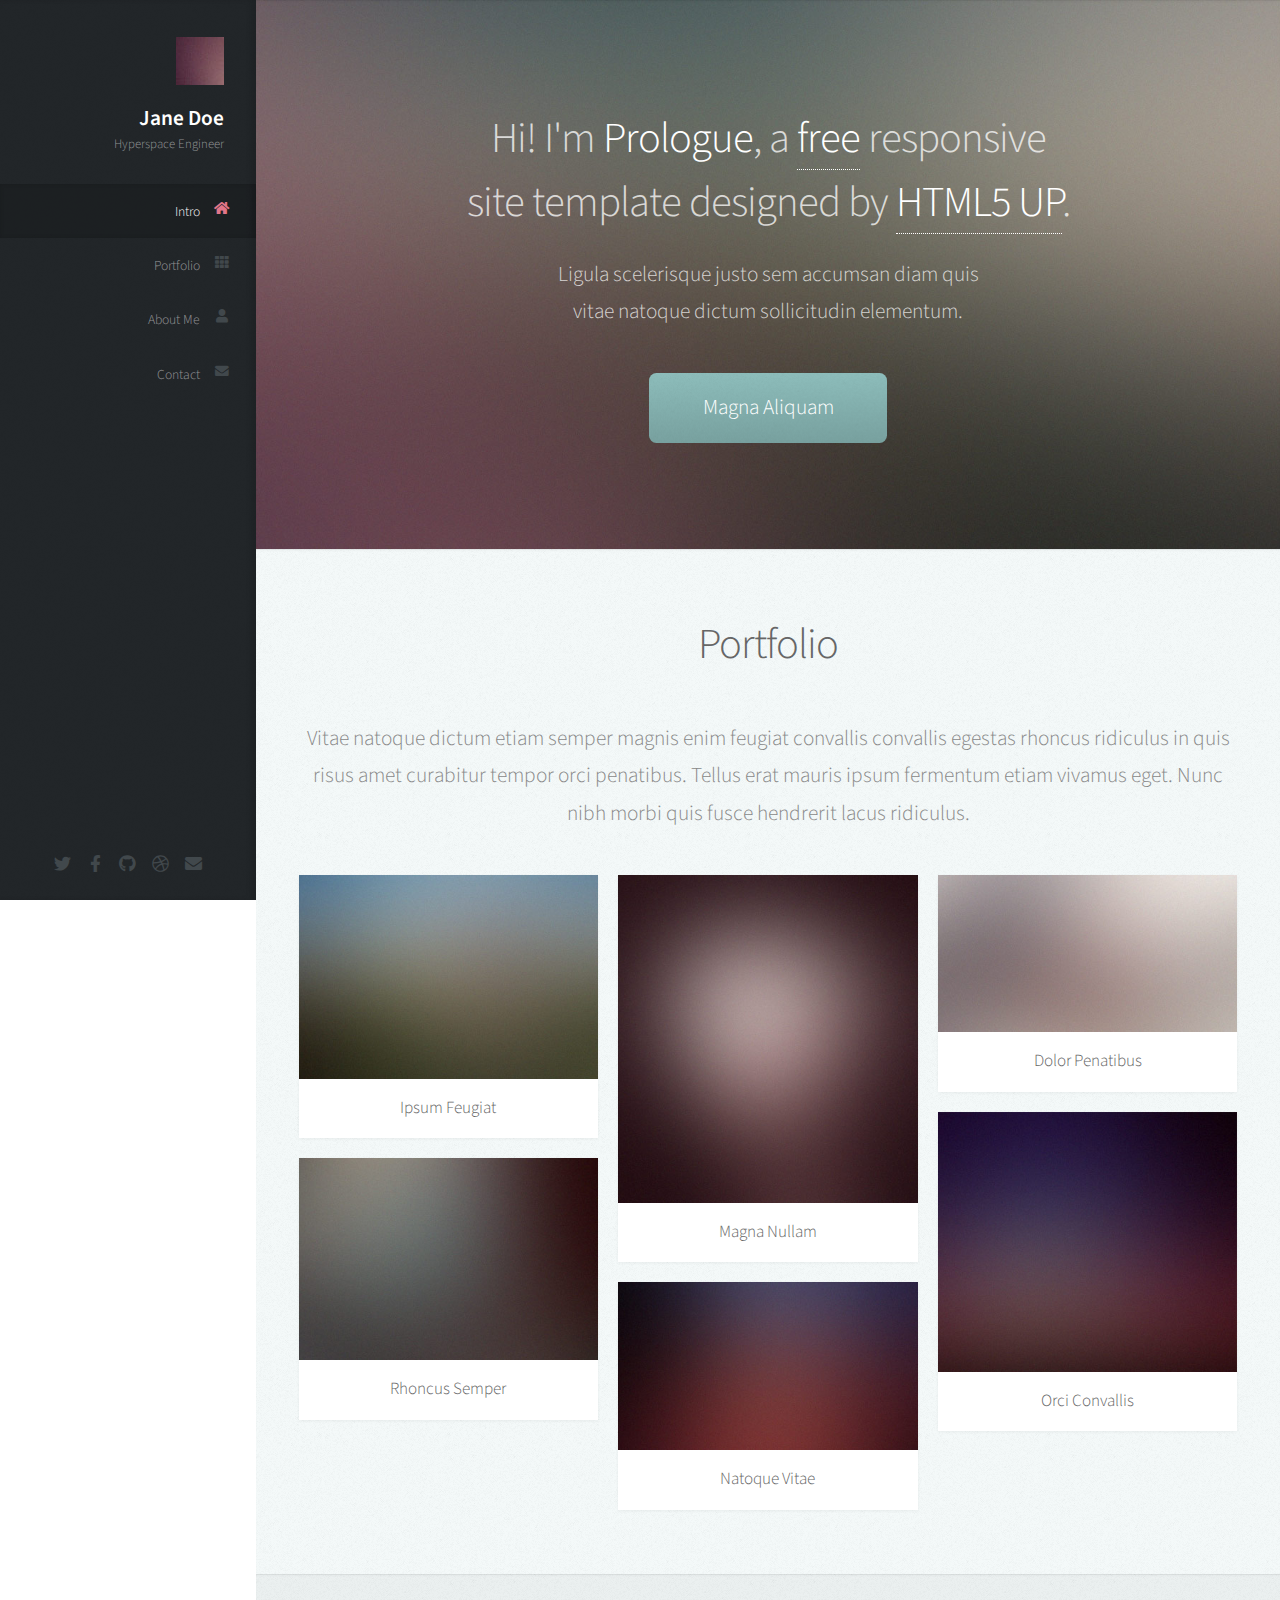
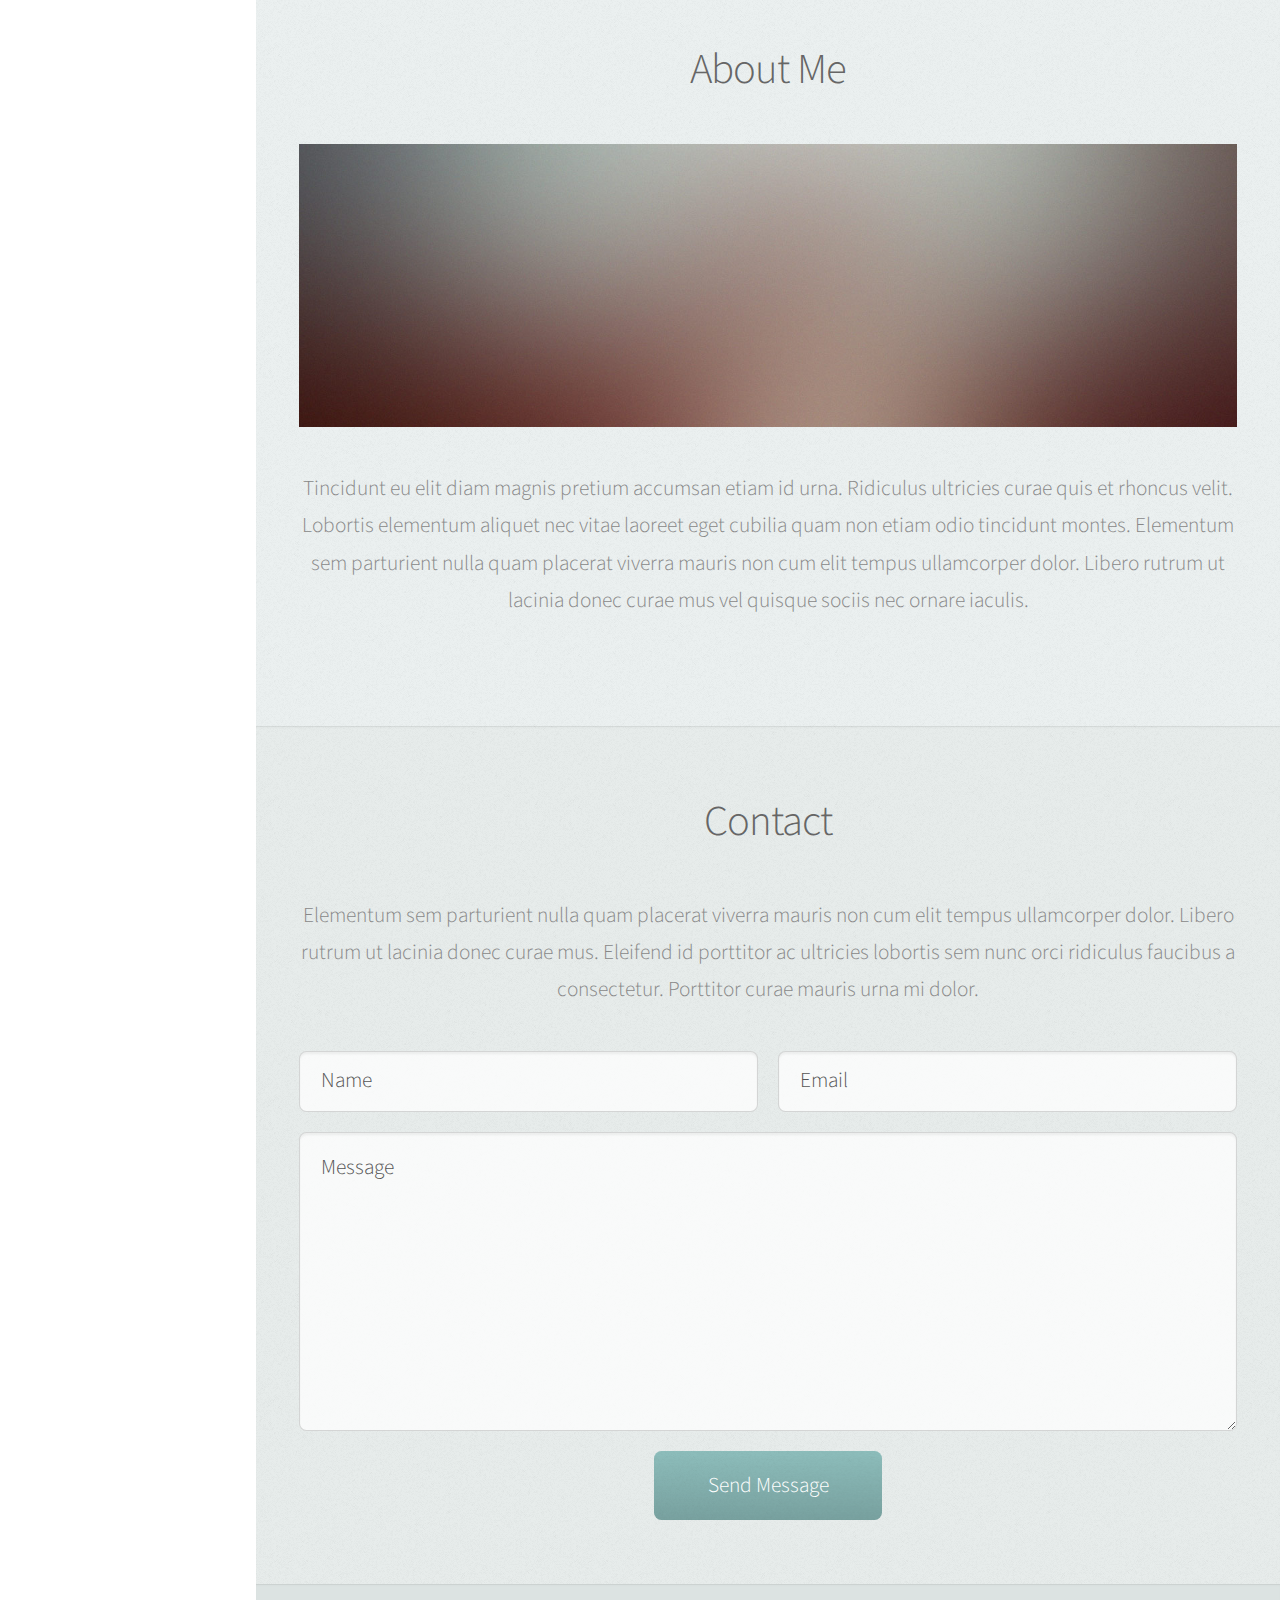
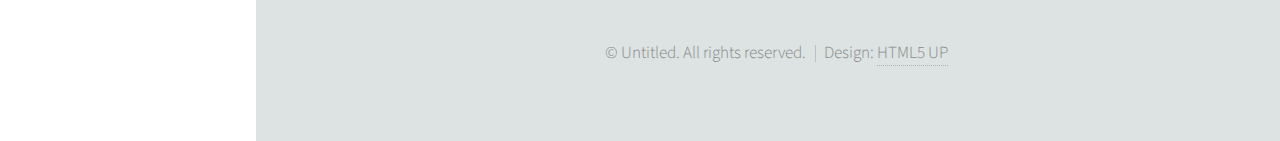
==== index.html @ 05e9c3bb "Add files via upload" ====
<!DOCTYPE HTML>
<!--
	Prologue by HTML5 UP
	html5up.net | @ajlkn
	Free for personal and commercial use under the CCA 3.0 license (html5up.net/license)
-->
<html>
	<head>
		<title>Prologue by HTML5 UP</title>
		<meta charset="utf-8" />
		<meta name="viewport" content="width=device-width, initial-scale=1, user-scalable=no" />
		<link rel="stylesheet" href="assets/css/main.css" />
	</head>
	<body class="is-preload">

		<!-- Header -->
			<div id="header">

				<div class="top">

					<!-- Logo -->
						<div id="logo">
							<span class="image avatar48"><img src="images/avatar.jpg" alt="" /></span>
							<h1 id="title">Jane Doe</h1>
							<p>Hyperspace Engineer</p>
						</div>

					<!-- Nav -->
						<nav id="nav">
							<ul>
								<li><a href="#top" id="top-link"><span class="icon solid fa-home">Intro</span></a></li>
								<li><a href="#portfolio" id="portfolio-link"><span class="icon solid fa-th">Portfolio</span></a></li>
								<li><a href="#about" id="about-link"><span class="icon solid fa-user">About Me</span></a></li>
								<li><a href="#contact" id="contact-link"><span class="icon solid fa-envelope">Contact</span></a></li>
							</ul>
						</nav>

				</div>

				<div class="bottom">

					<!-- Social Icons -->
						<ul class="icons">
							<li><a href="#" class="icon brands fa-twitter"><span class="label">Twitter</span></a></li>
							<li><a href="#" class="icon brands fa-facebook-f"><span class="label">Facebook</span></a></li>
							<li><a href="#" class="icon brands fa-github"><span class="label">Github</span></a></li>
							<li><a href="#" class="icon brands fa-dribbble"><span class="label">Dribbble</span></a></li>
							<li><a href="#" class="icon solid fa-envelope"><span class="label">Email</span></a></li>
						</ul>

				</div>

			</div>

		<!-- Main -->
			<div id="main">

				<!-- Intro -->
					<section id="top" class="one dark cover">
						<div class="container">

							<header>
								<h2 class="alt">Hi! I'm <strong>Prologue</strong>, a <a href="http://html5up.net/license">free</a> responsive<br />
								site template designed by <a href="http://html5up.net">HTML5 UP</a>.</h2>
								<p>Ligula scelerisque justo sem accumsan diam quis<br />
								vitae natoque dictum sollicitudin elementum.</p>
							</header>

							<footer>
								<a href="#portfolio" class="button scrolly">Magna Aliquam</a>
							</footer>

						</div>
					</section>

				<!-- Portfolio -->
					<section id="portfolio" class="two">
						<div class="container">

							<header>
								<h2>Portfolio</h2>
							</header>

							<p>Vitae natoque dictum etiam semper magnis enim feugiat convallis convallis
							egestas rhoncus ridiculus in quis risus amet curabitur tempor orci penatibus.
							Tellus erat mauris ipsum fermentum etiam vivamus eget. Nunc nibh morbi quis
							fusce hendrerit lacus ridiculus.</p>

							<div class="row">
								<div class="col-4 col-12-mobile">
									<article class="item">
										<a href="#" class="image fit"><img src="images/pic02.jpg" alt="" /></a>
										<header>
											<h3>Ipsum Feugiat</h3>
										</header>
									</article>
									<article class="item">
										<a href="#" class="image fit"><img src="images/pic03.jpg" alt="" /></a>
										<header>
											<h3>Rhoncus Semper</h3>
										</header>
									</article>
								</div>
								<div class="col-4 col-12-mobile">
									<article class="item">
										<a href="#" class="image fit"><img src="images/pic04.jpg" alt="" /></a>
										<header>
											<h3>Magna Nullam</h3>
										</header>
									</article>
									<article class="item">
										<a href="#" class="image fit"><img src="images/pic05.jpg" alt="" /></a>
										<header>
											<h3>Natoque Vitae</h3>
										</header>
									</article>
								</div>
								<div class="col-4 col-12-mobile">
									<article class="item">
										<a href="#" class="image fit"><img src="images/pic06.jpg" alt="" /></a>
										<header>
											<h3>Dolor Penatibus</h3>
										</header>
									</article>
									<article class="item">
										<a href="#" class="image fit"><img src="images/pic07.jpg" alt="" /></a>
										<header>
											<h3>Orci Convallis</h3>
										</header>
									</article>
								</div>
							</div>

						</div>
					</section>

				<!-- About Me -->
					<section id="about" class="three">
						<div class="container">

							<header>
								<h2>About Me</h2>
							</header>

							<a href="#" class="image featured"><img src="images/pic08.jpg" alt="" /></a>

							<p>Tincidunt eu elit diam magnis pretium accumsan etiam id urna. Ridiculus
							ultricies curae quis et rhoncus velit. Lobortis elementum aliquet nec vitae
							laoreet eget cubilia quam non etiam odio tincidunt montes. Elementum sem
							parturient nulla quam placerat viverra mauris non cum elit tempus ullamcorper
							dolor. Libero rutrum ut lacinia donec curae mus vel quisque sociis nec
							ornare iaculis.</p>

						</div>
					</section>

				<!-- Contact -->
					<section id="contact" class="four">
						<div class="container">

							<header>
								<h2>Contact</h2>
							</header>

							<p>Elementum sem parturient nulla quam placerat viverra
							mauris non cum elit tempus ullamcorper dolor. Libero rutrum ut lacinia
							donec curae mus. Eleifend id porttitor ac ultricies lobortis sem nunc
							orci ridiculus faucibus a consectetur. Porttitor curae mauris urna mi dolor.</p>

							<form method="post" action="#">
								<div class="row">
									<div class="col-6 col-12-mobile"><input type="text" name="name" placeholder="Name" /></div>
									<div class="col-6 col-12-mobile"><input type="text" name="email" placeholder="Email" /></div>
									<div class="col-12">
										<textarea name="message" placeholder="Message"></textarea>
									</div>
									<div class="col-12">
										<input type="submit" value="Send Message" />
									</div>
								</div>
							</form>

						</div>
					</section>

			</div>

		<!-- Footer -->
			<div id="footer">

				<!-- Copyright -->
					<ul class="copyright">
						<li>&copy; Untitled. All rights reserved.</li><li>Design: <a href="http://html5up.net">HTML5 UP</a></li>
					</ul>

			</div>

		<!-- Scripts -->
			<script src="assets/js/jquery.min.js"></script>
			<script src="assets/js/jquery.scrolly.min.js"></script>
			<script src="assets/js/jquery.scrollex.min.js"></script>
			<script src="assets/js/browser.min.js"></script>
			<script src="assets/js/breakpoints.min.js"></script>
			<script src="assets/js/util.js"></script>
			<script src="assets/js/main.js"></script>

	</body>
</html>
---- assets/css/main.css ----
@import url("fontawesome-all.min.css");
@import url("https://fonts.googleapis.com/css?family=Source+Sans+Pro:300,300italic,400,600");

/*
	Prologue by HTML5 UP
	html5up.net | @ajlkn
	Free for personal and commercial use under the CCA 3.0 license (html5up.net/license)
*/

html, body, div, span, applet, object,
iframe, h1, h2, h3, h4, h5, h6, p, blockquote,
pre, a, abbr, acronym, address, big, cite,
code, del, dfn, em, img, ins, kbd, q, s, samp,
small, strike, strong, sub, sup, tt, var, b,
u, i, center, dl, dt, dd, ol, ul, li, fieldset,
form, label, legend, table, caption, tbody,
tfoot, thead, tr, th, td, article, aside,
canvas, details, embed, figure, figcaption,
footer, header, hgroup, menu, nav, output, ruby,
section, summary, time, mark, audio, video {
	margin: 0;
	padding: 0;
	border: 0;
	font-size: 100%;
	font: inherit;
	vertical-align: baseline;}

article, aside, details, figcaption, figure,
footer, header, hgroup, menu, nav, section {
	display: block;}

body {
	line-height: 1;
}

ol, ul {
	list-style: none;
}

blockquote, q {
	quotes: none;
}

	blockquote:before, blockquote:after, q:before, q:after {
		content: '';
		content: none;
	}

table {
	border-collapse: collapse;
	border-spacing: 0;
}

body {
	-webkit-text-size-adjust: none;
}

mark {
	background-color: transparent;
	color: inherit;
}

input::-moz-focus-inner {
	border: 0;
	padding: 0;
}

input, select, textarea {
	-moz-appearance: none;
	-webkit-appearance: none;
	-ms-appearance: none;
	appearance: none;
}

/* Basic */

	html {
		box-sizing: border-box;
	}

	*, *:before, *:after {
		box-sizing: inherit;
	}

	body {
		background: #fff;
		font-family: 'Source Sans Pro', sans-serif;
		font-size: 19pt;
		font-weight: 300;
		line-height: 1.75em;
		color: #888;
	}

		body.is-preload *, body.is-preload *:before, body.is-preload *:after {
			-moz-animation: none !important;
			-webkit-animation: none !important;
			-ms-animation: none !important;
			animation: none !important;
			-moz-transition: none !important;
			-webkit-transition: none !important;
			-ms-transition: none !important;
			transition: none !important;
		}

	input, textarea, select {
		font-family: 'Source Sans Pro', sans-serif;
		font-size: 19pt;
		font-weight: 300;
		line-height: 1.75em;
		color: #888;
	}

	h1, h2, h3, h4, h5, h6 {
		font-weight: 300;
		color: #666;
		line-height: 1.5em;
	}

	h1 a, h2 a, h3 a, h4 a, h5 a, h6 a {
		color: inherit;
		text-decoration: none;
	}

		h1 a strong, h2 a strong, h3 a strong, h4 a strong, h5 a strong, h6 a strong {
			color: #333;
		}

	h2 {
		font-size: 2em;
		letter-spacing: -1px;
	}

		h2.alt {
			color: #888;
		}

			h2.alt strong {
				color: #666;
			}

	h3 {
		font-size: 1.5em;
	}

	header {
		margin: 0 0 2em 0;
	}

		header > p {
			margin: 1em 0 0 0;
		}

	footer {
		margin: 2em 0 0 0;
	}

	strong, b {
		font-weight: 300;
		color: #666;
	}

	em, i {
		font-style: italic;
	}

	a {
		text-decoration: none;
		color: inherit;
		border-bottom: dotted 1px rgba(128, 128, 128, 0.5);
		-moz-transition: color 0.35s ease-in-out, border-bottom-color 0.35s ease-in-out;
		-webkit-transition: color 0.35s ease-in-out, border-bottom-color 0.35s ease-in-out;
		-ms-transition: color 0.35s ease-in-out, border-bottom-color 0.35s ease-in-out;
		transition: color 0.35s ease-in-out, border-bottom-color 0.35s ease-in-out;
		outline: 0;
	}

		a:hover {
			color: #E27689;
			border-bottom-color: rgba(255, 255, 255, 0);
		}

	sub {
		position: relative;
		top: 0.5em;
		font-size: 0.8em;
	}

	sup {
		position: relative;
		top: -0.5em;
		font-size: 0.8em;
	}

	hr {
		border: 0;
		border-top: solid 1px #ddd;
	}

	blockquote {
		border-left: solid 0.5em #ddd;
		padding: 1em 0 1em 2em;
		font-style: italic;
	}

	p, ul, ol, dl, table {
		margin-bottom: 2em;
	}

	br.clear {
		clear: both;
	}

/* Container */

	.container {
		margin: 0 auto;
		max-width: 100%;
		width: 1400px;
	}

		@media screen and (min-width: 961px) and (max-width: 1880px) {

			.container {
				width: 1200px;
			}

		}

		@media screen and (min-width: 961px) and (max-width: 1620px) {

			.container {
				width: 960px;
			}

		}

		@media screen and (min-width: 961px) and (max-width: 1320px) {

			.container {
				width: 100%;
			}

		}

		@media screen and (max-width: 960px) {

			.container {
				width: 100%;
			}

		}

		@media screen and (max-width: 736px) {

			.container {
				width: 100%;
			}

		}

/* Row */

	.row {
		display: flex;
		flex-wrap: wrap;
		box-sizing: border-box;
		align-items: stretch;
	}

		.row > * {
			box-sizing: border-box;
		}

		.row.gtr-uniform > * > :last-child {
			margin-bottom: 0;
		}

		.row.aln-left {
			justify-content: flex-start;
		}

		.row.aln-center {
			justify-content: center;
		}

		.row.aln-right {
			justify-content: flex-end;
		}

		.row.aln-top {
			align-items: flex-start;
		}

		.row.aln-middle {
			align-items: center;
		}

		.row.aln-bottom {
			align-items: flex-end;
		}

		.row > .imp {
			order: -1;
		}

		.row > .col-1 {
			width: 8.33333%;
		}

		.row > .off-1 {
			margin-left: 8.33333%;
		}

		.row > .col-2 {
			width: 16.66667%;
		}

		.row > .off-2 {
			margin-left: 16.66667%;
		}

		.row > .col-3 {
			width: 25%;
		}

		.row > .off-3 {
			margin-left: 25%;
		}

		.row > .col-4 {
			width: 33.33333%;
		}

		.row > .off-4 {
			margin-left: 33.33333%;
		}

		.row > .col-5 {
			width: 41.66667%;
		}

		.row > .off-5 {
			margin-left: 41.66667%;
		}

		.row > .col-6 {
			width: 50%;
		}

		.row > .off-6 {
			margin-left: 50%;
		}

		.row > .col-7 {
			width: 58.33333%;
		}

		.row > .off-7 {
			margin-left: 58.33333%;
		}

		.row > .col-8 {
			width: 66.66667%;
		}

		.row > .off-8 {
			margin-left: 66.66667%;
		}

		.row > .col-9 {
			width: 75%;
		}

		.row > .off-9 {
			margin-left: 75%;
		}

		.row > .col-10 {
			width: 83.33333%;
		}

		.row > .off-10 {
			margin-left: 83.33333%;
		}

		.row > .col-11 {
			width: 91.66667%;
		}

		.row > .off-11 {
			margin-left: 91.66667%;
		}

		.row > .col-12 {
			width: 100%;
		}

		.row > .off-12 {
			margin-left: 100%;
		}

		.row.gtr-0 {
			margin-top: 0px;
			margin-left: 0px;
		}

			.row.gtr-0 > * {
				padding: 0px 0 0 0px;
			}

			.row.gtr-0.gtr-uniform {
				margin-top: 0px;
			}

				.row.gtr-0.gtr-uniform > * {
					padding-top: 0px;
				}

		.row.gtr-25 {
			margin-top: -10px;
			margin-left: -10px;
		}

			.row.gtr-25 > * {
				padding: 10px 0 0 10px;
			}

			.row.gtr-25.gtr-uniform {
				margin-top: -10px;
			}

				.row.gtr-25.gtr-uniform > * {
					padding-top: 10px;
				}

		.row.gtr-50 {
			margin-top: -20px;
			margin-left: -20px;
		}

			.row.gtr-50 > * {
				padding: 20px 0 0 20px;
			}

			.row.gtr-50.gtr-uniform {
				margin-top: -20px;
			}

				.row.gtr-50.gtr-uniform > * {
					padding-top: 20px;
				}

		.row {
			margin-top: -40px;
			margin-left: -40px;
		}

			.row > * {
				padding: 40px 0 0 40px;
			}

			.row.gtr-uniform {
				margin-top: -40px;
			}

				.row.gtr-uniform > * {
					padding-top: 40px;
				}

		.row.gtr-150 {
			margin-top: -60px;
			margin-left: -60px;
		}

			.row.gtr-150 > * {
				padding: 60px 0 0 60px;
			}

			.row.gtr-150.gtr-uniform {
				margin-top: -60px;
			}

				.row.gtr-150.gtr-uniform > * {
					padding-top: 60px;
				}

		.row.gtr-200 {
			margin-top: -80px;
			margin-left: -80px;
		}

			.row.gtr-200 > * {
				padding: 80px 0 0 80px;
			}

			.row.gtr-200.gtr-uniform {
				margin-top: -80px;
			}

				.row.gtr-200.gtr-uniform > * {
					padding-top: 80px;
				}

		@media screen and (min-width: 961px) and (max-width: 1880px) {

			.row {
				display: flex;
				flex-wrap: wrap;
				box-sizing: border-box;
				align-items: stretch;
			}

				.row > * {
					box-sizing: border-box;
				}

				.row.gtr-uniform > * > :last-child {
					margin-bottom: 0;
				}

				.row.aln-left {
					justify-content: flex-start;
				}

				.row.aln-center {
					justify-content: center;
				}

				.row.aln-right {
					justify-content: flex-end;
				}

				.row.aln-top {
					align-items: flex-start;
				}

				.row.aln-middle {
					align-items: center;
				}

				.row.aln-bottom {
					align-items: flex-end;
				}

				.row > .imp-wide {
					order: -1;
				}

				.row > .col-1-wide {
					width: 8.33333%;
				}

				.row > .off-1-wide {
					margin-left: 8.33333%;
				}

				.row > .col-2-wide {
					width: 16.66667%;
				}

				.row > .off-2-wide {
					margin-left: 16.66667%;
				}

				.row > .col-3-wide {
					width: 25%;
				}

				.row > .off-3-wide {
					margin-left: 25%;
				}

				.row > .col-4-wide {
					width: 33.33333%;
				}

				.row > .off-4-wide {
					margin-left: 33.33333%;
				}

				.row > .col-5-wide {
					width: 41.66667%;
				}

				.row > .off-5-wide {
					margin-left: 41.66667%;
				}

				.row > .col-6-wide {
					width: 50%;
				}

				.row > .off-6-wide {
					margin-left: 50%;
				}

				.row > .col-7-wide {
					width: 58.33333%;
				}

				.row > .off-7-wide {
					margin-left: 58.33333%;
				}

				.row > .col-8-wide {
					width: 66.66667%;
				}

				.row > .off-8-wide {
					margin-left: 66.66667%;
				}

				.row > .col-9-wide {
					width: 75%;
				}

				.row > .off-9-wide {
					margin-left: 75%;
				}

				.row > .col-10-wide {
					width: 83.33333%;
				}

				.row > .off-10-wide {
					margin-left: 83.33333%;
				}

				.row > .col-11-wide {
					width: 91.66667%;
				}

				.row > .off-11-wide {
					margin-left: 91.66667%;
				}

				.row > .col-12-wide {
					width: 100%;
				}

				.row > .off-12-wide {
					margin-left: 100%;
				}

				.row.gtr-0 {
					margin-top: 0px;
					margin-left: 0px;
				}

					.row.gtr-0 > * {
						padding: 0px 0 0 0px;
					}

					.row.gtr-0.gtr-uniform {
						margin-top: 0px;
					}

						.row.gtr-0.gtr-uniform > * {
							padding-top: 0px;
						}

				.row.gtr-25 {
					margin-top: -10px;
					margin-left: -10px;
				}

					.row.gtr-25 > * {
						padding: 10px 0 0 10px;
					}

					.row.gtr-25.gtr-uniform {
						margin-top: -10px;
					}

						.row.gtr-25.gtr-uniform > * {
							padding-top: 10px;
						}

				.row.gtr-50 {
					margin-top: -20px;
					margin-left: -20px;
				}

					.row.gtr-50 > * {
						padding: 20px 0 0 20px;
					}

					.row.gtr-50.gtr-uniform {
						margin-top: -20px;
					}

						.row.gtr-50.gtr-uniform > * {
							padding-top: 20px;
						}

				.row {
					margin-top: -40px;
					margin-left: -40px;
				}

					.row > * {
						padding: 40px 0 0 40px;
					}

					.row.gtr-uniform {
						margin-top: -40px;
					}

						.row.gtr-uniform > * {
							padding-top: 40px;
						}

				.row.gtr-150 {
					margin-top: -60px;
					margin-left: -60px;
				}

					.row.gtr-150 > * {
						padding: 60px 0 0 60px;
					}

					.row.gtr-150.gtr-uniform {
						margin-top: -60px;
					}

						.row.gtr-150.gtr-uniform > * {
							padding-top: 60px;
						}

				.row.gtr-200 {
					margin-top: -80px;
					margin-left: -80px;
				}

					.row.gtr-200 > * {
						padding: 80px 0 0 80px;
					}

					.row.gtr-200.gtr-uniform {
						margin-top: -80px;
					}

						.row.gtr-200.gtr-uniform > * {
							padding-top: 80px;
						}

		}

		@media screen and (min-width: 961px) and (max-width: 1620px) {

			.row {
				display: flex;
				flex-wrap: wrap;
				box-sizing: border-box;
				align-items: stretch;
			}

				.row > * {
					box-sizing: border-box;
				}

				.row.gtr-uniform > * > :last-child {
					margin-bottom: 0;
				}

				.row.aln-left {
					justify-content: flex-start;
				}

				.row.aln-center {
					justify-content: center;
				}

				.row.aln-right {
					justify-content: flex-end;
				}

				.row.aln-top {
					align-items: flex-start;
				}

				.row.aln-middle {
					align-items: center;
				}

				.row.aln-bottom {
					align-items: flex-end;
				}

				.row > .imp-normal {
					order: -1;
				}

				.row > .col-1-normal {
					width: 8.33333%;
				}

				.row > .off-1-normal {
					margin-left: 8.33333%;
				}

				.row > .col-2-normal {
					width: 16.66667%;
				}

				.row > .off-2-normal {
					margin-left: 16.66667%;
				}

				.row > .col-3-normal {
					width: 25%;
				}

				.row > .off-3-normal {
					margin-left: 25%;
				}

				.row > .col-4-normal {
					width: 33.33333%;
				}

				.row > .off-4-normal {
					margin-left: 33.33333%;
				}

				.row > .col-5-normal {
					width: 41.66667%;
				}

				.row > .off-5-normal {
					margin-left: 41.66667%;
				}

				.row > .col-6-normal {
					width: 50%;
				}

				.row > .off-6-normal {
					margin-left: 50%;
				}

				.row > .col-7-normal {
					width: 58.33333%;
				}

				.row > .off-7-normal {
					margin-left: 58.33333%;
				}

				.row > .col-8-normal {
					width: 66.66667%;
				}

				.row > .off-8-normal {
					margin-left: 66.66667%;
				}

				.row > .col-9-normal {
					width: 75%;
				}

				.row > .off-9-normal {
					margin-left: 75%;
				}

				.row > .col-10-normal {
					width: 83.33333%;
				}

				.row > .off-10-normal {
					margin-left: 83.33333%;
				}

				.row > .col-11-normal {
					width: 91.66667%;
				}

				.row > .off-11-normal {
					margin-left: 91.66667%;
				}

				.row > .col-12-normal {
					width: 100%;
				}

				.row > .off-12-normal {
					margin-left: 100%;
				}

				.row.gtr-0 {
					margin-top: 0px;
					margin-left: 0px;
				}

					.row.gtr-0 > * {
						padding: 0px 0 0 0px;
					}

					.row.gtr-0.gtr-uniform {
						margin-top: 0px;
					}

						.row.gtr-0.gtr-uniform > * {
							padding-top: 0px;
						}

				.row.gtr-25 {
					margin-top: -10px;
					margin-left: -10px;
				}

					.row.gtr-25 > * {
						padding: 10px 0 0 10px;
					}

					.row.gtr-25.gtr-uniform {
						margin-top: -10px;
					}

						.row.gtr-25.gtr-uniform > * {
							padding-top: 10px;
						}

				.row.gtr-50 {
					margin-top: -20px;
					margin-left: -20px;
				}

					.row.gtr-50 > * {
						padding: 20px 0 0 20px;
					}

					.row.gtr-50.gtr-uniform {
						margin-top: -20px;
					}

						.row.gtr-50.gtr-uniform > * {
							padding-top: 20px;
						}

				.row {
					margin-top: -40px;
					margin-left: -40px;
				}

					.row > * {
						padding: 40px 0 0 40px;
					}

					.row.gtr-uniform {
						margin-top: -40px;
					}

						.row.gtr-uniform > * {
							padding-top: 40px;
						}

				.row.gtr-150 {
					margin-top: -60px;
					margin-left: -60px;
				}

					.row.gtr-150 > * {
						padding: 60px 0 0 60px;
					}

					.row.gtr-150.gtr-uniform {
						margin-top: -60px;
					}

						.row.gtr-150.gtr-uniform > * {
							padding-top: 60px;
						}

				.row.gtr-200 {
					margin-top: -80px;
					margin-left: -80px;
				}

					.row.gtr-200 > * {
						padding: 80px 0 0 80px;
					}

					.row.gtr-200.gtr-uniform {
						margin-top: -80px;
					}

						.row.gtr-200.gtr-uniform > * {
							padding-top: 80px;
						}

		}

		@media screen and (min-width: 961px) and (max-width: 1320px) {

			.row {
				display: flex;
				flex-wrap: wrap;
				box-sizing: border-box;
				align-items: stretch;
			}

				.row > * {
					box-sizing: border-box;
				}

				.row.gtr-uniform > * > :last-child {
					margin-bottom: 0;
				}

				.row.aln-left {
					justify-content: flex-start;
				}

				.row.aln-center {
					justify-content: center;
				}

				.row.aln-right {
					justify-content: flex-end;
				}

				.row.aln-top {
					align-items: flex-start;
				}

				.row.aln-middle {
					align-items: center;
				}

				.row.aln-bottom {
					align-items: flex-end;
				}

				.row > .imp-narrow {
					order: -1;
				}

				.row > .col-1-narrow {
					width: 8.33333%;
				}

				.row > .off-1-narrow {
					margin-left: 8.33333%;
				}

				.row > .col-2-narrow {
					width: 16.66667%;
				}

				.row > .off-2-narrow {
					margin-left: 16.66667%;
				}

				.row > .col-3-narrow {
					width: 25%;
				}

				.row > .off-3-narrow {
					margin-left: 25%;
				}

				.row > .col-4-narrow {
					width: 33.33333%;
				}

				.row > .off-4-narrow {
					margin-left: 33.33333%;
				}

				.row > .col-5-narrow {
					width: 41.66667%;
				}

				.row > .off-5-narrow {
					margin-left: 41.66667%;
				}

				.row > .col-6-narrow {
					width: 50%;
				}

				.row > .off-6-narrow {
					margin-left: 50%;
				}

				.row > .col-7-narrow {
					width: 58.33333%;
				}

				.row > .off-7-narrow {
					margin-left: 58.33333%;
				}

				.row > .col-8-narrow {
					width: 66.66667%;
				}

				.row > .off-8-narrow {
					margin-left: 66.66667%;
				}

				.row > .col-9-narrow {
					width: 75%;
				}

				.row > .off-9-narrow {
					margin-left: 75%;
				}

				.row > .col-10-narrow {
					width: 83.33333%;
				}

				.row > .off-10-narrow {
					margin-left: 83.33333%;
				}

				.row > .col-11-narrow {
					width: 91.66667%;
				}

				.row > .off-11-narrow {
					margin-left: 91.66667%;
				}

				.row > .col-12-narrow {
					width: 100%;
				}

				.row > .off-12-narrow {
					margin-left: 100%;
				}

				.row.gtr-0 {
					margin-top: 0px;
					margin-left: 0px;
				}

					.row.gtr-0 > * {
						padding: 0px 0 0 0px;
					}

					.row.gtr-0.gtr-uniform {
						margin-top: 0px;
					}

						.row.gtr-0.gtr-uniform > * {
							padding-top: 0px;
						}

				.row.gtr-25 {
					margin-top: -5px;
					margin-left: -5px;
				}

					.row.gtr-25 > * {
						padding: 5px 0 0 5px;
					}

					.row.gtr-25.gtr-uniform {
						margin-top: -5px;
					}

						.row.gtr-25.gtr-uniform > * {
							padding-top: 5px;
						}

				.row.gtr-50 {
					margin-top: -10px;
					margin-left: -10px;
				}

					.row.gtr-50 > * {
						padding: 10px 0 0 10px;
					}

					.row.gtr-50.gtr-uniform {
						margin-top: -10px;
					}

						.row.gtr-50.gtr-uniform > * {
							padding-top: 10px;
						}

				.row {
					margin-top: -20px;
					margin-left: -20px;
				}

					.row > * {
						padding: 20px 0 0 20px;
					}

					.row.gtr-uniform {
						margin-top: -20px;
					}

						.row.gtr-uniform > * {
							padding-top: 20px;
						}

				.row.gtr-150 {
					margin-top: -30px;
					margin-left: -30px;
				}

					.row.gtr-150 > * {
						padding: 30px 0 0 30px;
					}

					.row.gtr-150.gtr-uniform {
						margin-top: -30px;
					}

						.row.gtr-150.gtr-uniform > * {
							padding-top: 30px;
						}

				.row.gtr-200 {
					margin-top: -40px;
					margin-left: -40px;
				}

					.row.gtr-200 > * {
						padding: 40px 0 0 40px;
					}

					.row.gtr-200.gtr-uniform {
						margin-top: -40px;
					}

						.row.gtr-200.gtr-uniform > * {
							padding-top: 40px;
						}

		}

		@media screen and (max-width: 960px) {

			.row {
				display: flex;
				flex-wrap: wrap;
				box-sizing: border-box;
				align-items: stretch;
			}

				.row > * {
					box-sizing: border-box;
				}

				.row.gtr-uniform > * > :last-child {
					margin-bottom: 0;
				}

				.row.aln-left {
					justify-content: flex-start;
				}

				.row.aln-center {
					justify-content: center;
				}

				.row.aln-right {
					justify-content: flex-end;
				}

				.row.aln-top {
					align-items: flex-start;
				}

				.row.aln-middle {
					align-items: center;
				}

				.row.aln-bottom {
					align-items: flex-end;
				}

				.row > .imp-narrower {
					order: -1;
				}

				.row > .col-1-narrower {
					width: 8.33333%;
				}

				.row > .off-1-narrower {
					margin-left: 8.33333%;
				}

				.row > .col-2-narrower {
					width: 16.66667%;
				}

				.row > .off-2-narrower {
					margin-left: 16.66667%;
				}

				.row > .col-3-narrower {
					width: 25%;
				}

				.row > .off-3-narrower {
					margin-left: 25%;
				}

				.row > .col-4-narrower {
					width: 33.33333%;
				}

				.row > .off-4-narrower {
					margin-left: 33.33333%;
				}

				.row > .col-5-narrower {
					width: 41.66667%;
				}

				.row > .off-5-narrower {
					margin-left: 41.66667%;
				}

				.row > .col-6-narrower {
					width: 50%;
				}

				.row > .off-6-narrower {
					margin-left: 50%;
				}

				.row > .col-7-narrower {
					width: 58.33333%;
				}

				.row > .off-7-narrower {
					margin-left: 58.33333%;
				}

				.row > .col-8-narrower {
					width: 66.66667%;
				}

				.row > .off-8-narrower {
					margin-left: 66.66667%;
				}

				.row > .col-9-narrower {
					width: 75%;
				}

				.row > .off-9-narrower {
					margin-left: 75%;
				}

				.row > .col-10-narrower {
					width: 83.33333%;
				}

				.row > .off-10-narrower {
					margin-left: 83.33333%;
				}

				.row > .col-11-narrower {
					width: 91.66667%;
				}

				.row > .off-11-narrower {
					margin-left: 91.66667%;
				}

				.row > .col-12-narrower {
					width: 100%;
				}

				.row > .off-12-narrower {
					margin-left: 100%;
				}

				.row.gtr-0 {
					margin-top: 0px;
					margin-left: 0px;
				}

					.row.gtr-0 > * {
						padding: 0px 0 0 0px;
					}

					.row.gtr-0.gtr-uniform {
						margin-top: 0px;
					}

						.row.gtr-0.gtr-uniform > * {
							padding-top: 0px;
						}

				.row.gtr-25 {
					margin-top: -5px;
					margin-left: -5px;
				}

					.row.gtr-25 > * {
						padding: 5px 0 0 5px;
					}

					.row.gtr-25.gtr-uniform {
						margin-top: -5px;
					}

						.row.gtr-25.gtr-uniform > * {
							padding-top: 5px;
						}

				.row.gtr-50 {
					margin-top: -10px;
					margin-left: -10px;
				}

					.row.gtr-50 > * {
						padding: 10px 0 0 10px;
					}

					.row.gtr-50.gtr-uniform {
						margin-top: -10px;
					}

						.row.gtr-50.gtr-uniform > * {
							padding-top: 10px;
						}

				.row {
					margin-top: -20px;
					margin-left: -20px;
				}

					.row > * {
						padding: 20px 0 0 20px;
					}

					.row.gtr-uniform {
						margin-top: -20px;
					}

						.row.gtr-uniform > * {
							padding-top: 20px;
						}

				.row.gtr-150 {
					margin-top: -30px;
					margin-left: -30px;
				}

					.row.gtr-150 > * {
						padding: 30px 0 0 30px;
					}

					.row.gtr-150.gtr-uniform {
						margin-top: -30px;
					}

						.row.gtr-150.gtr-uniform > * {
							padding-top: 30px;
						}

				.row.gtr-200 {
					margin-top: -40px;
					margin-left: -40px;
				}

					.row.gtr-200 > * {
						padding: 40px 0 0 40px;
					}

					.row.gtr-200.gtr-uniform {
						margin-top: -40px;
					}

						.row.gtr-200.gtr-uniform > * {
							padding-top: 40px;
						}

		}

		@media screen and (max-width: 736px) {

			.row {
				display: flex;
				flex-wrap: wrap;
				box-sizing: border-box;
				align-items: stretch;
			}

				.row > * {
					box-sizing: border-box;
				}

				.row.gtr-uniform > * > :last-child {
					margin-bottom: 0;
				}

				.row.aln-left {
					justify-content: flex-start;
				}

				.row.aln-center {
					justify-content: center;
				}

				.row.aln-right {
					justify-content: flex-end;
				}

				.row.aln-top {
					align-items: flex-start;
				}

				.row.aln-middle {
					align-items: center;
				}

				.row.aln-bottom {
					align-items: flex-end;
				}

				.row > .imp-mobile {
					order: -1;
				}

				.row > .col-1-mobile {
					width: 8.33333%;
				}

				.row > .off-1-mobile {
					margin-left: 8.33333%;
				}

				.row > .col-2-mobile {
					width: 16.66667%;
				}

				.row > .off-2-mobile {
					margin-left: 16.66667%;
				}

				.row > .col-3-mobile {
					width: 25%;
				}

				.row > .off-3-mobile {
					margin-left: 25%;
				}

				.row > .col-4-mobile {
					width: 33.33333%;
				}

				.row > .off-4-mobile {
					margin-left: 33.33333%;
				}

				.row > .col-5-mobile {
					width: 41.66667%;
				}

				.row > .off-5-mobile {
					margin-left: 41.66667%;
				}

				.row > .col-6-mobile {
					width: 50%;
				}

				.row > .off-6-mobile {
					margin-left: 50%;
				}

				.row > .col-7-mobile {
					width: 58.33333%;
				}

				.row > .off-7-mobile {
					margin-left: 58.33333%;
				}

				.row > .col-8-mobile {
					width: 66.66667%;
				}

				.row > .off-8-mobile {
					margin-left: 66.66667%;
				}

				.row > .col-9-mobile {
					width: 75%;
				}

				.row > .off-9-mobile {
					margin-left: 75%;
				}

				.row > .col-10-mobile {
					width: 83.33333%;
				}

				.row > .off-10-mobile {
					margin-left: 83.33333%;
				}

				.row > .col-11-mobile {
					width: 91.66667%;
				}

				.row > .off-11-mobile {
					margin-left: 91.66667%;
				}

				.row > .col-12-mobile {
					width: 100%;
				}

				.row > .off-12-mobile {
					margin-left: 100%;
				}

				.row.gtr-0 {
					margin-top: 0px;
					margin-left: 0px;
				}

					.row.gtr-0 > * {
						padding: 0px 0 0 0px;
					}

					.row.gtr-0.gtr-uniform {
						margin-top: 0px;
					}

						.row.gtr-0.gtr-uniform > * {
							padding-top: 0px;
						}

				.row.gtr-25 {
					margin-top: -5px;
					margin-left: -5px;
				}

					.row.gtr-25 > * {
						padding: 5px 0 0 5px;
					}

					.row.gtr-25.gtr-uniform {
						margin-top: -5px;
					}

						.row.gtr-25.gtr-uniform > * {
							padding-top: 5px;
						}

				.row.gtr-50 {
					margin-top: -10px;
					margin-left: -10px;
				}

					.row.gtr-50 > * {
						padding: 10px 0 0 10px;
					}

					.row.gtr-50.gtr-uniform {
						margin-top: -10px;
					}

						.row.gtr-50.gtr-uniform > * {
							padding-top: 10px;
						}

				.row {
					margin-top: -20px;
					margin-left: -20px;
				}

					.row > * {
						padding: 20px 0 0 20px;
					}

					.row.gtr-uniform {
						margin-top: -20px;
					}

						.row.gtr-uniform > * {
							padding-top: 20px;
						}

				.row.gtr-150 {
					margin-top: -30px;
					margin-left: -30px;
				}

					.row.gtr-150 > * {
						padding: 30px 0 0 30px;
					}

					.row.gtr-150.gtr-uniform {
						margin-top: -30px;
					}

						.row.gtr-150.gtr-uniform > * {
							padding-top: 30px;
						}

				.row.gtr-200 {
					margin-top: -40px;
					margin-left: -40px;
				}

					.row.gtr-200 > * {
						padding: 40px 0 0 40px;
					}

					.row.gtr-200.gtr-uniform {
						margin-top: -40px;
					}

						.row.gtr-200.gtr-uniform > * {
							padding-top: 40px;
						}

		}

/* Sections/Article */

	section, article {
		margin-bottom: 3em;
	}

		section > :last-child,
		section > .container, section:last-child, article > :last-child,
		article > .container, article:last-child {
			margin-bottom: 0;
		}

		.row > section, .row > article {
			margin-bottom: 0;
		}

/* Image */

	.image {
		display: inline-block;
		border: 0;
	}

		.image img {
			display: block;
			width: 100%;
		}

		.image.avatar48 {
			width: 48px;
			height: 48px;
			background: #f00;
		}

			.image.avatar48 img {
				width: 48px;
				height: 48px;
			}

		.image.fit {
			display: block;
			width: 100%;
		}

		.image.featured {
			display: block;
			width: 100%;
			margin: 0 0 2em 0;
		}

		.image.left {
			float: left;
			margin: 0 2em 2em 0;
		}

		.image.centered {
			display: block;
			margin: 0 0 2em 0;
		}

			.image.centered img {
				margin: 0 auto;
				width: auto;
			}

/* List */

	ul {
		list-style: disc;
		padding-left: 1em;
	}

		ul li {
			padding-left: 0.5em;
		}

	ol {
		list-style: decimal;
		padding-left: 1.25em;
	}

		ol li {
			padding-left: 0.25em;
		}

/* Icons */

	ul.icons {
		cursor: default;
		list-style: none;
		padding-left: 0;
	}

		ul.icons li {
			display: inline-block;
			padding-left: 0;
		}

		ul.icons a {
			display: inline-block;
			width: 2em;
			height: 2em;
			line-height: 2em;
			text-align: center;
			border: 0;
		}

/* Form */

	form label {
		display: block;
		text-align: left;
		margin-bottom: 0.5em;
	}

	form input[type="text"],
	form input[type="email"],
	form input[type="password"],
	form select,
	form textarea {
		position: relative;
		-webkit-appearance: none;
		display: block;
		border: 0;
		outline: 0;
		background: #fff;
		background: rgba(255, 255, 255, 0.75);
		width: 100%;
		border-radius: 0.35em;
		padding: 0.75em 1em 0.75em 1em;
		box-shadow: inset 0 0.1em 0.1em 0 rgba(0, 0, 0, 0.05);
		border: solid 1px rgba(0, 0, 0, 0.15);
		-moz-transition: all 0.35s ease-in-out;
		-webkit-transition: all 0.35s ease-in-out;
		-ms-transition: all 0.35s ease-in-out;
		transition: all 0.35s ease-in-out;
	}

		form input[type="text"]:focus,
		form input[type="email"]:focus,
		form input[type="password"]:focus,
		form select:focus,
		form textarea:focus {
			box-shadow: 0 0 2px 1px #8ebebc;
			background: #fff;
		}

	form input[type="text"],
	form input[type="email"],
	form input[type="password"],
	form select {
		line-height: 1.25em;
	}

	form textarea {
		min-height: 14em;
	}

	form ::-webkit-input-placeholder {
		color: #555 !important;
	}

	form :-moz-placeholder {
		color: #555 !important;
	}

	form ::-moz-placeholder {
		color: #555 !important;
	}

	form :-ms-input-placeholder {
		color: #555 !important;
	}

	form ::-moz-focus-inner {
		border: 0;
	}

/* Table */

	table {
		width: 100%;
		text-align: left;
	}

		table tbody tr:nth-child(2n+2) {
			background: #f4f4f4;
		}

		table td {
			padding: 0.5em 1em 0.5em 1em;
		}

		table th {
			text-align: left;
			padding: 0.5em 1em 0.5em 1em;
			color: #fff;
			background: #222729 url("images/overlay.png");
		}

		table thead {
			background: #444;
			color: #fff;
		}

		table tfoot {
			background: #eee;
		}

/* Button */

	input[type="button"],
	input[type="submit"],
	input[type="reset"],
	button,
	.button {
		position: relative;
		display: inline-block;
		border-radius: 0.35em;
		color: #fff !important;
		text-decoration: none;
		padding: 0.75em 2.5em 0.75em 2.5em;
		background-color: #8ebebc;
		border: 0;
		cursor: pointer;
		background-image: -moz-linear-gradient(top, rgba(0, 0, 0, 0), rgba(0, 0, 0, 0.15)), url("images/overlay.png");
		background-image: -webkit-linear-gradient(top, rgba(0, 0, 0, 0), rgba(0, 0, 0, 0.15)), url("images/overlay.png");
		background-image: -ms-linear-gradient(top, rgba(0, 0, 0, 0), rgba(0, 0, 0, 0.15)), url("images/overlay.png");
		background-image: linear-gradient(top, rgba(0, 0, 0, 0), rgba(0, 0, 0, 0.15)), url("images/overlay.png");
		-moz-transition: background-color 0.35s ease-in-out;
		-webkit-transition: background-color 0.35s ease-in-out;
		-ms-transition: background-color 0.35s ease-in-out;
		transition: background-color 0.35s ease-in-out;
	}

		input[type="button"]:hover,
		input[type="submit"]:hover,
		input[type="reset"]:hover,
		button:hover,
		.button:hover {
			background-color: #9ececc;
		}

		input[type="button"]:active,
		input[type="submit"]:active,
		input[type="reset"]:active,
		button:active,
		.button:active {
			background-color: #7eaeac;
		}

/* Item */

	.item {
		box-shadow: 0 0.05em 0.15em 0 rgba(0, 0, 0, 0.05);
		margin-bottom: 40px;
	}

		.item header {
			background: #fff;
			margin: 0;
			padding: 1em 0 1em 0;
			font-size: 0.8em;
		}

			.item header h3 {
				font-size: 1em;
			}

/* Icons */

	.icon {
		text-decoration: none;
		text-decoration: none;
	}

		.icon:before {
			-moz-osx-font-smoothing: grayscale;
			-webkit-font-smoothing: antialiased;
			display: inline-block;
			font-style: normal;
			font-variant: normal;
			text-rendering: auto;
			line-height: 1;
			text-transform: none !important;
			font-family: 'Font Awesome 5 Free';
			font-weight: 400;
		}

		.icon:before {
			line-height: inherit;
		}

		.icon > .label {
			display: none;
		}

		.icon.solid:before {
			font-weight: 900;
		}

		.icon.brands:before {
			font-family: 'Font Awesome 5 Brands';
		}

/* Header */

	#header {
		display: -moz-flex;
		display: -webkit-flex;
		display: -ms-flex;
		display: flex;
		-moz-flex-direction: column;
		-webkit-flex-direction: column;
		-ms-flex-direction: column;
		flex-direction: column;
		-moz-justify-content: space-between;
		-webkit-justify-content: space-between;
		-ms-justify-content: space-between;
		justify-content: space-between;
		background: #222629 url("images/overlay.png");
		box-shadow: inset -0.25em 0 0.25em 0 rgba(0, 0, 0, 0.1);
		color: #fff;
		height: 100%;
		left: 0;
		overflow-y: auto;
		position: fixed;
		text-align: right;
		top: 0;
		width: 375px;
	}

		#header .top {
			-moz-flex-grow: 1;
			-webkit-flex-grow: 1;
			-ms-flex-grow: 1;
			flex-grow: 1;
		}

		#header .bottom {
			-moz-flex-shrink: 0;
			-webkit-flex-shrink: 0;
			-ms-flex-shrink: 0;
			flex-shrink: 0;
			padding: 1.5em 0 0.75em 0;
		}

			#header .bottom > :last-child {
				margin-bottom: 0;
			}

		#header .icons {
			font-size: 0.8em;
			text-align: center;
		}

			#header .icons a {
				color: #41484c;
				-moz-transition: color 0.35s ease-in-out;
				-webkit-transition: color 0.35s ease-in-out;
				-ms-transition: color 0.35s ease-in-out;
				transition: color 0.35s ease-in-out;
			}

				#header .icons a:hover {
					color: #fff;
				}

	#logo {
		position: relative;
		margin: 1.75em 1.5em 1.5em 1.5em;
		min-height: 48px;
		cursor: default;
	}

		#logo h1 {
			position: relative;
			color: #fff;
			font-weight: 600;
			font-size: 1em;
			line-height: 1em;
		}

		#logo p {
			position: relative;
			display: block;
			font-size: 0.6em;
			color: rgba(255, 255, 255, 0.5);
			line-height: 1.25em;
			margin: 0.5em 0 0 0;
		}

		#logo .image {
			position: absolute;
			left: 0;
			top: 0;
		}

	#nav ul {
		list-style: none;
		padding-left: 0;
		margin-bottom: 0;
	}

		#nav ul li {
			padding-left: 0;
		}

			#nav ul li a {
				display: block;
				padding: 0.5em 1.5em 0.5em 1.5em;
				color: rgba(255, 255, 255, 0.5);
				text-decoration: none;
				outline: 0;
				border: 0;
				-moz-transition: none;
				-webkit-transition: none;
				-ms-transition: none;
				transition: none;
			}

				#nav ul li a span {
					position: relative;
					display: block;
					font-size: 0.8em;
				}

					#nav ul li a span:before {
						position: absolute;
						left: 0;
						color: #41484c;
						text-align: center;
						width: 1.25em;
						line-height: 1.75em;
					}

				#nav ul li a.active {
					background: rgba(0, 0, 0, 0.15);
					box-shadow: inset 0 0 0.25em 0 rgba(0, 0, 0, 0.125);
					color: #fff;
				}

					#nav ul li a.active span:before {
						color: #e27689;
					}

/* Footer */

	#footer {
		margin-left: 375px;
		text-align: center;
		background-color: #dce3e2;
		padding: 3em 0 4em 0;
		box-shadow: inset 0 1px 0 0 rgba(0, 0, 0, 0.05), inset 0 0.1em 0.1em 0 rgba(0, 0, 0, 0.025);
		font-size: 0.8em;
	}

		#footer .copyright {
			cursor: default;
			margin: 0;
		}

			#footer .copyright li {
				display: inline-block;
				line-height: 1em;
				border-left: solid 1px rgba(128, 128, 128, 0.35);
				padding: 0 0 0 0.5em;
				margin: 0 0 0 0.5em;
			}

				#footer .copyright li:first-child {
					border-left: 0;
					padding-left: 0;
					margin-left: 0;
				}

/* Main */

	#main {
		margin-left: 375px;
	}

		#main > section {
			margin: 0;
			overflow: hidden;
			padding: 4em 0;
			box-shadow: inset 0 1px 0 0 rgba(0, 0, 0, 0.05), inset 0 0.1em 0.1em 0 rgba(0, 0, 0, 0.025);
			text-align: center;
			background-image: url("images/overlay.png");
		}

			#main > section.dark {
				color: #ddd;
				color: rgba(255, 255, 255, 0.75);
			}

				#main > section.dark h2, #main > section.dark h3, #main > section.dark h4, #main > section.dark h5, #main > section.dark h6 {
					color: inherit;
				}

				#main > section.dark strong {
					color: #fff;
					border-color: inherit;
				}

				#main > section.dark a {
					color: #fff;
					border-color: inherit;
				}

					#main > section.dark a:hover {
						border-bottom-color: rgba(255, 255, 255, 0);
					}

			#main > section.cover {
				padding: 10em 0;
				background-size: cover;
				background-position: center center;
			}

			#main > section.one {
				background-color: #81918E;
				background-image: url("../../images/banner.jpg");
			}

			#main > section.two {
				background-color: #f5fafa;
			}

			#main > section.three {
				background-color: #ecf1f1;
			}

			#main > section.four {
				background-color: #e8edec;
			}

/* Wide */

	@media screen and (min-width: 961px) and (max-width: 1880px) {

		/* Basic */

			body, input, textarea, select {
				font-size: 17pt;
			}

		/* Header */

			#header {
				width: 300px;
			}

		/* Footer */

			#footer {
				margin-left: 300px;
			}

		/* Main */

			#main {
				margin-left: 300px;
			}

	}

/* Normal */

	@media screen and (min-width: 961px) and (max-width: 1620px) {

		/* Main */

			#main > section {
				padding: 3em 0;
			}

			#main section.cover {
				padding: 5em 0;
			}

	}

/* Narrow */

	@media screen and (min-width: 961px) and (max-width: 1320px) {

		/* Basic */

			body, input, textarea, select {
				font-size: 16pt;
			}

			.container {
				padding: 0 2em 0 2em;
			}

		/* Icons */

			ul.icons li a {
				width: 1.75em;
			}

		/* Item */

			.item {
				margin-bottom: 20px;
			}

		/* Header */

			#header {
				width: 20%;
			}

			#logo .image {
				position: relative;
				margin: 0 0 0.5em 0;
			}

			#nav ul li a {
				font-size: 0.8em;
				padding-top: 0.5em;
				padding-bottom: 0.5em;
			}

				#nav ul li a span {
					padding-right: 2.25em;
				}

					#nav ul li a span:before {
						left: 100%;
						margin-left: -1.25em;
						line-height: 2.25em;
					}

		/* Footer */

			#footer {
				margin-left: 20%;
			}

		/* Main */

			#main {
				margin-left: 20%;
			}

	}

/* Narrower */

	#headerToggle {
		display: none;
	}

	@media screen and (max-width: 960px) {

		/* Basic */

			html, body {
				overflow-x: hidden;
			}

			body, input, textarea, select {
				font-size: 16pt;
			}

			header br {
				display: none;
			}

			.container {
				padding: 0 2em 0 2em;
			}

		/* Item */

			.item {
				margin-bottom: 15px;
			}

		/* Icons */

			ul.icons a {
				width: 1.75em;
				font-size: 1.25em;
			}

		/* Header */

			#header {
				-moz-backface-visibility: hidden;
				-webkit-backface-visibility: hidden;
				-ms-backface-visibility: hidden;
				backface-visibility: hidden;
				-moz-transform: translateX(-275px);
				-webkit-transform: translateX(-275px);
				-ms-transform: translateX(-275px);
				transform: translateX(-275px);
				-moz-transition: -moz-transform 0.5s ease;
				-webkit-transition: -webkit-transform 0.5s ease;
				-ms-transition: -ms-transform 0.5s ease;
				transition: transform 0.5s ease;
				-webkit-overflow-scrolling: touch;
				display: block;
				height: 100%;
				left: 0;
				overflow-y: auto;
				position: fixed;
				top: 0;
				width: 275px;
				z-index: 10002;
				width: 275px;
				background: #222729 url("images/overlay.png");
				box-shadow: inset -0.25em 0 0.25em 0 rgba(0, 0, 0, 0.125);
			}

				#header .top {
					position: relative;
				}

				#header .bottom {
					border-top: solid 1px rgba(255, 255, 255, 0.05);
					box-shadow: 0 -1px 0 0 rgba(0, 0, 0, 0.15);
					padding-top: 2em;
					margin-top: 2em;
					position: relative;
				}

			#logo {
				margin: 1.5em 1.25em 1.25em 1.25em;
			}

			#nav ul li a {
				padding: 0.5em 1.25em 0.5em 1.25em;
			}

			#headerToggle {
				-moz-backface-visibility: hidden;
				-webkit-backface-visibility: hidden;
				-ms-backface-visibility: hidden;
				backface-visibility: hidden;
				-moz-transition: -moz-transform 0.5s ease;
				-webkit-transition: -webkit-transform 0.5s ease;
				-ms-transition: -ms-transform 0.5s ease;
				transition: transform 0.5s ease;
				display: block;
				height: 2.25em;
				left: 0;
				position: fixed;
				top: 0;
				width: 3.25em;
				z-index: 10001;
			}

				#headerToggle .toggle {
					text-decoration: none;
					position: absolute;
					left: 0;
					top: 0;
					width: 100%;
					height: 100%;
					outline: 0;
					border: 0;
				}

					#headerToggle .toggle:before {
						-moz-osx-font-smoothing: grayscale;
						-webkit-font-smoothing: antialiased;
						display: inline-block;
						font-style: normal;
						font-variant: normal;
						text-rendering: auto;
						line-height: 1;
						text-transform: none !important;
						font-family: 'Font Awesome 5 Free';
						font-weight: 900;
					}

					#headerToggle .toggle:before {
						text-decoration: none;
						content: '\f0c9';
						color: #fff;
						font-size: 18px;
						background: rgba(128, 136, 144, 0.5);
						border-radius: 0.35em;
						text-align: center;
						position: absolute;
						left: 0.5em;
						top: 0.5em;
						display: block;
						width: 3.25em;
						height: 2.25em;
						line-height: 2.25em;
					}

			body.header-visible #main {
				-moz-transform: translateX(275px);
				-webkit-transform: translateX(275px);
				-ms-transform: translateX(275px);
				transform: translateX(275px);
			}

			body.header-visible #headerToggle {
				-moz-transform: translateX(275px);
				-webkit-transform: translateX(275px);
				-ms-transform: translateX(275px);
				transform: translateX(275px);
			}

			body.header-visible #header {
				-moz-transform: translateX(0);
				-webkit-transform: translateX(0);
				-ms-transform: translateX(0);
				transform: translateX(0);
			}

		/* Footer */

			#footer {
				margin-left: 0;
			}

		/* Main */

			#main {
				-moz-backface-visibility: hidden;
				-webkit-backface-visibility: hidden;
				-ms-backface-visibility: hidden;
				backface-visibility: hidden;
				-moz-transition: -moz-transform 0.5s ease;
				-webkit-transition: -webkit-transform 0.5s ease;
				-ms-transition: -ms-transform 0.5s ease;
				transition: transform 0.5s ease;
				padding-bottom: 1px;
				margin-left: 0;
			}

				#main > section {
					padding: 3em 0;
				}

				#main section.cover {
					padding: 4em 0;
				}

	}

/* Mobile */

	@media screen and (max-width: 736px) {

		/* Basic */

			body, input, textarea, select {
				font-size: 14pt;
			}

			h2 {
				font-size: 1.5em;
				letter-spacing: 0;
				font-weight: 300;
			}

			.container {
				padding: 0 15px 0 15px;
			}

		/* List */

			ul.icons a {
				width: 2em;
				font-size: 1.25em;
			}

		/* Main */

			#main > section {
				padding: 2em 0;
			}

			#main section.cover {
				padding: 4em 0em;
			}

				#main section.cover header {
					padding: 0 1em;
				}

		/* Footer */

			#footer .copyright li {
				display: block;
				line-height: 1.25em;
				border: 0;
				padding: 0;
				margin: 1em 0 0 0;
			}

				#footer .copyright li:first-child {
					margin-top: 0;
				}

	}
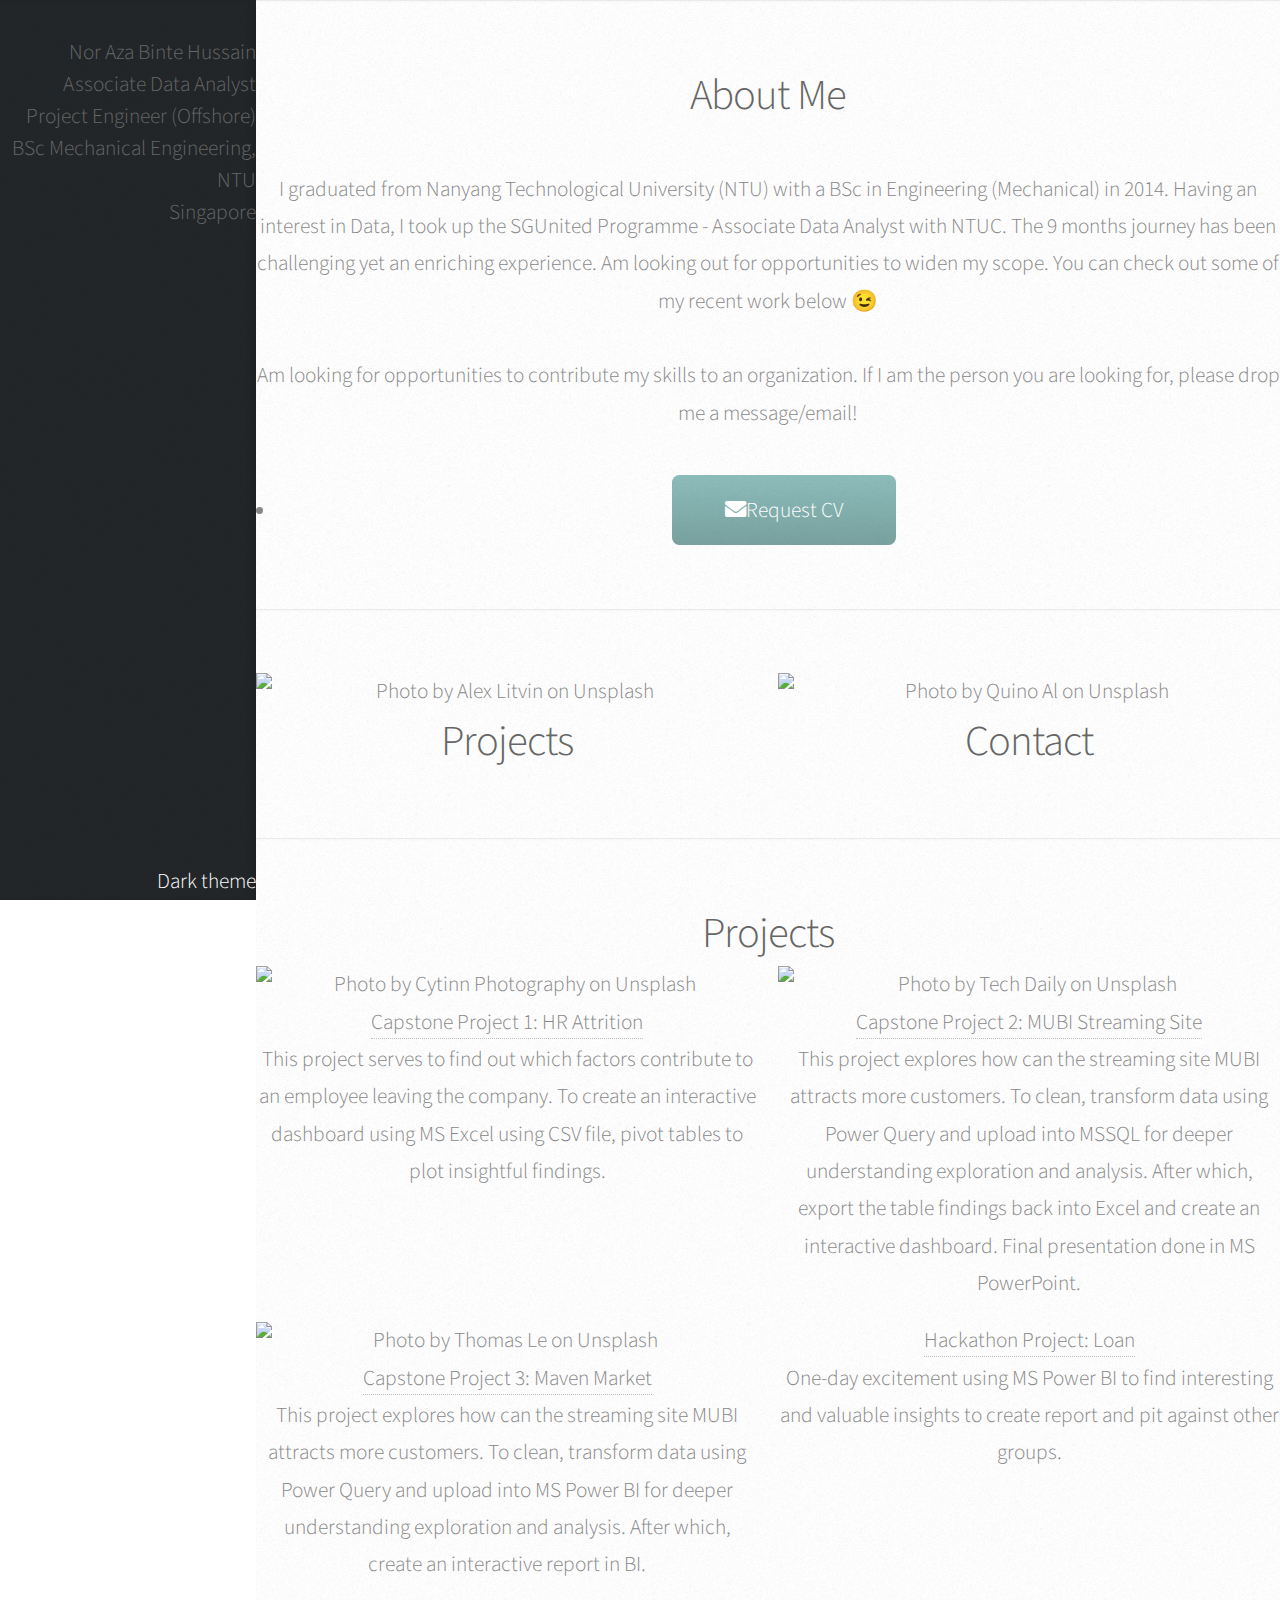
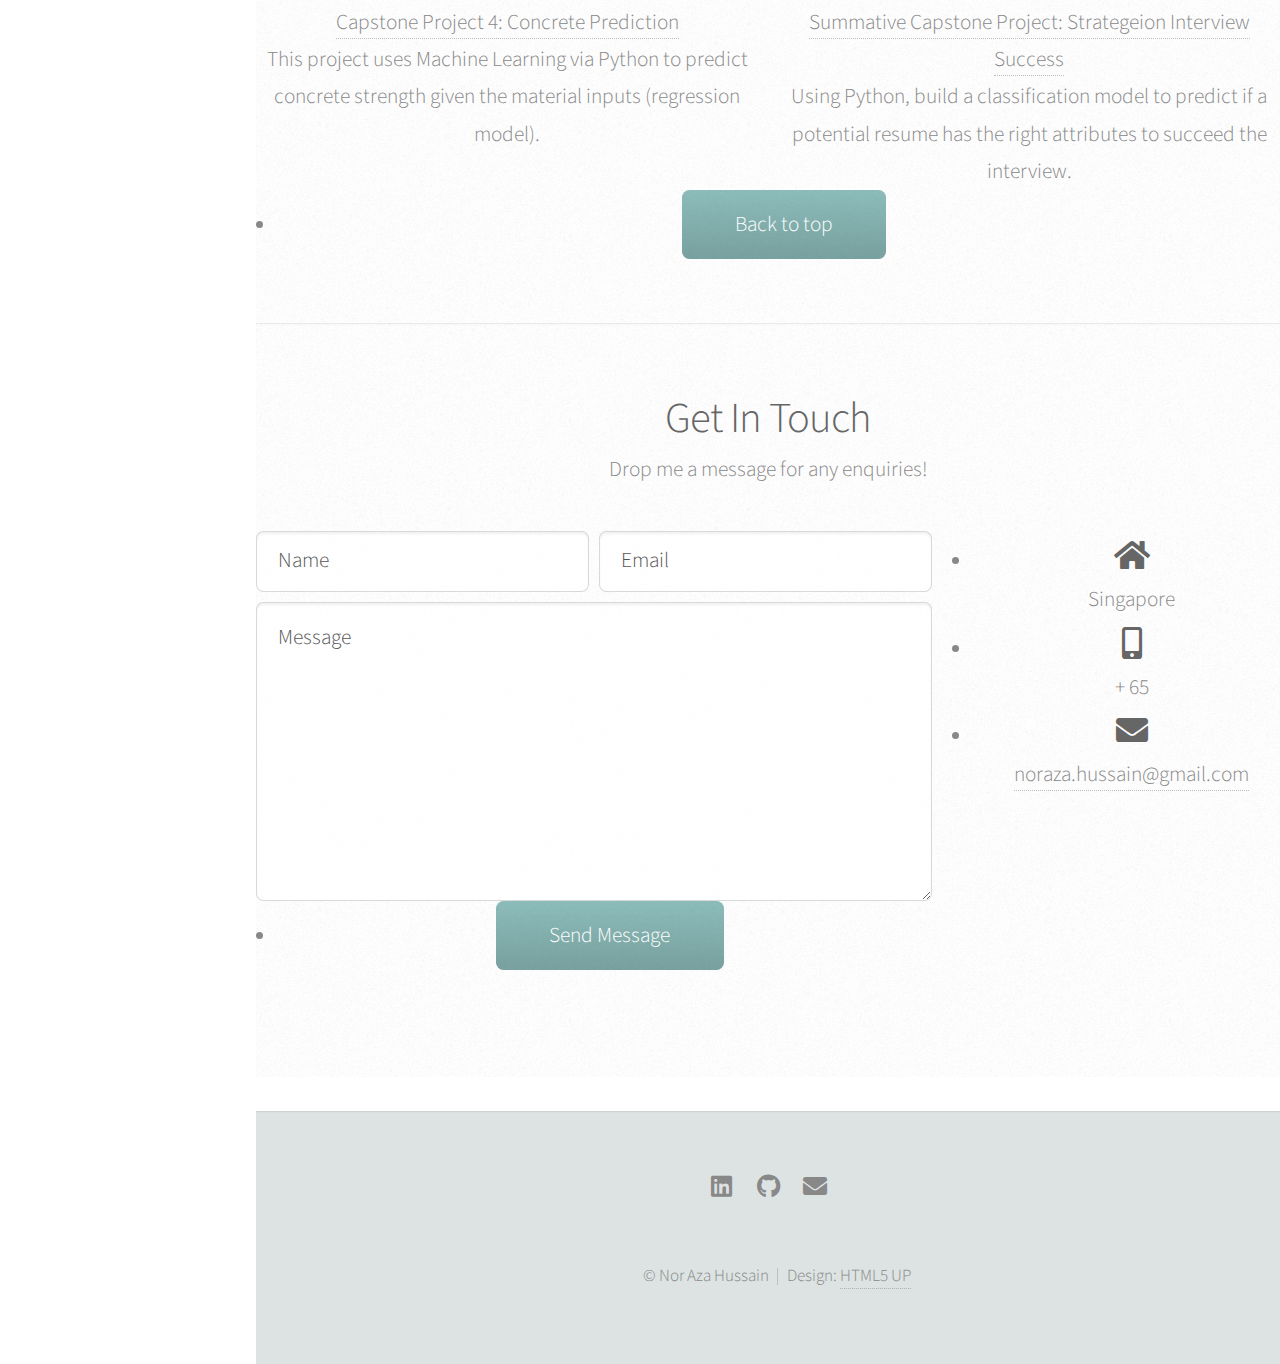
==== commit 655e9ddf: "Update index.html" ====
--- a/index.html
+++ b/index.html
@@ -1,208 +1,550 @@
 <!DOCTYPE HTML>
 <!--
-	Prologue by HTML5 UP
+	Strata by HTML5 UP
 	html5up.net | @ajlkn
 	Free for personal and commercial use under the CCA 3.0 license (html5up.net/license)
 -->
 <html>
 	<head>
-		<title>Prologue by HTML5 UP</title>
+		<title>Nor Aza Hussain</title>
 		<meta charset="utf-8" />
 		<meta name="viewport" content="width=device-width, initial-scale=1, user-scalable=no" />
 		<link rel="stylesheet" href="assets/css/main.css" />
+
+		<!-- Global site tag (gtag.js) - Google Analytics -->
+		<script async src="https://www.googletagmanager.com/gtag/js?id=UA-168691067-1"></script>
+		<script>
+			window.dataLayer = window.dataLayer || [];
+			function gtag(){dataLayer.push(arguments);}
+			gtag('js', new Date());
+			gtag('config', 'UA-168691067-1');
+		</script>
+
 	</head>
 	<body class="is-preload">
+		<script>
+			function darkTheme() {
+				var element = document.body;
+				element.classList.toggle("dark-mode");
+			}
+			
+			function trackCVDownload() {
+				gtag("event", "cv_download");
+			}
+		</script>
 
 		<!-- Header -->
-			<div id="header">
-
-				<div class="top">
-
-					<!-- Logo -->
-						<div id="logo">
-							<span class="image avatar48"><img src="images/avatar.jpg" alt="" /></span>
-							<h1 id="title">Jane Doe</h1>
-							<p>Hyperspace Engineer</p>
-						</div>
-
-					<!-- Nav -->
-						<nav id="nav">
-							<ul>
-								<li><a href="#top" id="top-link"><span class="icon solid fa-home">Intro</span></a></li>
-								<li><a href="#portfolio" id="portfolio-link"><span class="icon solid fa-th">Portfolio</span></a></li>
-								<li><a href="#about" id="about-link"><span class="icon solid fa-user">About Me</span></a></li>
-								<li><a href="#contact" id="contact-link"><span class="icon solid fa-envelope">Contact</span></a></li>
-							</ul>
-						</nav>
-
+			<header id="header">
+				<div class="inner">
+					<a href="#" class="image Me"><img src="images/IMG_4138.jpg" alt="" /></a>
+					<h1><strong>Nor Aza Binte Hussain</strong></h1>
+					<h1>Associate Data Analyst</h1>
+					<h1>Project Engineer (Offshore)</h1> 
+					<h1>BSc Mechanical Engineering, NTU</h1>
+					<h1>Singapore</h1>
 				</div>
-
-				<div class="bottom">
-
-					<!-- Social Icons -->
-						<ul class="icons">
-							<li><a href="#" class="icon brands fa-twitter"><span class="label">Twitter</span></a></li>
-							<li><a href="#" class="icon brands fa-facebook-f"><span class="label">Facebook</span></a></li>
-							<li><a href="#" class="icon brands fa-github"><span class="label">Github</span></a></li>
-							<li><a href="#" class="icon brands fa-dribbble"><span class="label">Dribbble</span></a></li>
-							<li><a href="#" class="icon solid fa-envelope"><span class="label">Email</span></a></li>
-						</ul>
-
+				<div class="col-6 col-12-small">
+					<input
+					type="checkbox"
+					id="dark-theme"
+					name="dark-theme"
+					onclick="darkTheme()">
+					<label for="dark-theme">Dark theme</label>
 				</div>
-
-			</div>
-
+			</header>
+		
 		<!-- Main -->
 			<div id="main">
 
-				<!-- Intro -->
-					<section id="top" class="one dark cover">
-						<div class="container">
-
-							<header>
-								<h2 class="alt">Hi! I'm <strong>Prologue</strong>, a <a href="http://html5up.net/license">free</a> responsive<br />
-								site template designed by <a href="http://html5up.net">HTML5 UP</a>.</h2>
-								<p>Ligula scelerisque justo sem accumsan diam quis<br />
-								vitae natoque dictum sollicitudin elementum.</p>
-							</header>
-
-							<footer>
-								<a href="#portfolio" class="button scrolly">Magna Aliquam</a>
-							</footer>
-
+				<!-- One -->
+					<section id="one">
+						<header class="major">
+							<h2>About Me</h2>
+						</header>
+						<p>I graduated from Nanyang Technological University (NTU) with a BSc in Engineering (Mechanical) in 2014.
+							Having an interest in Data, I took up the SGUnited Programme - Associate Data Analyst with NTUC.
+							The 9 months journey has been challenging yet an enriching experience. Am looking out for
+							opportunities to widen my scope. You can check out some of my recent work below 😉 </br></br>
+							Am looking for opportunities to contribute my skills to an organization. If I am the person you are looking for, please drop me a message/email! 
+							</p>
+						<ul class="actions">
+							<li><a href="noraza.hussain@gmail.com" class="button primary icon solid fa-envelope" onclick="trackCVDownload()">Request CV</a></li>
+						</ul>
+					</section>
+
+<!-- Navigation -->
+<section id="navigation">
+	<div class="row">
+		<article class="col-6 col-12-xsmall work-item">
+			<a 
+			href="#projects"
+			class="image fit thumb">
+				<img src="images/alex-litvin-MAYsdoYpGuk-unsplash.jpg"
+				alt="Photo by Alex Litvin on Unsplash" />
+			</a>
+			<h2 style="text-align:center;">Projects</h2>
+		</article>
+
+		<article class="col-6 col-12-xsmall work-item">
+			<a 
+			href="#contact"
+			class="image fit thumb">
+				<img src="images/contact_quino-al-4SNUcHPiC8c-unsplash.jpg"
+				alt="Photo by Quino Al on Unsplash" />
+			</a>
+			<h2 style="text-align:center;">Contact</h2>
+		</article>
+	
+	</div>
+	
+</section>
+
+
+				<!-- Two: Projects -->
+					<section id="projects">
+						<h2>Projects</h2>
+						<div class="row">
+							<article class="col-6 col-12-xsmall work-item">
+								<a href="pages/projects1.html" class="image fit thumb" target="_blank">
+									<img src="images/fulls/HR_cytonn-photography-n95VMLxqM2I-unsplash.jpg"
+									alt="Photo by Cytinn Photography on Unsplash" />
+								</a>
+								<a>Capstone Project 1: HR Attrition</a>
+								<p>This project serves to find out which factors contribute to an employee leaving the company.
+									To create an interactive dashboard using MS Excel using CSV file, pivot tables to plot insightful findings.
+									</p>
+							</article>
+							<article class="col-6 col-12-xsmall work-item">
+								<a href="pages/projects2.html" class="image fit thumb" target="_blank">
+									<img src="images/fulls/mubi_tech-daily-PGuCnUzsRSM-unsplash.jpg" 
+									alt="Photo by Tech Daily on Unsplash" />
+								</a>
+								<a>Capstone Project 2: MUBI Streaming Site</a>
+								<p>This project explores how can the streaming site MUBI attracts more customers.
+									To clean, transform data using Power Query and upload into MSSQL for deeper understanding exploration and analysis.
+									After which,  export the table findings back into Excel and create an interactive dashboard. 
+									Final presentation done in MS PowerPoint.
+									</p>
+							</article>
+							<article class="col-6 col-12-xsmall work-item">
+								<a href="pages/projects3.html" class="image fit thumb" target="_blank">
+									<img src="images/fulls/suprmkt_thomas-le-pRJhn4MbsMM-unsplash.jpg" 
+									alt="Photo by Thomas Le on Unsplash" />
+								</a>
+								<a>Capstone Project 3: Maven Market</a>
+								<p>This project explores how can the streaming site MUBI attracts more customers.
+									To clean, transform data using Power Query and upload into MS Power BI for deeper understanding exploration and analysis.
+									After which,  create an interactive report in BI. 
+									</p>
+							</article>
+							<article class="col-6 col-12-xsmall work-item">
+								<a href="pages/projectshackathon.html" class="image fit thumb" target="_blank">
+									<img src="images/fulls/loan_alexander-mils-lCPhGxs7pww-unsplash.jpg" 
+									alt="" />
+								</a>
+								<a>Hackathon Project: Loan</a>
+								<p>One-day excitement using MS Power BI to find interesting and valuable insights to create report and pit against other groups.</p>
+							</article>
+							<article class="col-6 col-12-xsmall work-item">
+								<a href="pages/projects4.html" class="image fit thumb" target="_blank">
+									<img src="images/fulls/concrete_uve-sanchez-9DRX_cW48RQ-unsplash.jpg" 
+									alt="" />
+								</a>
+								<a>Capstone Project 4: Concrete Prediction</a>
+								<p>This project uses Machine Learning via Python to predict concrete strength given the material inputs (regression model).</p>
+							</article>
+							<article class="col-6 col-12-xsmall work-item">
+								<a href="pages/projectssummative.html" class="image fit thumb" target="_blank">
+									<img src="images/fulls/int_christina-wocintechchat-com-LQ1t-8Ms5PY-unsplash.jpg" 
+									alt="" />
+								</a>
+								<a>Summative Capstone Project: Strategeion Interview Success</a>
+								<p>Using Python, build a classification model to predict if a potential resume has the right attributes to succeed the interview.</p>
+							</article>
+						</div>
+						<ul class="actions">
+							<li><a href="#" class="button">Back to top</a></li>
+						</ul>
+					</section>
+
+				<!-- Three: Contact -->
+					<section id="contact">
+						<h2>Get In Touch</h2>
+						<p>Drop me a message for any enquiries!</p>
+						<div class="row">
+							<div class="col-8 col-12-small">
+								<form method="post" action="#">
+									<div class="row gtr-uniform gtr-50">
+										<div class="col-6 col-12-xsmall"><input type="text" name="name" id="name" placeholder="Name" /></div>
+										<div class="col-6 col-12-xsmall"><input type="email" name="email" id="email" placeholder="Email" /></div>
+										<div class="col-12"><textarea name="message" id="message" placeholder="Message" rows="4"></textarea></div>
+									</div>
+								</form>
+								<ul class="actions">
+									<li><input type="submit" value="Send Message" /></li>
+								</ul>
+							</div>
+							<div class="col-4 col-12-small">
+								<ul class="labeled-icons">
+									<li>
+										<h3 class="icon solid fa-home"><span class="label">Address</span></h3>
+										Singapore <br />
+										
+									</li>
+									<li>
+										<h3 class="icon solid fa-mobile-alt"><span class="label">Phone</span></h3>
+										+ 65
+									</li>
+									<li>
+										<h3 class="icon solid fa-envelope"><span class="label">Email</span></h3>
+										<a href="#">noraza.hussain@gmail.com</a>
+									</li>
+								</ul>
+							</div>
 						</div>
 					</section>
 
-				<!-- Portfolio -->
-					<section id="portfolio" class="two">
-						<div class="container">
-
+				<!-- Four -->
+				<!--
+					<section id="four">
+						<h2>Elements</h2>
+
+						<section>
+							<h4>Text</h4>
+							<p>This is <b>bold</b> and this is <strong>strong</strong>. This is <i>italic</i> and this is <em>emphasized</em>.
+							This is <sup>superscript</sup> text and this is <sub>subscript</sub> text.
+							This is <u>underlined</u> and this is code: <code>for (;;) { ... }</code>. Finally, <a href="#">this is a link</a>.</p>
+							<hr />
 							<header>
-								<h2>Portfolio</h2>
+								<h4>Heading with a Subtitle</h4>
+								<p>Lorem ipsum dolor sit amet nullam id egestas urna aliquam</p>
 							</header>
-
-							<p>Vitae natoque dictum etiam semper magnis enim feugiat convallis convallis
-							egestas rhoncus ridiculus in quis risus amet curabitur tempor orci penatibus.
-							Tellus erat mauris ipsum fermentum etiam vivamus eget. Nunc nibh morbi quis
-							fusce hendrerit lacus ridiculus.</p>
-
+							<p>Nunc lacinia ante nunc ac lobortis. Interdum adipiscing gravida odio porttitor sem non mi integer non faucibus ornare mi ut ante amet placerat aliquet. Volutpat eu sed ante lacinia sapien lorem accumsan varius montes viverra nibh in adipiscing blandit tempus accumsan.</p>
+							<header>
+								<h5>Heading with a Subtitle</h5>
+								<p>Lorem ipsum dolor sit amet nullam id egestas urna aliquam</p>
+							</header>
+							<p>Nunc lacinia ante nunc ac lobortis. Interdum adipiscing gravida odio porttitor sem non mi integer non faucibus ornare mi ut ante amet placerat aliquet. Volutpat eu sed ante lacinia sapien lorem accumsan varius montes viverra nibh in adipiscing blandit tempus accumsan.</p>
+							<hr />
+							<h2>Heading Level 2</h2>
+							<h3>Heading Level 3</h3>
+							<h4>Heading Level 4</h4>
+							<h5>Heading Level 5</h5>
+							<h6>Heading Level 6</h6>
+							<hr />
+							<h5>Blockquote</h5>
+							<blockquote>Fringilla nisl. Donec accumsan interdum nisi, quis tincidunt felis sagittis eget tempus euismod. Vestibulum ante ipsum primis in faucibus vestibulum. Blandit adipiscing eu felis iaculis volutpat ac adipiscing accumsan faucibus. Vestibulum ante ipsum primis in faucibus lorem ipsum dolor sit amet nullam adipiscing eu felis.</blockquote>
+							<h5>Preformatted</h5>
+							<pre><code>i = 0;
+
+while (!deck.isInOrder()) {
+print 'Iteration ' + i;
+deck.shuffle();
+i++;
+}
+
+print 'It took ' + i + ' iterations to sort the deck.';</code></pre>
+						</section>
+
+						<section>
+							<h4>Lists</h4>
 							<div class="row">
-								<div class="col-4 col-12-mobile">
-									<article class="item">
-										<a href="#" class="image fit"><img src="images/pic02.jpg" alt="" /></a>
-										<header>
-											<h3>Ipsum Feugiat</h3>
-										</header>
-									</article>
-									<article class="item">
-										<a href="#" class="image fit"><img src="images/pic03.jpg" alt="" /></a>
-										<header>
-											<h3>Rhoncus Semper</h3>
-										</header>
-									</article>
-								</div>
-								<div class="col-4 col-12-mobile">
-									<article class="item">
-										<a href="#" class="image fit"><img src="images/pic04.jpg" alt="" /></a>
-										<header>
-											<h3>Magna Nullam</h3>
-										</header>
-									</article>
-									<article class="item">
-										<a href="#" class="image fit"><img src="images/pic05.jpg" alt="" /></a>
-										<header>
-											<h3>Natoque Vitae</h3>
-										</header>
-									</article>
-								</div>
-								<div class="col-4 col-12-mobile">
-									<article class="item">
-										<a href="#" class="image fit"><img src="images/pic06.jpg" alt="" /></a>
-										<header>
-											<h3>Dolor Penatibus</h3>
-										</header>
-									</article>
-									<article class="item">
-										<a href="#" class="image fit"><img src="images/pic07.jpg" alt="" /></a>
-										<header>
-											<h3>Orci Convallis</h3>
-										</header>
-									</article>
-								</div>
-							</div>
-
-						</div>
+								<div class="col-6 col-12-xsmall">
+									<h5>Unordered</h5>
+									<ul>
+										<li>Dolor pulvinar etiam magna etiam.</li>
+										<li>Sagittis adipiscing lorem eleifend.</li>
+										<li>Felis enim feugiat dolore viverra.</li>
+									</ul>
+									<h5>Alternate</h5>
+									<ul class="alt">
+										<li>Dolor pulvinar etiam magna etiam.</li>
+										<li>Sagittis adipiscing lorem eleifend.</li>
+										<li>Felis enim feugiat dolore viverra.</li>
+									</ul>
+								</div>
+								<div class="col-6 col-12-xsmall">
+									<h5>Ordered</h5>
+									<ol>
+										<li>Dolor pulvinar etiam magna etiam.</li>
+										<li>Etiam vel felis at lorem sed viverra.</li>
+										<li>Felis enim feugiat dolore viverra.</li>
+										<li>Dolor pulvinar etiam magna etiam.</li>
+										<li>Etiam vel felis at lorem sed viverra.</li>
+										<li>Felis enim feugiat dolore viverra.</li>
+									</ol>
+									<h5>Icons</h5>
+									<ul class="icons">
+										<li><a href="#" class="icon brands fa-twitter"><span class="label">Twitter</span></a></li>
+										<li><a href="#" class="icon brands fa-facebook-f"><span class="label">Facebook</span></a></li>
+										<li><a href="#" class="icon brands fa-instagram"><span class="label">Instagram</span></a></li>
+										<li><a href="#" class="icon brands fa-github"><span class="label">Github</span></a></li>
+										<li><a href="#" class="icon brands fa-dribbble"><span class="label">Dribbble</span></a></li>
+										<li><a href="#" class="icon brands fa-tumblr"><span class="label">Tumblr</span></a></li>
+									</ul>
+								</div>
+							</div>
+							<h5>Actions</h5>
+							<ul class="actions">
+								<li><a href="#" class="button primary">Default</a></li>
+								<li><a href="#" class="button">Default</a></li>
+							</ul>
+							<ul class="actions small">
+								<li><a href="#" class="button primary small">Small</a></li>
+								<li><a href="#" class="button small">Small</a></li>
+							</ul>
+							<div class="row">
+								<div class="col-6 col-12-small">
+									<ul class="actions stacked">
+										<li><a href="#" class="button primary">Default</a></li>
+										<li><a href="#" class="button">Default</a></li>
+									</ul>
+								</div>
+								<div class="col-6 col-12-small">
+									<ul class="actions stacked">
+										<li><a href="#" class="button primary small">Small</a></li>
+										<li><a href="#" class="button small">Small</a></li>
+									</ul>
+								</div>
+								<div class="col-6 col-12-small">
+									<ul class="actions stacked">
+										<li><a href="#" class="button primary fit">Default</a></li>
+										<li><a href="#" class="button fit">Default</a></li>
+									</ul>
+								</div>
+								<div class="col-6 col-12-small">
+									<ul class="actions stacked">
+										<li><a href="#" class="button primary small fit">Small</a></li>
+										<li><a href="#" class="button small fit">Small</a></li>
+									</ul>
+								</div>
+							</div>
+						</section>
+
+						<section>
+							<h4>Table</h4>
+							<h5>Default</h5>
+							<div class="table-wrapper">
+								<table>
+									<thead>
+										<tr>
+											<th>Name</th>
+											<th>Description</th>
+											<th>Price</th>
+										</tr>
+									</thead>
+									<tbody>
+										<tr>
+											<td>Item One</td>
+											<td>Ante turpis integer aliquet porttitor.</td>
+											<td>29.99</td>
+										</tr>
+										<tr>
+											<td>Item Two</td>
+											<td>Vis ac commodo adipiscing arcu aliquet.</td>
+											<td>19.99</td>
+										</tr>
+										<tr>
+											<td>Item Three</td>
+											<td> Morbi faucibus arcu accumsan lorem.</td>
+											<td>29.99</td>
+										</tr>
+										<tr>
+											<td>Item Four</td>
+											<td>Vitae integer tempus condimentum.</td>
+											<td>19.99</td>
+										</tr>
+										<tr>
+											<td>Item Five</td>
+											<td>Ante turpis integer aliquet porttitor.</td>
+											<td>29.99</td>
+										</tr>
+									</tbody>
+									<tfoot>
+										<tr>
+											<td colspan="2"></td>
+											<td>100.00</td>
+										</tr>
+									</tfoot>
+								</table>
+							</div>
+
+							<h5>Alternate</h5>
+							<div class="table-wrapper">
+								<table class="alt">
+									<thead>
+										<tr>
+											<th>Name</th>
+											<th>Description</th>
+											<th>Price</th>
+										</tr>
+									</thead>
+									<tbody>
+										<tr>
+											<td>Item One</td>
+											<td>Ante turpis integer aliquet porttitor.</td>
+											<td>29.99</td>
+										</tr>
+										<tr>
+											<td>Item Two</td>
+											<td>Vis ac commodo adipiscing arcu aliquet.</td>
+											<td>19.99</td>
+										</tr>
+										<tr>
+											<td>Item Three</td>
+											<td> Morbi faucibus arcu accumsan lorem.</td>
+											<td>29.99</td>
+										</tr>
+										<tr>
+											<td>Item Four</td>
+											<td>Vitae integer tempus condimentum.</td>
+											<td>19.99</td>
+										</tr>
+										<tr>
+											<td>Item Five</td>
+											<td>Ante turpis integer aliquet porttitor.</td>
+											<td>29.99</td>
+										</tr>
+									</tbody>
+									<tfoot>
+										<tr>
+											<td colspan="2"></td>
+											<td>100.00</td>
+										</tr>
+									</tfoot>
+								</table>
+							</div>
+						</section>
+
+						<section>
+							<h4>Buttons</h4>
+							<ul class="actions">
+								<li><a href="#" class="button primary">Primary</a></li>
+								<li><a href="#" class="button">Default</a></li>
+							</ul>
+							<ul class="actions">
+								<li><a href="#" class="button large">Large</a></li>
+								<li><a href="#" class="button">Default</a></li>
+								<li><a href="#" class="button small">Small</a></li>
+							</ul>
+							<ul class="actions fit">
+								<li><a href="#" class="button primary fit">Fit</a></li>
+								<li><a href="#" class="button fit">Fit</a></li>
+							</ul>
+							<ul class="actions fit small">
+								<li><a href="#" class="button primary fit small">Fit + Small</a></li>
+								<li><a href="#" class="button fit small">Fit + Small</a></li>
+							</ul>
+							<ul class="actions">
+								<li><a href="#" class="button primary icon solid fa-download">Icon</a></li>
+								<li><a href="#" class="button icon solid fa-download">Icon</a></li>
+							</ul>
+							<ul class="actions">
+								<li><span class="button primary disabled">Primary</span></li>
+								<li><span class="button disabled">Default</span></li>
+							</ul>
+						</section>
+
+						<section>
+							<h4>Form</h4>
+							<form method="post" action="#">
+								<div class="row gtr-uniform gtr-50">
+									<div class="col-6 col-12-xsmall">
+										<input type="text" name="demo-name" id="demo-name" value="" placeholder="Name" />
+									</div>
+									<div class="col-6 col-12-xsmall">
+										<input type="email" name="demo-email" id="demo-email" value="" placeholder="Email" />
+									</div>
+									<div class="col-12">
+										<select name="demo-category" id="demo-category">
+											<option value="">- Category -</option>
+											<option value="1">Manufacturing</option>
+											<option value="1">Shipping</option>
+											<option value="1">Administration</option>
+											<option value="1">Human Resources</option>
+										</select>
+									</div>
+									<div class="col-4 col-12-small">
+										<input type="radio" id="demo-priority-low" name="demo-priority" checked>
+										<label for="demo-priority-low">Low Priority</label>
+									</div>
+									<div class="col-4 col-12-small">
+										<input type="radio" id="demo-priority-normal" name="demo-priority">
+										<label for="demo-priority-normal">Normal Priority</label>
+									</div>
+									<div class="col-4 col-12-small">
+										<input type="radio" id="demo-priority-high" name="demo-priority">
+										<label for="demo-priority-high">High Priority</label>
+									</div>
+									<div class="col-6 col-12-small">
+										<input type="checkbox" id="demo-copy" name="demo-copy">
+										<label for="demo-copy">Email me a copy of this message</label>
+									</div>
+									<div class="col-6 col-12-small">
+										<input type="checkbox" id="demo-human" name="demo-human" checked>
+										<label for="demo-human">I am a human and not a robot</label>
+									</div>
+									<div class="col-12">
+										<textarea name="demo-message" id="demo-message" placeholder="Enter your message" rows="6"></textarea>
+									</div>
+									<div class="col-12">
+										<ul class="actions">
+											<li><input type="submit" value="Send Message" class="primary" /></li>
+											<li><input type="reset" value="Reset" /></li>
+										</ul>
+									</div>
+								</div>
+							</form>
+						</section>
+
+						<section>
+							<h4>Image</h4>
+							<h5>Fit</h5>
+							<div class="box alt">
+								<div class="row gtr-50 gtr-uniform">
+									<div class="col-12"><span class="image fit"><img src="images/fulls/05.jpg" alt="" /></span></div>
+									<div class="col-4"><span class="image fit"><img src="images/thumbs/01.jpg" alt="" /></span></div>
+									<div class="col-4"><span class="image fit"><img src="images/thumbs/02.jpg" alt="" /></span></div>
+									<div class="col-4"><span class="image fit"><img src="images/thumbs/03.jpg" alt="" /></span></div>
+									<div class="col-4"><span class="image fit"><img src="images/thumbs/04.jpg" alt="" /></span></div>
+									<div class="col-4"><span class="image fit"><img src="images/thumbs/05.jpg" alt="" /></span></div>
+									<div class="col-4"><span class="image fit"><img src="images/thumbs/06.jpg" alt="" /></span></div>
+									<div class="col-4"><span class="image fit"><img src="images/thumbs/03.jpg" alt="" /></span></div>
+									<div class="col-4"><span class="image fit"><img src="images/thumbs/02.jpg" alt="" /></span></div>
+									<div class="col-4"><span class="image fit"><img src="images/thumbs/01.jpg" alt="" /></span></div>
+								</div>
+							</div>
+							<h5>Left &amp; Right</h5>
+							<p><span class="image left"><img src="images/avatar.jpg" alt="" /></span>Fringilla nisl. Donec accumsan interdum nisi, quis tincidunt felis sagittis eget. tempus euismod. Vestibulum ante ipsum primis in faucibus vestibulum. Blandit adipiscing eu felis iaculis volutpat ac adipiscing accumsan eu faucibus. Integer ac pellentesque praesent tincidunt felis sagittis eget. tempus euismod. Vestibulum ante ipsum primis in faucibus vestibulum. Blandit adipiscing eu felis iaculis volutpat ac adipiscing accumsan eu faucibus. Integer ac pellentesque praesent. Donec accumsan interdum nisi, quis tincidunt felis sagittis eget. tempus euismod. Vestibulum ante ipsum primis in faucibus vestibulum. Blandit adipiscing eu felis iaculis volutpat ac adipiscing accumsan eu faucibus. Integer ac pellentesque praesent tincidunt felis sagittis eget. tempus euismod. Vestibulum ante ipsum primis in faucibus vestibulum. Blandit adipiscing eu felis iaculis volutpat ac adipiscing accumsan eu faucibus. Integer ac pellentesque praesent.</p>
+							<p><span class="image right"><img src="images/avatar.jpg" alt="" /></span>Fringilla nisl. Donec accumsan interdum nisi, quis tincidunt felis sagittis eget. tempus euismod. Vestibulum ante ipsum primis in faucibus vestibulum. Blandit adipiscing eu felis iaculis volutpat ac adipiscing accumsan eu faucibus. Integer ac pellentesque praesent tincidunt felis sagittis eget. tempus euismod. Vestibulum ante ipsum primis in faucibus vestibulum. Blandit adipiscing eu felis iaculis volutpat ac adipiscing accumsan eu faucibus. Integer ac pellentesque praesent. Donec accumsan interdum nisi, quis tincidunt felis sagittis eget. tempus euismod. Vestibulum ante ipsum primis in faucibus vestibulum. Blandit adipiscing eu felis iaculis volutpat ac adipiscing accumsan eu faucibus. Integer ac pellentesque praesent tincidunt felis sagittis eget. tempus euismod. Vestibulum ante ipsum primis in faucibus vestibulum. Blandit adipiscing eu felis iaculis volutpat ac adipiscing accumsan eu faucibus. Integer ac pellentesque praesent.</p>
+						</section>
+
 					</section>
-
-				<!-- About Me -->
-					<section id="about" class="three">
-						<div class="container">
-
-							<header>
-								<h2>About Me</h2>
-							</header>
-
-							<a href="#" class="image featured"><img src="images/pic08.jpg" alt="" /></a>
-
-							<p>Tincidunt eu elit diam magnis pretium accumsan etiam id urna. Ridiculus
-							ultricies curae quis et rhoncus velit. Lobortis elementum aliquet nec vitae
-							laoreet eget cubilia quam non etiam odio tincidunt montes. Elementum sem
-							parturient nulla quam placerat viverra mauris non cum elit tempus ullamcorper
-							dolor. Libero rutrum ut lacinia donec curae mus vel quisque sociis nec
-							ornare iaculis.</p>
-
-						</div>
-					</section>
-
-				<!-- Contact -->
-					<section id="contact" class="four">
-						<div class="container">
-
-							<header>
-								<h2>Contact</h2>
-							</header>
-
-							<p>Elementum sem parturient nulla quam placerat viverra
-							mauris non cum elit tempus ullamcorper dolor. Libero rutrum ut lacinia
-							donec curae mus. Eleifend id porttitor ac ultricies lobortis sem nunc
-							orci ridiculus faucibus a consectetur. Porttitor curae mauris urna mi dolor.</p>
-
-							<form method="post" action="#">
-								<div class="row">
-									<div class="col-6 col-12-mobile"><input type="text" name="name" placeholder="Name" /></div>
-									<div class="col-6 col-12-mobile"><input type="text" name="email" placeholder="Email" /></div>
-									<div class="col-12">
-										<textarea name="message" placeholder="Message"></textarea>
-									</div>
-									<div class="col-12">
-										<input type="submit" value="Send Message" />
-									</div>
-								</div>
-							</form>
-
-						</div>
-					</section>
+				-->
 
 			</div>
 
 		<!-- Footer -->
-			<div id="footer">
-
-				<!-- Copyright -->
+			<footer id="footer">
+				<div class="inner">
+					<ul class="icons" style="font-size: 1.5rem;">
+						<li><a href="https://www.linkedin.com/in/nor-aza-hussain/" class="icon brands fa-linkedin"><span class="label">LinkedIn</span></a></li>
+						<li><a href="https://github.com/norazahussain/DAPortfolio-" class="icon brands fa-github"><span class="label">Github</span></a></li>
+						<li><a href="noraza.hussain@gmail.com" class="icon solid fa-envelope"><span class="label">Email</span></a></li>
+					</ul>
 					<ul class="copyright">
-						<li>&copy; Untitled. All rights reserved.</li><li>Design: <a href="http://html5up.net">HTML5 UP</a></li>
+						<li>&copy; Nor Aza Hussain</li><li>Design: <a href="http://html5up.net">HTML5 UP</a></li>
 					</ul>
-
-			</div>
+				</div>
+			</footer>
 
 		<!-- Scripts -->
 			<script src="assets/js/jquery.min.js"></script>
-			<script src="assets/js/jquery.scrolly.min.js"></script>
-			<script src="assets/js/jquery.scrollex.min.js"></script>
+			<script src="assets/js/jquery.poptrox.min.js"></script>
 			<script src="assets/js/browser.min.js"></script>
 			<script src="assets/js/breakpoints.min.js"></script>
 			<script src="assets/js/util.js"></script>
 			<script src="assets/js/main.js"></script>
 
 	</body>
-</html>+</html>
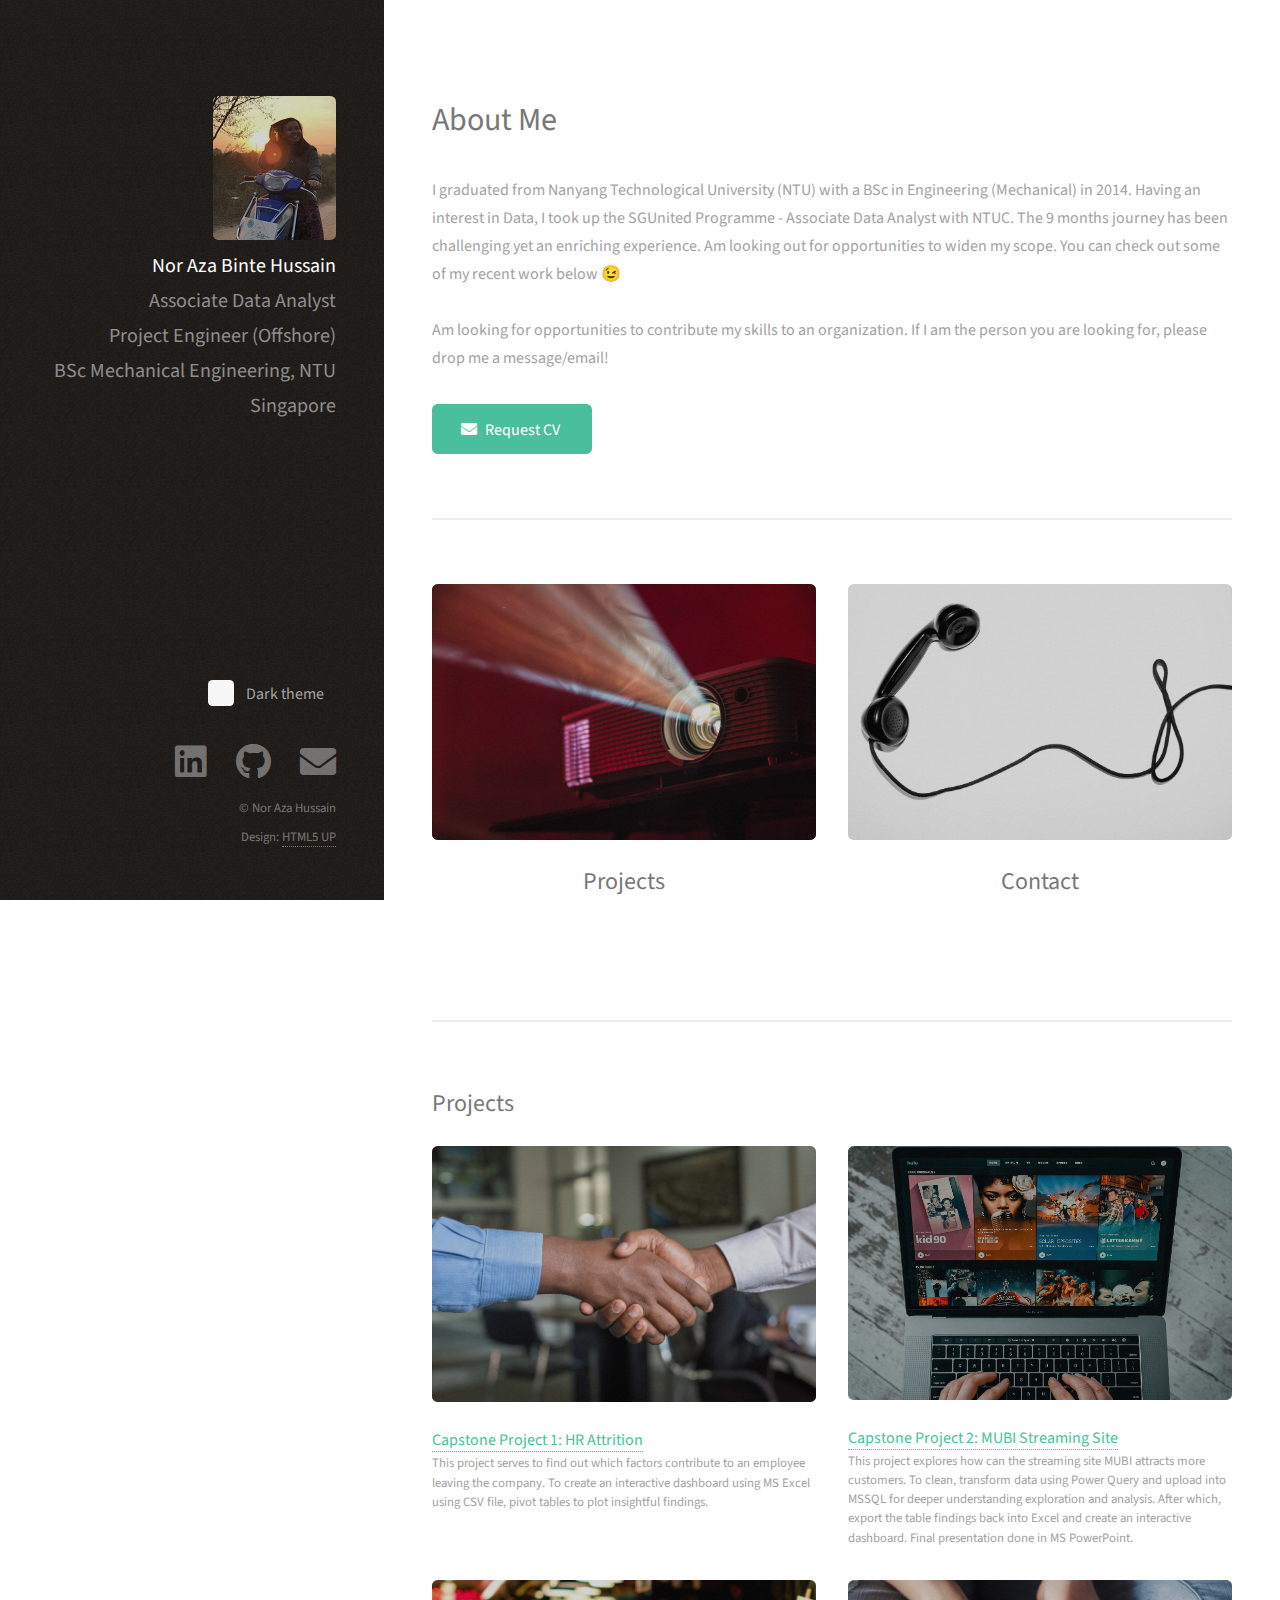
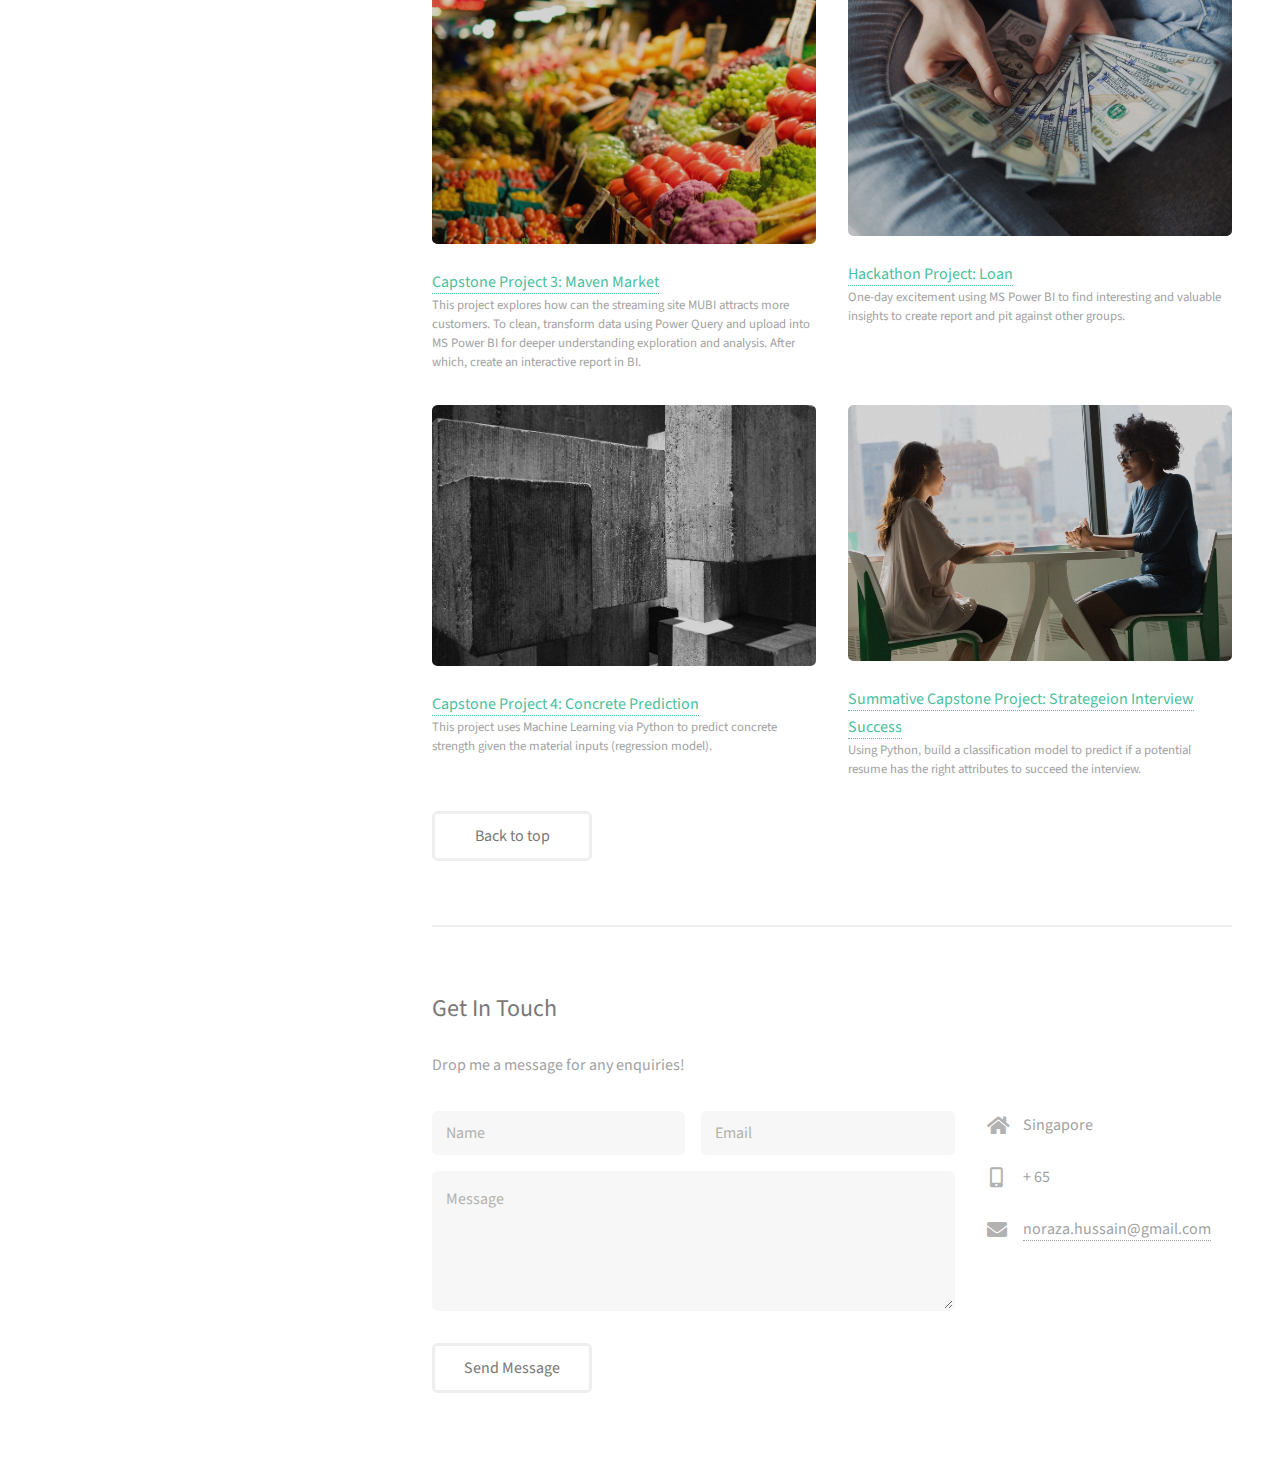
==== commit 0b2b0c15: "Add files via upload" ====
--- a/index.html
+++ b/index.html
@@ -547,4 +547,4 @@
 			<script src="assets/js/main.js"></script>
 
 	</body>
-</html>
+</html>--- a/assets/css/main.css
+++ b/assets/css/main.css
@@ -1,8 +1,8 @@
 @import url("fontawesome-all.min.css");
-@import url("https://fonts.googleapis.com/css?family=Source+Sans+Pro:300,300italic,400,600");
+@import url("https://fonts.googleapis.com/css?family=Source+Sans+Pro:400,400italic");
 
 /*
-	Prologue by HTML5 UP
+	Strata by HTML5 UP
 	html5up.net | @ajlkn
 	Free for personal and commercial use under the CCA 3.0 license (html5up.net/license)
 */
@@ -84,12 +84,11 @@
 
 	body {
 		background: #fff;
-		font-family: 'Source Sans Pro', sans-serif;
-		font-size: 19pt;
-		font-weight: 300;
-		line-height: 1.75em;
-		color: #888;
-	}
+	}
+	.dark-mode {
+		background-color: black;
+		color: white;
+	  }
 
 		body.is-preload *, body.is-preload *:before, body.is-preload *:after {
 			-moz-animation: none !important;
@@ -102,158 +101,195 @@
 			transition: none !important;
 		}
 
-	input, textarea, select {
-		font-family: 'Source Sans Pro', sans-serif;
-		font-size: 19pt;
-		font-weight: 300;
+	body, input, select, textarea {
+		color: #a2a2a2;
+		font-family: "Source Sans Pro", Helvetica, sans-serif;
+		font-size: 16pt;
+		font-weight: 400;
 		line-height: 1.75em;
-		color: #888;
-	}
-
-	h1, h2, h3, h4, h5, h6 {
-		font-weight: 300;
-		color: #666;
-		line-height: 1.5em;
-	}
-
-	h1 a, h2 a, h3 a, h4 a, h5 a, h6 a {
-		color: inherit;
+	}
+
+	a {
+		-moz-transition: color 0.2s ease-in-out, border-color 0.2s ease-in-out;
+		-webkit-transition: color 0.2s ease-in-out, border-color 0.2s ease-in-out;
+		-ms-transition: color 0.2s ease-in-out, border-color 0.2s ease-in-out;
+		transition: color 0.2s ease-in-out, border-color 0.2s ease-in-out;
+		border-bottom: dotted 1px;
+		color: #49bf9d;
 		text-decoration: none;
 	}
 
-		h1 a strong, h2 a strong, h3 a strong, h4 a strong, h5 a strong, h6 a strong {
-			color: #333;
-		}
-
-	h2 {
-		font-size: 2em;
-		letter-spacing: -1px;
-	}
-
-		h2.alt {
-			color: #888;
-		}
-
-			h2.alt strong {
-				color: #666;
-			}
-
-	h3 {
-		font-size: 1.5em;
-	}
-
-	header {
-		margin: 0 0 2em 0;
-	}
-
-		header > p {
-			margin: 1em 0 0 0;
-		}
-
-	footer {
-		margin: 2em 0 0 0;
-	}
+		a:hover {
+			border-bottom-color: transparent;
+			color: #49bf9d !important;
+			text-decoration: none;
+		}
 
 	strong, b {
-		font-weight: 300;
-		color: #666;
+		color: #787878;
+		font-weight: 400;
 	}
 
 	em, i {
 		font-style: italic;
 	}
 
-	a {
-		text-decoration: none;
-		color: inherit;
-		border-bottom: dotted 1px rgba(128, 128, 128, 0.5);
-		-moz-transition: color 0.35s ease-in-out, border-bottom-color 0.35s ease-in-out;
-		-webkit-transition: color 0.35s ease-in-out, border-bottom-color 0.35s ease-in-out;
-		-ms-transition: color 0.35s ease-in-out, border-bottom-color 0.35s ease-in-out;
-		transition: color 0.35s ease-in-out, border-bottom-color 0.35s ease-in-out;
-		outline: 0;
-	}
-
-		a:hover {
-			color: #E27689;
-			border-bottom-color: rgba(255, 255, 255, 0);
-		}
+	p {
+		margin: 0 0 2em 0;
+	}
+
+	h1, h2, h3, h4, h5, h6 {
+		color: #787878;
+		font-weight: 400;
+		line-height: 1em;
+		margin: 0 0 1em 0;
+	}
+
+		h1 a, h2 a, h3 a, h4 a, h5 a, h6 a {
+			color: inherit;
+			text-decoration: none;
+		}
+
+	h1 {
+		font-size: 2em;
+		line-height: 1.5em;
+	}
+
+	h2 {
+		font-size: 1.5em;
+		line-height: 1.5em;
+	}
+
+	h3 {
+		font-size: 1.25em;
+		line-height: 1.5em;
+	}
+
+	h4 {
+		font-size: 1.1em;
+		line-height: 1.5em;
+	}
+
+	h5 {
+		font-size: 0.9em;
+		line-height: 1.5em;
+	}
+
+	h6 {
+		font-size: 0.7em;
+		line-height: 1.5em;
+	}
 
 	sub {
+		font-size: 0.8em;
 		position: relative;
 		top: 0.5em;
+	}
+
+	sup {
 		font-size: 0.8em;
-	}
-
-	sup {
 		position: relative;
 		top: -0.5em;
-		font-size: 0.8em;
 	}
 
 	hr {
 		border: 0;
-		border-top: solid 1px #ddd;
-	}
+		border-bottom: solid 2px #efefef;
+		margin: 2em 0;
+	}
+
+		hr.major {
+			margin: 3em 0;
+		}
 
 	blockquote {
-		border-left: solid 0.5em #ddd;
-		padding: 1em 0 1em 2em;
+		border-left: solid 6px #efefef;
 		font-style: italic;
-	}
-
-	p, ul, ol, dl, table {
-		margin-bottom: 2em;
-	}
-
-	br.clear {
-		clear: both;
+		margin: 0 0 2em 0;
+		padding: 0.5em 0 0.5em 1.5em;
+	}
+
+	code {
+		background: #f7f7f7;
+		border-radius: 0.35em;
+		border: solid 2px #efefef;
+		font-family: "Courier New", monospace;
+		font-size: 0.9em;
+		margin: 0 0.25em;
+		padding: 0.25em 0.65em;
+	}
+
+	pre {
+		-webkit-overflow-scrolling: touch;
+		font-family: "Courier New", monospace;
+		font-size: 0.9em;
+		margin: 0 0 2em 0;
+	}
+
+		pre code {
+			display: block;
+			line-height: 1.75em;
+			padding: 1em 1.5em;
+			overflow-x: auto;
+		}
+
+	.align-left {
+		text-align: left;
+	}
+
+	.align-center {
+		text-align: center;
+	}
+
+	.align-right {
+		text-align: right;
 	}
 
 /* Container */
 
 	.container {
 		margin: 0 auto;
-		max-width: 100%;
-		width: 1400px;
-	}
-
-		@media screen and (min-width: 961px) and (max-width: 1880px) {
+		max-width: calc(100% - 4em);
+		width: 100%;
+	}
+
+		.container.xsmall {
+			width: 25%;
+		}
+
+		.container.small {
+			width: 50%;
+		}
+
+		.container.medium {
+			width: 75%;
+		}
+
+		.container.large {
+			width: 125%;
+		}
+
+		.container.xlarge {
+			width: 150%;
+		}
+
+		.container.max {
+			width: 100%;
+		}
+
+		@media screen and (max-width: 980px) {
 
 			.container {
-				width: 1200px;
-			}
-
-		}
-
-		@media screen and (min-width: 961px) and (max-width: 1620px) {
+				width: 100% !important;
+				max-width: 100% !important;
+			}
+
+		}
+
+		@media screen and (max-width: 480px) {
 
 			.container {
-				width: 960px;
-			}
-
-		}
-
-		@media screen and (min-width: 961px) and (max-width: 1320px) {
-
-			.container {
-				width: 100%;
-			}
-
-		}
-
-		@media screen and (max-width: 960px) {
-
-			.container {
-				width: 100%;
-			}
-
-		}
-
-		@media screen and (max-width: 736px) {
-
-			.container {
-				width: 100%;
+				max-width: calc(100% - 3em);
 			}
 
 		}
@@ -400,108 +436,108 @@
 		}
 
 		.row.gtr-0 {
-			margin-top: 0px;
-			margin-left: 0px;
+			margin-top: 0;
+			margin-left: 0em;
 		}
 
 			.row.gtr-0 > * {
-				padding: 0px 0 0 0px;
+				padding: 0 0 0 0em;
 			}
 
 			.row.gtr-0.gtr-uniform {
-				margin-top: 0px;
+				margin-top: 0em;
 			}
 
 				.row.gtr-0.gtr-uniform > * {
-					padding-top: 0px;
+					padding-top: 0em;
 				}
 
 		.row.gtr-25 {
-			margin-top: -10px;
-			margin-left: -10px;
+			margin-top: 0;
+			margin-left: -0.625em;
 		}
 
 			.row.gtr-25 > * {
-				padding: 10px 0 0 10px;
+				padding: 0 0 0 0.625em;
 			}
 
 			.row.gtr-25.gtr-uniform {
-				margin-top: -10px;
+				margin-top: -0.625em;
 			}
 
 				.row.gtr-25.gtr-uniform > * {
-					padding-top: 10px;
+					padding-top: 0.625em;
 				}
 
 		.row.gtr-50 {
-			margin-top: -20px;
-			margin-left: -20px;
+			margin-top: 0;
+			margin-left: -1.25em;
 		}
 
 			.row.gtr-50 > * {
-				padding: 20px 0 0 20px;
+				padding: 0 0 0 1.25em;
 			}
 
 			.row.gtr-50.gtr-uniform {
-				margin-top: -20px;
+				margin-top: -1.25em;
 			}
 
 				.row.gtr-50.gtr-uniform > * {
-					padding-top: 20px;
+					padding-top: 1.25em;
 				}
 
 		.row {
-			margin-top: -40px;
-			margin-left: -40px;
+			margin-top: 0;
+			margin-left: -2.5em;
 		}
 
 			.row > * {
-				padding: 40px 0 0 40px;
+				padding: 0 0 0 2.5em;
 			}
 
 			.row.gtr-uniform {
-				margin-top: -40px;
+				margin-top: -2.5em;
 			}
 
 				.row.gtr-uniform > * {
-					padding-top: 40px;
+					padding-top: 2.5em;
 				}
 
 		.row.gtr-150 {
-			margin-top: -60px;
-			margin-left: -60px;
+			margin-top: 0;
+			margin-left: -3.75em;
 		}
 
 			.row.gtr-150 > * {
-				padding: 60px 0 0 60px;
+				padding: 0 0 0 3.75em;
 			}
 
 			.row.gtr-150.gtr-uniform {
-				margin-top: -60px;
+				margin-top: -3.75em;
 			}
 
 				.row.gtr-150.gtr-uniform > * {
-					padding-top: 60px;
+					padding-top: 3.75em;
 				}
 
 		.row.gtr-200 {
-			margin-top: -80px;
-			margin-left: -80px;
+			margin-top: 0;
+			margin-left: -5em;
 		}
 
 			.row.gtr-200 > * {
-				padding: 80px 0 0 80px;
+				padding: 0 0 0 5em;
 			}
 
 			.row.gtr-200.gtr-uniform {
-				margin-top: -80px;
+				margin-top: -5em;
 			}
 
 				.row.gtr-200.gtr-uniform > * {
-					padding-top: 80px;
-				}
-
-		@media screen and (min-width: 961px) and (max-width: 1880px) {
+					padding-top: 5em;
+				}
+
+		@media screen and (max-width: 1800px) {
 
 			.row {
 				display: flex;
@@ -542,211 +578,211 @@
 					align-items: flex-end;
 				}
 
-				.row > .imp-wide {
+				.row > .imp-xlarge {
 					order: -1;
 				}
 
-				.row > .col-1-wide {
+				.row > .col-1-xlarge {
 					width: 8.33333%;
 				}
 
-				.row > .off-1-wide {
+				.row > .off-1-xlarge {
 					margin-left: 8.33333%;
 				}
 
-				.row > .col-2-wide {
+				.row > .col-2-xlarge {
 					width: 16.66667%;
 				}
 
-				.row > .off-2-wide {
+				.row > .off-2-xlarge {
 					margin-left: 16.66667%;
 				}
 
-				.row > .col-3-wide {
+				.row > .col-3-xlarge {
 					width: 25%;
 				}
 
-				.row > .off-3-wide {
+				.row > .off-3-xlarge {
 					margin-left: 25%;
 				}
 
-				.row > .col-4-wide {
+				.row > .col-4-xlarge {
 					width: 33.33333%;
 				}
 
-				.row > .off-4-wide {
+				.row > .off-4-xlarge {
 					margin-left: 33.33333%;
 				}
 
-				.row > .col-5-wide {
+				.row > .col-5-xlarge {
 					width: 41.66667%;
 				}
 
-				.row > .off-5-wide {
+				.row > .off-5-xlarge {
 					margin-left: 41.66667%;
 				}
 
-				.row > .col-6-wide {
+				.row > .col-6-xlarge {
 					width: 50%;
 				}
 
-				.row > .off-6-wide {
+				.row > .off-6-xlarge {
 					margin-left: 50%;
 				}
 
-				.row > .col-7-wide {
+				.row > .col-7-xlarge {
 					width: 58.33333%;
 				}
 
-				.row > .off-7-wide {
+				.row > .off-7-xlarge {
 					margin-left: 58.33333%;
 				}
 
-				.row > .col-8-wide {
+				.row > .col-8-xlarge {
 					width: 66.66667%;
 				}
 
-				.row > .off-8-wide {
+				.row > .off-8-xlarge {
 					margin-left: 66.66667%;
 				}
 
-				.row > .col-9-wide {
+				.row > .col-9-xlarge {
 					width: 75%;
 				}
 
-				.row > .off-9-wide {
+				.row > .off-9-xlarge {
 					margin-left: 75%;
 				}
 
-				.row > .col-10-wide {
+				.row > .col-10-xlarge {
 					width: 83.33333%;
 				}
 
-				.row > .off-10-wide {
+				.row > .off-10-xlarge {
 					margin-left: 83.33333%;
 				}
 
-				.row > .col-11-wide {
+				.row > .col-11-xlarge {
 					width: 91.66667%;
 				}
 
-				.row > .off-11-wide {
+				.row > .off-11-xlarge {
 					margin-left: 91.66667%;
 				}
 
-				.row > .col-12-wide {
+				.row > .col-12-xlarge {
 					width: 100%;
 				}
 
-				.row > .off-12-wide {
+				.row > .off-12-xlarge {
 					margin-left: 100%;
 				}
 
 				.row.gtr-0 {
-					margin-top: 0px;
-					margin-left: 0px;
+					margin-top: 0;
+					margin-left: 0em;
 				}
 
 					.row.gtr-0 > * {
-						padding: 0px 0 0 0px;
+						padding: 0 0 0 0em;
 					}
 
 					.row.gtr-0.gtr-uniform {
-						margin-top: 0px;
+						margin-top: 0em;
 					}
 
 						.row.gtr-0.gtr-uniform > * {
-							padding-top: 0px;
+							padding-top: 0em;
 						}
 
 				.row.gtr-25 {
-					margin-top: -10px;
-					margin-left: -10px;
+					margin-top: 0;
+					margin-left: -0.625em;
 				}
 
 					.row.gtr-25 > * {
-						padding: 10px 0 0 10px;
+						padding: 0 0 0 0.625em;
 					}
 
 					.row.gtr-25.gtr-uniform {
-						margin-top: -10px;
+						margin-top: -0.625em;
 					}
 
 						.row.gtr-25.gtr-uniform > * {
-							padding-top: 10px;
+							padding-top: 0.625em;
 						}
 
 				.row.gtr-50 {
-					margin-top: -20px;
-					margin-left: -20px;
+					margin-top: 0;
+					margin-left: -1.25em;
 				}
 
 					.row.gtr-50 > * {
-						padding: 20px 0 0 20px;
+						padding: 0 0 0 1.25em;
 					}
 
 					.row.gtr-50.gtr-uniform {
-						margin-top: -20px;
+						margin-top: -1.25em;
 					}
 
 						.row.gtr-50.gtr-uniform > * {
-							padding-top: 20px;
+							padding-top: 1.25em;
 						}
 
 				.row {
-					margin-top: -40px;
-					margin-left: -40px;
+					margin-top: 0;
+					margin-left: -2.5em;
 				}
 
 					.row > * {
-						padding: 40px 0 0 40px;
+						padding: 0 0 0 2.5em;
 					}
 
 					.row.gtr-uniform {
-						margin-top: -40px;
+						margin-top: -2.5em;
 					}
 
 						.row.gtr-uniform > * {
-							padding-top: 40px;
+							padding-top: 2.5em;
 						}
 
 				.row.gtr-150 {
-					margin-top: -60px;
-					margin-left: -60px;
+					margin-top: 0;
+					margin-left: -3.75em;
 				}
 
 					.row.gtr-150 > * {
-						padding: 60px 0 0 60px;
+						padding: 0 0 0 3.75em;
 					}
 
 					.row.gtr-150.gtr-uniform {
-						margin-top: -60px;
+						margin-top: -3.75em;
 					}
 
 						.row.gtr-150.gtr-uniform > * {
-							padding-top: 60px;
+							padding-top: 3.75em;
 						}
 
 				.row.gtr-200 {
-					margin-top: -80px;
-					margin-left: -80px;
+					margin-top: 0;
+					margin-left: -5em;
 				}
 
 					.row.gtr-200 > * {
-						padding: 80px 0 0 80px;
+						padding: 0 0 0 5em;
 					}
 
 					.row.gtr-200.gtr-uniform {
-						margin-top: -80px;
+						margin-top: -5em;
 					}
 
 						.row.gtr-200.gtr-uniform > * {
-							padding-top: 80px;
+							padding-top: 5em;
 						}
 
 		}
 
-		@media screen and (min-width: 961px) and (max-width: 1620px) {
+		@media screen and (max-width: 1280px) {
 
 			.row {
 				display: flex;
@@ -787,211 +823,211 @@
 					align-items: flex-end;
 				}
 
-				.row > .imp-normal {
+				.row > .imp-large {
 					order: -1;
 				}
 
-				.row > .col-1-normal {
+				.row > .col-1-large {
 					width: 8.33333%;
 				}
 
-				.row > .off-1-normal {
+				.row > .off-1-large {
 					margin-left: 8.33333%;
 				}
 
-				.row > .col-2-normal {
+				.row > .col-2-large {
 					width: 16.66667%;
 				}
 
-				.row > .off-2-normal {
+				.row > .off-2-large {
 					margin-left: 16.66667%;
 				}
 
-				.row > .col-3-normal {
+				.row > .col-3-large {
 					width: 25%;
 				}
 
-				.row > .off-3-normal {
+				.row > .off-3-large {
 					margin-left: 25%;
 				}
 
-				.row > .col-4-normal {
+				.row > .col-4-large {
 					width: 33.33333%;
 				}
 
-				.row > .off-4-normal {
+				.row > .off-4-large {
 					margin-left: 33.33333%;
 				}
 
-				.row > .col-5-normal {
+				.row > .col-5-large {
 					width: 41.66667%;
 				}
 
-				.row > .off-5-normal {
+				.row > .off-5-large {
 					margin-left: 41.66667%;
 				}
 
-				.row > .col-6-normal {
+				.row > .col-6-large {
 					width: 50%;
 				}
 
-				.row > .off-6-normal {
+				.row > .off-6-large {
 					margin-left: 50%;
 				}
 
-				.row > .col-7-normal {
+				.row > .col-7-large {
 					width: 58.33333%;
 				}
 
-				.row > .off-7-normal {
+				.row > .off-7-large {
 					margin-left: 58.33333%;
 				}
 
-				.row > .col-8-normal {
+				.row > .col-8-large {
 					width: 66.66667%;
 				}
 
-				.row > .off-8-normal {
+				.row > .off-8-large {
 					margin-left: 66.66667%;
 				}
 
-				.row > .col-9-normal {
+				.row > .col-9-large {
 					width: 75%;
 				}
 
-				.row > .off-9-normal {
+				.row > .off-9-large {
 					margin-left: 75%;
 				}
 
-				.row > .col-10-normal {
+				.row > .col-10-large {
 					width: 83.33333%;
 				}
 
-				.row > .off-10-normal {
+				.row > .off-10-large {
 					margin-left: 83.33333%;
 				}
 
-				.row > .col-11-normal {
+				.row > .col-11-large {
 					width: 91.66667%;
 				}
 
-				.row > .off-11-normal {
+				.row > .off-11-large {
 					margin-left: 91.66667%;
 				}
 
-				.row > .col-12-normal {
+				.row > .col-12-large {
 					width: 100%;
 				}
 
-				.row > .off-12-normal {
+				.row > .off-12-large {
 					margin-left: 100%;
 				}
 
 				.row.gtr-0 {
-					margin-top: 0px;
-					margin-left: 0px;
+					margin-top: 0;
+					margin-left: 0em;
 				}
 
 					.row.gtr-0 > * {
-						padding: 0px 0 0 0px;
+						padding: 0 0 0 0em;
 					}
 
 					.row.gtr-0.gtr-uniform {
-						margin-top: 0px;
+						margin-top: 0em;
 					}
 
 						.row.gtr-0.gtr-uniform > * {
-							padding-top: 0px;
+							padding-top: 0em;
 						}
 
 				.row.gtr-25 {
-					margin-top: -10px;
-					margin-left: -10px;
+					margin-top: 0;
+					margin-left: -0.5em;
 				}
 
 					.row.gtr-25 > * {
-						padding: 10px 0 0 10px;
+						padding: 0 0 0 0.5em;
 					}
 
 					.row.gtr-25.gtr-uniform {
-						margin-top: -10px;
+						margin-top: -0.5em;
 					}
 
 						.row.gtr-25.gtr-uniform > * {
-							padding-top: 10px;
+							padding-top: 0.5em;
 						}
 
 				.row.gtr-50 {
-					margin-top: -20px;
-					margin-left: -20px;
+					margin-top: 0;
+					margin-left: -1em;
 				}
 
 					.row.gtr-50 > * {
-						padding: 20px 0 0 20px;
+						padding: 0 0 0 1em;
 					}
 
 					.row.gtr-50.gtr-uniform {
-						margin-top: -20px;
+						margin-top: -1em;
 					}
 
 						.row.gtr-50.gtr-uniform > * {
-							padding-top: 20px;
+							padding-top: 1em;
 						}
 
 				.row {
-					margin-top: -40px;
-					margin-left: -40px;
+					margin-top: 0;
+					margin-left: -2em;
 				}
 
 					.row > * {
-						padding: 40px 0 0 40px;
+						padding: 0 0 0 2em;
 					}
 
 					.row.gtr-uniform {
-						margin-top: -40px;
+						margin-top: -2em;
 					}
 
 						.row.gtr-uniform > * {
-							padding-top: 40px;
+							padding-top: 2em;
 						}
 
 				.row.gtr-150 {
-					margin-top: -60px;
-					margin-left: -60px;
+					margin-top: 0;
+					margin-left: -3em;
 				}
 
 					.row.gtr-150 > * {
-						padding: 60px 0 0 60px;
+						padding: 0 0 0 3em;
 					}
 
 					.row.gtr-150.gtr-uniform {
-						margin-top: -60px;
+						margin-top: -3em;
 					}
 
 						.row.gtr-150.gtr-uniform > * {
-							padding-top: 60px;
+							padding-top: 3em;
 						}
 
 				.row.gtr-200 {
-					margin-top: -80px;
-					margin-left: -80px;
+					margin-top: 0;
+					margin-left: -4em;
 				}
 
 					.row.gtr-200 > * {
-						padding: 80px 0 0 80px;
+						padding: 0 0 0 4em;
 					}
 
 					.row.gtr-200.gtr-uniform {
-						margin-top: -80px;
+						margin-top: -4em;
 					}
 
 						.row.gtr-200.gtr-uniform > * {
-							padding-top: 80px;
+							padding-top: 4em;
 						}
 
 		}
 
-		@media screen and (min-width: 961px) and (max-width: 1320px) {
+		@media screen and (max-width: 980px) {
 
 			.row {
 				display: flex;
@@ -1032,211 +1068,211 @@
 					align-items: flex-end;
 				}
 
-				.row > .imp-narrow {
+				.row > .imp-medium {
 					order: -1;
 				}
 
-				.row > .col-1-narrow {
+				.row > .col-1-medium {
 					width: 8.33333%;
 				}
 
-				.row > .off-1-narrow {
+				.row > .off-1-medium {
 					margin-left: 8.33333%;
 				}
 
-				.row > .col-2-narrow {
+				.row > .col-2-medium {
 					width: 16.66667%;
 				}
 
-				.row > .off-2-narrow {
+				.row > .off-2-medium {
 					margin-left: 16.66667%;
 				}
 
-				.row > .col-3-narrow {
+				.row > .col-3-medium {
 					width: 25%;
 				}
 
-				.row > .off-3-narrow {
+				.row > .off-3-medium {
 					margin-left: 25%;
 				}
 
-				.row > .col-4-narrow {
+				.row > .col-4-medium {
 					width: 33.33333%;
 				}
 
-				.row > .off-4-narrow {
+				.row > .off-4-medium {
 					margin-left: 33.33333%;
 				}
 
-				.row > .col-5-narrow {
+				.row > .col-5-medium {
 					width: 41.66667%;
 				}
 
-				.row > .off-5-narrow {
+				.row > .off-5-medium {
 					margin-left: 41.66667%;
 				}
 
-				.row > .col-6-narrow {
+				.row > .col-6-medium {
 					width: 50%;
 				}
 
-				.row > .off-6-narrow {
+				.row > .off-6-medium {
 					margin-left: 50%;
 				}
 
-				.row > .col-7-narrow {
+				.row > .col-7-medium {
 					width: 58.33333%;
 				}
 
-				.row > .off-7-narrow {
+				.row > .off-7-medium {
 					margin-left: 58.33333%;
 				}
 
-				.row > .col-8-narrow {
+				.row > .col-8-medium {
 					width: 66.66667%;
 				}
 
-				.row > .off-8-narrow {
+				.row > .off-8-medium {
 					margin-left: 66.66667%;
 				}
 
-				.row > .col-9-narrow {
+				.row > .col-9-medium {
 					width: 75%;
 				}
 
-				.row > .off-9-narrow {
+				.row > .off-9-medium {
 					margin-left: 75%;
 				}
 
-				.row > .col-10-narrow {
+				.row > .col-10-medium {
 					width: 83.33333%;
 				}
 
-				.row > .off-10-narrow {
+				.row > .off-10-medium {
 					margin-left: 83.33333%;
 				}
 
-				.row > .col-11-narrow {
+				.row > .col-11-medium {
 					width: 91.66667%;
 				}
 
-				.row > .off-11-narrow {
+				.row > .off-11-medium {
 					margin-left: 91.66667%;
 				}
 
-				.row > .col-12-narrow {
+				.row > .col-12-medium {
 					width: 100%;
 				}
 
-				.row > .off-12-narrow {
+				.row > .off-12-medium {
 					margin-left: 100%;
 				}
 
 				.row.gtr-0 {
-					margin-top: 0px;
-					margin-left: 0px;
+					margin-top: 0;
+					margin-left: 0em;
 				}
 
 					.row.gtr-0 > * {
-						padding: 0px 0 0 0px;
+						padding: 0 0 0 0em;
 					}
 
 					.row.gtr-0.gtr-uniform {
-						margin-top: 0px;
+						margin-top: 0em;
 					}
 
 						.row.gtr-0.gtr-uniform > * {
-							padding-top: 0px;
+							padding-top: 0em;
 						}
 
 				.row.gtr-25 {
-					margin-top: -5px;
-					margin-left: -5px;
+					margin-top: 0;
+					margin-left: -0.5em;
 				}
 
 					.row.gtr-25 > * {
-						padding: 5px 0 0 5px;
+						padding: 0 0 0 0.5em;
 					}
 
 					.row.gtr-25.gtr-uniform {
-						margin-top: -5px;
+						margin-top: -0.5em;
 					}
 
 						.row.gtr-25.gtr-uniform > * {
-							padding-top: 5px;
+							padding-top: 0.5em;
 						}
 
 				.row.gtr-50 {
-					margin-top: -10px;
-					margin-left: -10px;
+					margin-top: 0;
+					margin-left: -1em;
 				}
 
 					.row.gtr-50 > * {
-						padding: 10px 0 0 10px;
+						padding: 0 0 0 1em;
 					}
 
 					.row.gtr-50.gtr-uniform {
-						margin-top: -10px;
+						margin-top: -1em;
 					}
 
 						.row.gtr-50.gtr-uniform > * {
-							padding-top: 10px;
+							padding-top: 1em;
 						}
 
 				.row {
-					margin-top: -20px;
-					margin-left: -20px;
+					margin-top: 0;
+					margin-left: -2em;
 				}
 
 					.row > * {
-						padding: 20px 0 0 20px;
+						padding: 0 0 0 2em;
 					}
 
 					.row.gtr-uniform {
-						margin-top: -20px;
+						margin-top: -2em;
 					}
 
 						.row.gtr-uniform > * {
-							padding-top: 20px;
+							padding-top: 2em;
 						}
 
 				.row.gtr-150 {
-					margin-top: -30px;
-					margin-left: -30px;
+					margin-top: 0;
+					margin-left: -3em;
 				}
 
 					.row.gtr-150 > * {
-						padding: 30px 0 0 30px;
+						padding: 0 0 0 3em;
 					}
 
 					.row.gtr-150.gtr-uniform {
-						margin-top: -30px;
+						margin-top: -3em;
 					}
 
 						.row.gtr-150.gtr-uniform > * {
-							padding-top: 30px;
+							padding-top: 3em;
 						}
 
 				.row.gtr-200 {
-					margin-top: -40px;
-					margin-left: -40px;
+					margin-top: 0;
+					margin-left: -4em;
 				}
 
 					.row.gtr-200 > * {
-						padding: 40px 0 0 40px;
+						padding: 0 0 0 4em;
 					}
 
 					.row.gtr-200.gtr-uniform {
-						margin-top: -40px;
+						margin-top: -4em;
 					}
 
 						.row.gtr-200.gtr-uniform > * {
-							padding-top: 40px;
+							padding-top: 4em;
 						}
 
 		}
 
-		@media screen and (max-width: 960px) {
+		@media screen and (max-width: 736px) {
 
 			.row {
 				display: flex;
@@ -1277,211 +1313,211 @@
 					align-items: flex-end;
 				}
 
-				.row > .imp-narrower {
+				.row > .imp-small {
 					order: -1;
 				}
 
-				.row > .col-1-narrower {
+				.row > .col-1-small {
 					width: 8.33333%;
 				}
 
-				.row > .off-1-narrower {
+				.row > .off-1-small {
 					margin-left: 8.33333%;
 				}
 
-				.row > .col-2-narrower {
+				.row > .col-2-small {
 					width: 16.66667%;
 				}
 
-				.row > .off-2-narrower {
+				.row > .off-2-small {
 					margin-left: 16.66667%;
 				}
 
-				.row > .col-3-narrower {
+				.row > .col-3-small {
 					width: 25%;
 				}
 
-				.row > .off-3-narrower {
+				.row > .off-3-small {
 					margin-left: 25%;
 				}
 
-				.row > .col-4-narrower {
+				.row > .col-4-small {
 					width: 33.33333%;
 				}
 
-				.row > .off-4-narrower {
+				.row > .off-4-small {
 					margin-left: 33.33333%;
 				}
 
-				.row > .col-5-narrower {
+				.row > .col-5-small {
 					width: 41.66667%;
 				}
 
-				.row > .off-5-narrower {
+				.row > .off-5-small {
 					margin-left: 41.66667%;
 				}
 
-				.row > .col-6-narrower {
+				.row > .col-6-small {
 					width: 50%;
 				}
 
-				.row > .off-6-narrower {
+				.row > .off-6-small {
 					margin-left: 50%;
 				}
 
-				.row > .col-7-narrower {
+				.row > .col-7-small {
 					width: 58.33333%;
 				}
 
-				.row > .off-7-narrower {
+				.row > .off-7-small {
 					margin-left: 58.33333%;
 				}
 
-				.row > .col-8-narrower {
+				.row > .col-8-small {
 					width: 66.66667%;
 				}
 
-				.row > .off-8-narrower {
+				.row > .off-8-small {
 					margin-left: 66.66667%;
 				}
 
-				.row > .col-9-narrower {
+				.row > .col-9-small {
 					width: 75%;
 				}
 
-				.row > .off-9-narrower {
+				.row > .off-9-small {
 					margin-left: 75%;
 				}
 
-				.row > .col-10-narrower {
+				.row > .col-10-small {
 					width: 83.33333%;
 				}
 
-				.row > .off-10-narrower {
+				.row > .off-10-small {
 					margin-left: 83.33333%;
 				}
 
-				.row > .col-11-narrower {
+				.row > .col-11-small {
 					width: 91.66667%;
 				}
 
-				.row > .off-11-narrower {
+				.row > .off-11-small {
 					margin-left: 91.66667%;
 				}
 
-				.row > .col-12-narrower {
+				.row > .col-12-small {
 					width: 100%;
 				}
 
-				.row > .off-12-narrower {
+				.row > .off-12-small {
 					margin-left: 100%;
 				}
 
 				.row.gtr-0 {
-					margin-top: 0px;
-					margin-left: 0px;
+					margin-top: 0;
+					margin-left: 0em;
 				}
 
 					.row.gtr-0 > * {
-						padding: 0px 0 0 0px;
+						padding: 0 0 0 0em;
 					}
 
 					.row.gtr-0.gtr-uniform {
-						margin-top: 0px;
+						margin-top: 0em;
 					}
 
 						.row.gtr-0.gtr-uniform > * {
-							padding-top: 0px;
+							padding-top: 0em;
 						}
 
 				.row.gtr-25 {
-					margin-top: -5px;
-					margin-left: -5px;
+					margin-top: 0;
+					margin-left: -0.375em;
 				}
 
 					.row.gtr-25 > * {
-						padding: 5px 0 0 5px;
+						padding: 0 0 0 0.375em;
 					}
 
 					.row.gtr-25.gtr-uniform {
-						margin-top: -5px;
+						margin-top: -0.375em;
 					}
 
 						.row.gtr-25.gtr-uniform > * {
-							padding-top: 5px;
+							padding-top: 0.375em;
 						}
 
 				.row.gtr-50 {
-					margin-top: -10px;
-					margin-left: -10px;
+					margin-top: 0;
+					margin-left: -0.75em;
 				}
 
 					.row.gtr-50 > * {
-						padding: 10px 0 0 10px;
+						padding: 0 0 0 0.75em;
 					}
 
 					.row.gtr-50.gtr-uniform {
-						margin-top: -10px;
+						margin-top: -0.75em;
 					}
 
 						.row.gtr-50.gtr-uniform > * {
-							padding-top: 10px;
+							padding-top: 0.75em;
 						}
 
 				.row {
-					margin-top: -20px;
-					margin-left: -20px;
+					margin-top: 0;
+					margin-left: -1.5em;
 				}
 
 					.row > * {
-						padding: 20px 0 0 20px;
+						padding: 0 0 0 1.5em;
 					}
 
 					.row.gtr-uniform {
-						margin-top: -20px;
+						margin-top: -1.5em;
 					}
 
 						.row.gtr-uniform > * {
-							padding-top: 20px;
+							padding-top: 1.5em;
 						}
 
 				.row.gtr-150 {
-					margin-top: -30px;
-					margin-left: -30px;
+					margin-top: 0;
+					margin-left: -2.25em;
 				}
 
 					.row.gtr-150 > * {
-						padding: 30px 0 0 30px;
+						padding: 0 0 0 2.25em;
 					}
 
 					.row.gtr-150.gtr-uniform {
-						margin-top: -30px;
+						margin-top: -2.25em;
 					}
 
 						.row.gtr-150.gtr-uniform > * {
-							padding-top: 30px;
+							padding-top: 2.25em;
 						}
 
 				.row.gtr-200 {
-					margin-top: -40px;
-					margin-left: -40px;
+					margin-top: 0;
+					margin-left: -3em;
 				}
 
 					.row.gtr-200 > * {
-						padding: 40px 0 0 40px;
+						padding: 0 0 0 3em;
 					}
 
 					.row.gtr-200.gtr-uniform {
-						margin-top: -40px;
+						margin-top: -3em;
 					}
 
 						.row.gtr-200.gtr-uniform > * {
-							padding-top: 40px;
+							padding-top: 3em;
 						}
 
 		}
 
-		@media screen and (max-width: 736px) {
+		@media screen and (max-width: 480px) {
 
 			.row {
 				display: flex;
@@ -1522,484 +1558,456 @@
 					align-items: flex-end;
 				}
 
-				.row > .imp-mobile {
+				.row > .imp-xsmall {
 					order: -1;
 				}
 
-				.row > .col-1-mobile {
+				.row > .col-1-xsmall {
 					width: 8.33333%;
 				}
 
-				.row > .off-1-mobile {
+				.row > .off-1-xsmall {
 					margin-left: 8.33333%;
 				}
 
-				.row > .col-2-mobile {
+				.row > .col-2-xsmall {
 					width: 16.66667%;
 				}
 
-				.row > .off-2-mobile {
+				.row > .off-2-xsmall {
 					margin-left: 16.66667%;
 				}
 
-				.row > .col-3-mobile {
+				.row > .col-3-xsmall {
 					width: 25%;
 				}
 
-				.row > .off-3-mobile {
+				.row > .off-3-xsmall {
 					margin-left: 25%;
 				}
 
-				.row > .col-4-mobile {
+				.row > .col-4-xsmall {
 					width: 33.33333%;
 				}
 
-				.row > .off-4-mobile {
+				.row > .off-4-xsmall {
 					margin-left: 33.33333%;
 				}
 
-				.row > .col-5-mobile {
+				.row > .col-5-xsmall {
 					width: 41.66667%;
 				}
 
-				.row > .off-5-mobile {
+				.row > .off-5-xsmall {
 					margin-left: 41.66667%;
 				}
 
-				.row > .col-6-mobile {
+				.row > .col-6-xsmall {
 					width: 50%;
 				}
 
-				.row > .off-6-mobile {
+				.row > .off-6-xsmall {
 					margin-left: 50%;
 				}
 
-				.row > .col-7-mobile {
+				.row > .col-7-xsmall {
 					width: 58.33333%;
 				}
 
-				.row > .off-7-mobile {
+				.row > .off-7-xsmall {
 					margin-left: 58.33333%;
 				}
 
-				.row > .col-8-mobile {
+				.row > .col-8-xsmall {
 					width: 66.66667%;
 				}
 
-				.row > .off-8-mobile {
+				.row > .off-8-xsmall {
 					margin-left: 66.66667%;
 				}
 
-				.row > .col-9-mobile {
+				.row > .col-9-xsmall {
 					width: 75%;
 				}
 
-				.row > .off-9-mobile {
+				.row > .off-9-xsmall {
 					margin-left: 75%;
 				}
 
-				.row > .col-10-mobile {
+				.row > .col-10-xsmall {
 					width: 83.33333%;
 				}
 
-				.row > .off-10-mobile {
+				.row > .off-10-xsmall {
 					margin-left: 83.33333%;
 				}
 
-				.row > .col-11-mobile {
+				.row > .col-11-xsmall {
 					width: 91.66667%;
 				}
 
-				.row > .off-11-mobile {
+				.row > .off-11-xsmall {
 					margin-left: 91.66667%;
 				}
 
-				.row > .col-12-mobile {
+				.row > .col-12-xsmall {
 					width: 100%;
 				}
 
-				.row > .off-12-mobile {
+				.row > .off-12-xsmall {
 					margin-left: 100%;
 				}
 
 				.row.gtr-0 {
-					margin-top: 0px;
-					margin-left: 0px;
+					margin-top: 0;
+					margin-left: 0em;
 				}
 
 					.row.gtr-0 > * {
-						padding: 0px 0 0 0px;
+						padding: 0 0 0 0em;
 					}
 
 					.row.gtr-0.gtr-uniform {
-						margin-top: 0px;
+						margin-top: 0em;
 					}
 
 						.row.gtr-0.gtr-uniform > * {
-							padding-top: 0px;
+							padding-top: 0em;
 						}
 
 				.row.gtr-25 {
-					margin-top: -5px;
-					margin-left: -5px;
+					margin-top: 0;
+					margin-left: -0.375em;
 				}
 
 					.row.gtr-25 > * {
-						padding: 5px 0 0 5px;
+						padding: 0 0 0 0.375em;
 					}
 
 					.row.gtr-25.gtr-uniform {
-						margin-top: -5px;
+						margin-top: -0.375em;
 					}
 
 						.row.gtr-25.gtr-uniform > * {
-							padding-top: 5px;
+							padding-top: 0.375em;
 						}
 
 				.row.gtr-50 {
-					margin-top: -10px;
-					margin-left: -10px;
+					margin-top: 0;
+					margin-left: -0.75em;
 				}
 
 					.row.gtr-50 > * {
-						padding: 10px 0 0 10px;
+						padding: 0 0 0 0.75em;
 					}
 
 					.row.gtr-50.gtr-uniform {
-						margin-top: -10px;
+						margin-top: -0.75em;
 					}
 
 						.row.gtr-50.gtr-uniform > * {
-							padding-top: 10px;
+							padding-top: 0.75em;
 						}
 
 				.row {
-					margin-top: -20px;
-					margin-left: -20px;
+					margin-top: 0;
+					margin-left: -1.5em;
 				}
 
 					.row > * {
-						padding: 20px 0 0 20px;
+						padding: 0 0 0 1.5em;
 					}
 
 					.row.gtr-uniform {
-						margin-top: -20px;
+						margin-top: -1.5em;
 					}
 
 						.row.gtr-uniform > * {
-							padding-top: 20px;
+							padding-top: 1.5em;
 						}
 
 				.row.gtr-150 {
-					margin-top: -30px;
-					margin-left: -30px;
+					margin-top: 0;
+					margin-left: -2.25em;
 				}
 
 					.row.gtr-150 > * {
-						padding: 30px 0 0 30px;
+						padding: 0 0 0 2.25em;
 					}
 
 					.row.gtr-150.gtr-uniform {
-						margin-top: -30px;
+						margin-top: -2.25em;
 					}
 
 						.row.gtr-150.gtr-uniform > * {
-							padding-top: 30px;
+							padding-top: 2.25em;
 						}
 
 				.row.gtr-200 {
-					margin-top: -40px;
-					margin-left: -40px;
+					margin-top: 0;
+					margin-left: -3em;
 				}
 
 					.row.gtr-200 > * {
-						padding: 40px 0 0 40px;
+						padding: 0 0 0 3em;
 					}
 
 					.row.gtr-200.gtr-uniform {
-						margin-top: -40px;
+						margin-top: -3em;
 					}
 
 						.row.gtr-200.gtr-uniform > * {
-							padding-top: 40px;
+							padding-top: 3em;
 						}
 
 		}
 
-/* Sections/Article */
-
-	section, article {
-		margin-bottom: 3em;
-	}
-
-		section > :last-child,
-		section > .container, section:last-child, article > :last-child,
-		article > .container, article:last-child {
+/* Section/Article */
+
+	section.special, article.special {
+		text-align: center;
+	}
+
+	header p {
+		color: #b2b2b2;
+		position: relative;
+		margin: 0 0 1.5em 0;
+	}
+
+	header h2 + p {
+		font-size: 1.25em;
+		margin-top: -1em;
+		line-height: 1.5em;
+	}
+
+	header h3 + p {
+		font-size: 1.1em;
+		margin-top: -0.8em;
+		line-height: 1.5em;
+	}
+
+	header h4 + p,
+	header h5 + p,
+	header h6 + p {
+		font-size: 0.9em;
+		margin-top: -0.6em;
+		line-height: 1.5em;
+	}
+
+	header.major h2 {
+		font-size: 2em;
+	}
+
+/* Form */
+
+	form {
+		margin: 0 0 2em 0;
+	}
+
+	label {
+		color: #787878;
+		display: block;
+		font-size: 0.9em;
+		font-weight: 400;
+		margin: 0 0 1em 0;
+	}
+
+	input[type="text"],
+	input[type="password"],
+	input[type="email"],
+	select,
+	textarea {
+		-moz-appearance: none;
+		-webkit-appearance: none;
+		-ms-appearance: none;
+		appearance: none;
+		background: #f7f7f7;
+		border-radius: 0.35em;
+		border: solid 2px transparent;
+		color: inherit;
+		display: block;
+		outline: 0;
+		padding: 0 0.75em;
+		text-decoration: none;
+		width: 100%;
+	}
+
+		input[type="text"]:invalid,
+		input[type="password"]:invalid,
+		input[type="email"]:invalid,
+		select:invalid,
+		textarea:invalid {
+			box-shadow: none;
+		}
+
+		input[type="text"]:focus,
+		input[type="password"]:focus,
+		input[type="email"]:focus,
+		select:focus,
+		textarea:focus {
+			border-color: #49bf9d;
+		}
+
+	select {
+		background-image: url("data:image/svg+xml;charset=utf8,%3Csvg xmlns='http://www.w3.org/2000/svg' width='40' height='40' preserveAspectRatio='none' viewBox='0 0 40 40'%3E%3Cpath d='M9.4,12.3l10.4,10.4l10.4-10.4c0.2-0.2,0.5-0.4,0.9-0.4c0.3,0,0.6,0.1,0.9,0.4l3.3,3.3c0.2,0.2,0.4,0.5,0.4,0.9 c0,0.4-0.1,0.6-0.4,0.9L20.7,31.9c-0.2,0.2-0.5,0.4-0.9,0.4c-0.3,0-0.6-0.1-0.9-0.4L4.3,17.3c-0.2-0.2-0.4-0.5-0.4-0.9 c0-0.4,0.1-0.6,0.4-0.9l3.3-3.3c0.2-0.2,0.5-0.4,0.9-0.4S9.1,12.1,9.4,12.3z' fill='%23dfdfdf' /%3E%3C/svg%3E");
+		background-size: 1.25rem;
+		background-repeat: no-repeat;
+		background-position: calc(100% - 1rem) center;
+		height: 2.75em;
+		padding-right: 2.75em;
+		text-overflow: ellipsis;
+	}
+
+		select option {
+			color: #787878;
+			background: #fff;
+		}
+
+		select:focus::-ms-value {
+			background-color: transparent;
+		}
+
+		select::-ms-expand {
+			display: none;
+		}
+
+	input[type="text"],
+	input[type="password"],
+	input[type="email"],
+	select {
+		height: 2.75em;
+	}
+
+	textarea {
+		padding: 0.75em;
+	}
+
+	input[type="checkbox"],
+	input[type="radio"] {
+		-moz-appearance: none;
+		-webkit-appearance: none;
+		-ms-appearance: none;
+		appearance: none;
+		display: block;
+		float: left;
+		margin-right: -2em;
+		opacity: 0;
+		width: 1em;
+		z-index: -1;
+	}
+
+		input[type="checkbox"] + label,
+		input[type="radio"] + label {
+			text-decoration: none;
+			color: #a2a2a2;
+			cursor: pointer;
+			display: inline-block;
+			font-size: 1em;
+			font-weight: 400;
+			padding-left: 2.4em;
+			padding-right: 0.75em;
+			position: relative;
+		}
+
+			input[type="checkbox"] + label:before,
+			input[type="radio"] + label:before {
+				-moz-osx-font-smoothing: grayscale;
+				-webkit-font-smoothing: antialiased;
+				display: inline-block;
+				font-style: normal;
+				font-variant: normal;
+				text-rendering: auto;
+				line-height: 1;
+				text-transform: none !important;
+				font-family: 'Font Awesome 5 Free';
+				font-weight: 900;
+			}
+
+			input[type="checkbox"] + label:before,
+			input[type="radio"] + label:before {
+				background: #f7f7f7;
+				border-radius: 0.35em;
+				border: solid 2px transparent;
+				content: '';
+				display: inline-block;
+				font-size: 0.8em;
+				height: 2.0625em;
+				left: 0;
+				line-height: 1.85625em;
+				position: absolute;
+				text-align: center;
+				top: 0;
+				width: 2.0625em;
+			}
+
+		input[type="checkbox"]:checked + label:before,
+		input[type="radio"]:checked + label:before {
+			background: #787878;
+			border-color: #787878;
+			color: #fff;
+			content: '\f00c';
+		}
+
+		input[type="checkbox"]:focus + label:before,
+		input[type="radio"]:focus + label:before {
+			border-color: #49bf9d;
+		}
+
+	input[type="checkbox"] + label:before {
+		border-radius: 0.35em;
+	}
+
+	input[type="radio"] + label:before {
+		border-radius: 100%;
+	}
+
+	::-webkit-input-placeholder {
+		color: #b2b2b2 !important;
+		opacity: 1.0;
+	}
+
+	:-moz-placeholder {
+		color: #b2b2b2 !important;
+		opacity: 1.0;
+	}
+
+	::-moz-placeholder {
+		color: #b2b2b2 !important;
+		opacity: 1.0;
+	}
+
+	:-ms-input-placeholder {
+		color: #b2b2b2 !important;
+		opacity: 1.0;
+	}
+
+/* Box */
+
+	.box {
+		border-radius: 0.35em;
+		border: solid 2px #efefef;
+		margin-bottom: 2em;
+		padding: 1.5em;
+	}
+
+		.box > :last-child,
+		.box > :last-child > :last-child,
+		.box > :last-child > :last-child > :last-child {
 			margin-bottom: 0;
 		}
 
-		.row > section, .row > article {
-			margin-bottom: 0;
-		}
-
-/* Image */
-
-	.image {
-		display: inline-block;
-		border: 0;
-	}
-
-		.image img {
-			display: block;
-			width: 100%;
-		}
-
-		.image.avatar48 {
-			width: 48px;
-			height: 48px;
-			background: #f00;
-		}
-
-			.image.avatar48 img {
-				width: 48px;
-				height: 48px;
-			}
-
-		.image.fit {
-			display: block;
-			width: 100%;
-		}
-
-		.image.featured {
-			display: block;
-			width: 100%;
-			margin: 0 0 2em 0;
-		}
-
-		.image.left {
-			float: left;
-			margin: 0 2em 2em 0;
-		}
-
-		.image.centered {
-			display: block;
-			margin: 0 0 2em 0;
-		}
-
-			.image.centered img {
-				margin: 0 auto;
-				width: auto;
-			}
-
-/* List */
-
-	ul {
-		list-style: disc;
-		padding-left: 1em;
-	}
-
-		ul li {
-			padding-left: 0.5em;
-		}
-
-	ol {
-		list-style: decimal;
-		padding-left: 1.25em;
-	}
-
-		ol li {
-			padding-left: 0.25em;
-		}
-
-/* Icons */
-
-	ul.icons {
-		cursor: default;
-		list-style: none;
-		padding-left: 0;
-	}
-
-		ul.icons li {
-			display: inline-block;
-			padding-left: 0;
-		}
-
-		ul.icons a {
-			display: inline-block;
-			width: 2em;
-			height: 2em;
-			line-height: 2em;
-			text-align: center;
+		.box.alt {
 			border: 0;
-		}
-
-/* Form */
-
-	form label {
-		display: block;
-		text-align: left;
-		margin-bottom: 0.5em;
-	}
-
-	form input[type="text"],
-	form input[type="email"],
-	form input[type="password"],
-	form select,
-	form textarea {
-		position: relative;
-		-webkit-appearance: none;
-		display: block;
-		border: 0;
-		outline: 0;
-		background: #fff;
-		background: rgba(255, 255, 255, 0.75);
-		width: 100%;
-		border-radius: 0.35em;
-		padding: 0.75em 1em 0.75em 1em;
-		box-shadow: inset 0 0.1em 0.1em 0 rgba(0, 0, 0, 0.05);
-		border: solid 1px rgba(0, 0, 0, 0.15);
-		-moz-transition: all 0.35s ease-in-out;
-		-webkit-transition: all 0.35s ease-in-out;
-		-ms-transition: all 0.35s ease-in-out;
-		transition: all 0.35s ease-in-out;
-	}
-
-		form input[type="text"]:focus,
-		form input[type="email"]:focus,
-		form input[type="password"]:focus,
-		form select:focus,
-		form textarea:focus {
-			box-shadow: 0 0 2px 1px #8ebebc;
-			background: #fff;
-		}
-
-	form input[type="text"],
-	form input[type="email"],
-	form input[type="password"],
-	form select {
-		line-height: 1.25em;
-	}
-
-	form textarea {
-		min-height: 14em;
-	}
-
-	form ::-webkit-input-placeholder {
-		color: #555 !important;
-	}
-
-	form :-moz-placeholder {
-		color: #555 !important;
-	}
-
-	form ::-moz-placeholder {
-		color: #555 !important;
-	}
-
-	form :-ms-input-placeholder {
-		color: #555 !important;
-	}
-
-	form ::-moz-focus-inner {
-		border: 0;
-	}
-
-/* Table */
-
-	table {
-		width: 100%;
-		text-align: left;
-	}
-
-		table tbody tr:nth-child(2n+2) {
-			background: #f4f4f4;
-		}
-
-		table td {
-			padding: 0.5em 1em 0.5em 1em;
-		}
-
-		table th {
-			text-align: left;
-			padding: 0.5em 1em 0.5em 1em;
-			color: #fff;
-			background: #222729 url("images/overlay.png");
-		}
-
-		table thead {
-			background: #444;
-			color: #fff;
-		}
-
-		table tfoot {
-			background: #eee;
-		}
-
-/* Button */
-
-	input[type="button"],
-	input[type="submit"],
-	input[type="reset"],
-	button,
-	.button {
-		position: relative;
-		display: inline-block;
-		border-radius: 0.35em;
-		color: #fff !important;
-		text-decoration: none;
-		padding: 0.75em 2.5em 0.75em 2.5em;
-		background-color: #8ebebc;
-		border: 0;
-		cursor: pointer;
-		background-image: -moz-linear-gradient(top, rgba(0, 0, 0, 0), rgba(0, 0, 0, 0.15)), url("images/overlay.png");
-		background-image: -webkit-linear-gradient(top, rgba(0, 0, 0, 0), rgba(0, 0, 0, 0.15)), url("images/overlay.png");
-		background-image: -ms-linear-gradient(top, rgba(0, 0, 0, 0), rgba(0, 0, 0, 0.15)), url("images/overlay.png");
-		background-image: linear-gradient(top, rgba(0, 0, 0, 0), rgba(0, 0, 0, 0.15)), url("images/overlay.png");
-		-moz-transition: background-color 0.35s ease-in-out;
-		-webkit-transition: background-color 0.35s ease-in-out;
-		-ms-transition: background-color 0.35s ease-in-out;
-		transition: background-color 0.35s ease-in-out;
-	}
-
-		input[type="button"]:hover,
-		input[type="submit"]:hover,
-		input[type="reset"]:hover,
-		button:hover,
-		.button:hover {
-			background-color: #9ececc;
-		}
-
-		input[type="button"]:active,
-		input[type="submit"]:active,
-		input[type="reset"]:active,
-		button:active,
-		.button:active {
-			background-color: #7eaeac;
-		}
-
-/* Item */
-
-	.item {
-		box-shadow: 0 0.05em 0.15em 0 rgba(0, 0, 0, 0.05);
-		margin-bottom: 40px;
-	}
-
-		.item header {
-			background: #fff;
-			margin: 0;
-			padding: 1em 0 1em 0;
-			font-size: 0.8em;
-		}
-
-			.item header h3 {
-				font-size: 1em;
-			}
-
-/* Icons */
+			border-radius: 0;
+			padding: 0;
+		}
+
+/* Icon */
 
 	.icon {
 		text-decoration: none;
-		text-decoration: none;
+		border-bottom: none;
+		position: relative;
 	}
 
 		.icon:before {
@@ -2015,20 +2023,557 @@
 			font-weight: 400;
 		}
 
+		.icon > .label {
+			display: none;
+		}
+
 		.icon:before {
 			line-height: inherit;
 		}
 
-		.icon > .label {
-			display: none;
-		}
-
 		.icon.solid:before {
 			font-weight: 900;
 		}
 
 		.icon.brands:before {
 			font-family: 'Font Awesome 5 Brands';
+		}
+
+/* Image */
+
+	.image {
+		border-radius: 0.35em;
+		border: 0;
+		display: inline-block;
+		position: relative;
+	}
+
+		.image:before {
+			-moz-transition: opacity 0.2s ease-in-out;
+			-webkit-transition: opacity 0.2s ease-in-out;
+			-ms-transition: opacity 0.2s ease-in-out;
+			transition: opacity 0.2s ease-in-out;
+			background: url("images/overlay.png");
+			border-radius: 0.35em;
+			content: '';
+			display: block;
+			height: 100%;
+			left: 0;
+			opacity: 0.5;
+			position: absolute;
+			top: 0;
+			width: 100%;
+		}
+
+		.image.thumb {
+			text-align: center;
+		}
+
+			.image.thumb:after {
+				-moz-transition: opacity 0.2s ease-in-out;
+				-webkit-transition: opacity 0.2s ease-in-out;
+				-ms-transition: opacity 0.2s ease-in-out;
+				transition: opacity 0.2s ease-in-out;
+				border-radius: 0.35em;
+				border: solid 3px rgba(255, 255, 255, 0.5);
+				color: #fff;
+				content: 'View';
+				display: inline-block;
+				font-size: 0.8em;
+				font-weight: 400;
+				left: 50%;
+				line-height: 2.25em;
+				margin: -1.25em 0 0 -3em;
+				opacity: 0;
+				padding: 0 1.5em;
+				position: absolute;
+				text-align: center;
+				text-decoration: none;
+				top: 50%;
+				white-space: nowrap;
+			}
+
+			.image.thumb:hover:after {
+				opacity: 1.0;
+			}
+
+			.image.thumb:hover:before {
+				background: url("images/overlay.png"), url("images/overlay.png");
+				opacity: 1.0;
+			}
+
+		.image img {
+			border-radius: 0.35em;
+			display: block;
+		}
+
+		.image.left {
+			float: left;
+			margin: 0 1.5em 1em 0;
+			top: 0.25em;
+		}
+
+		.image.right {
+			float: right;
+			margin: 0 0 1em 1.5em;
+			top: 0.25em;
+		}
+
+		.image.left, .image.right {
+			max-width: 40%;
+		}
+
+			.image.left img, .image.right img {
+				width: 100%;
+			}
+
+		.image.fit {
+			display: block;
+			margin: 0 0 2em 0;
+			width: 100%;
+		}
+
+			.image.fit img {
+				width: 100%;
+			}
+
+		.image.avatar {
+			border-radius: 100%;
+		}
+
+			.image.avatar:before {
+				display: none;
+			}
+
+			.image.avatar img {
+				border-radius: 100%;
+				width: 100%;
+			}
+
+/* List */
+
+	ol {
+		list-style: decimal;
+		margin: 0 0 2em 0;
+		padding-left: 1.25em;
+	}
+
+		ol li {
+			padding-left: 0.25em;
+		}
+
+	ul {
+		list-style: disc;
+		margin: 0 0 2em 0;
+		padding-left: 1em;
+	}
+
+		ul li {
+			padding-left: 0.5em;
+		}
+
+		ul.alt {
+			list-style: none;
+			padding-left: 0;
+		}
+
+			ul.alt li {
+				border-top: solid 2px #efefef;
+				padding: 0.5em 0;
+			}
+
+				ul.alt li:first-child {
+					border-top: 0;
+					padding-top: 0;
+				}
+
+	dl {
+		margin: 0 0 2em 0;
+	}
+
+/* Icons */
+
+	ul.icons {
+		cursor: default;
+		list-style: none;
+		padding-left: 0;
+	}
+
+		ul.icons li {
+			display: inline-block;
+			padding: 0 1em 0 0;
+		}
+
+			ul.icons li:last-child {
+				padding-right: 0;
+			}
+
+			ul.icons li .icon:before {
+				font-size: 1.5em;
+			}
+
+/* Labeled Icons */
+
+	ul.labeled-icons {
+		list-style: none;
+		padding: 0;
+	}
+
+		ul.labeled-icons li {
+			line-height: 1.75em;
+			margin: 1.5em 0 0 0;
+			padding-left: 2.25em;
+			position: relative;
+		}
+
+			ul.labeled-icons li:first-child {
+				margin-top: 0;
+			}
+
+			ul.labeled-icons li a {
+				color: inherit;
+			}
+
+			ul.labeled-icons li h3 {
+				color: #b2b2b2;
+				left: 0;
+				position: absolute;
+				text-align: center;
+				top: 0;
+				width: 1em;
+			}
+
+/* Actions */
+
+	ul.actions {
+		display: -moz-flex;
+		display: -webkit-flex;
+		display: -ms-flex;
+		display: flex;
+		cursor: default;
+		list-style: none;
+		margin-left: -1em;
+		padding-left: 0;
+	}
+
+		ul.actions li {
+			padding: 0 0 0 1em;
+			vertical-align: middle;
+		}
+
+		ul.actions.special {
+			-moz-justify-content: center;
+			-webkit-justify-content: center;
+			-ms-justify-content: center;
+			justify-content: center;
+			width: 100%;
+			margin-left: 0;
+		}
+
+			ul.actions.special li:first-child {
+				padding-left: 0;
+			}
+
+		ul.actions.stacked {
+			-moz-flex-direction: column;
+			-webkit-flex-direction: column;
+			-ms-flex-direction: column;
+			flex-direction: column;
+			margin-left: 0;
+		}
+
+			ul.actions.stacked li {
+				padding: 1.3em 0 0 0;
+			}
+
+				ul.actions.stacked li:first-child {
+					padding-top: 0;
+				}
+
+		ul.actions.fit {
+			width: calc(100% + 1em);
+		}
+
+			ul.actions.fit li {
+				-moz-flex-grow: 1;
+				-webkit-flex-grow: 1;
+				-ms-flex-grow: 1;
+				flex-grow: 1;
+				-moz-flex-shrink: 1;
+				-webkit-flex-shrink: 1;
+				-ms-flex-shrink: 1;
+				flex-shrink: 1;
+				width: 100%;
+			}
+
+				ul.actions.fit li > * {
+					width: 100%;
+				}
+
+			ul.actions.fit.stacked {
+				width: 100%;
+			}
+
+		@media screen and (max-width: 480px) {
+
+			ul.actions:not(.fixed) {
+				-moz-flex-direction: column;
+				-webkit-flex-direction: column;
+				-ms-flex-direction: column;
+				flex-direction: column;
+				margin-left: 0;
+				width: 100% !important;
+			}
+
+				ul.actions:not(.fixed) li {
+					-moz-flex-grow: 1;
+					-webkit-flex-grow: 1;
+					-ms-flex-grow: 1;
+					flex-grow: 1;
+					-moz-flex-shrink: 1;
+					-webkit-flex-shrink: 1;
+					-ms-flex-shrink: 1;
+					flex-shrink: 1;
+					padding: 1em 0 0 0;
+					text-align: center;
+					width: 100%;
+				}
+
+					ul.actions:not(.fixed) li > * {
+						width: 100%;
+					}
+
+					ul.actions:not(.fixed) li:first-child {
+						padding-top: 0;
+					}
+
+					ul.actions:not(.fixed) li input[type="submit"],
+					ul.actions:not(.fixed) li input[type="reset"],
+					ul.actions:not(.fixed) li input[type="button"],
+					ul.actions:not(.fixed) li button,
+					ul.actions:not(.fixed) li .button {
+						width: 100%;
+					}
+
+						ul.actions:not(.fixed) li input[type="submit"].icon:before,
+						ul.actions:not(.fixed) li input[type="reset"].icon:before,
+						ul.actions:not(.fixed) li input[type="button"].icon:before,
+						ul.actions:not(.fixed) li button.icon:before,
+						ul.actions:not(.fixed) li .button.icon:before {
+							margin-left: -0.5em;
+						}
+
+		}
+
+/* Table */
+
+	.table-wrapper {
+		-webkit-overflow-scrolling: touch;
+		overflow-x: auto;
+	}
+
+	table {
+		margin: 0 0 2em 0;
+		width: 100%;
+	}
+
+		table tbody tr {
+			border: solid 1px #efefef;
+			border-left: 0;
+			border-right: 0;
+		}
+
+			table tbody tr:nth-child(2n + 1) {
+				background-color: #f7f7f7;
+			}
+
+		table td {
+			padding: 0.75em 0.75em;
+		}
+
+		table th {
+			color: #787878;
+			font-size: 0.9em;
+			font-weight: 400;
+			padding: 0 0.75em 0.75em 0.75em;
+			text-align: left;
+		}
+
+		table thead {
+			border-bottom: solid 2px #efefef;
+		}
+
+		table tfoot {
+			border-top: solid 2px #efefef;
+		}
+
+		table.alt {
+			border-collapse: separate;
+		}
+
+			table.alt tbody tr td {
+				border: solid 2px #efefef;
+				border-left-width: 0;
+				border-top-width: 0;
+			}
+
+				table.alt tbody tr td:first-child {
+					border-left-width: 2px;
+				}
+
+			table.alt tbody tr:first-child td {
+				border-top-width: 2px;
+			}
+
+			table.alt thead {
+				border-bottom: 0;
+			}
+
+			table.alt tfoot {
+				border-top: 0;
+			}
+
+/* Button */
+
+	input[type="submit"],
+	input[type="reset"],
+	input[type="button"],
+	.button {
+		-moz-appearance: none;
+		-webkit-appearance: none;
+		-ms-appearance: none;
+		appearance: none;
+		-moz-transition: background-color 0.2s ease-in-out, color 0.2s ease-in-out, border-color 0.2s ease-in-out;
+		-webkit-transition: background-color 0.2s ease-in-out, color 0.2s ease-in-out, border-color 0.2s ease-in-out;
+		-ms-transition: background-color 0.2s ease-in-out, color 0.2s ease-in-out, border-color 0.2s ease-in-out;
+		transition: background-color 0.2s ease-in-out, color 0.2s ease-in-out, border-color 0.2s ease-in-out;
+		background-color: transparent;
+		border-radius: 0.35em;
+		border: solid 3px #efefef;
+		color: #787878 !important;
+		cursor: pointer;
+		display: inline-block;
+		font-weight: 400;
+		height: 3.15em;
+		height: calc(2.75em + 6px);
+		line-height: 2.75em;
+		min-width: 10em;
+		padding: 0 1.5em;
+		text-align: center;
+		text-decoration: none;
+		white-space: nowrap;
+	}
+
+		input[type="submit"]:hover,
+		input[type="reset"]:hover,
+		input[type="button"]:hover,
+		.button:hover {
+			border-color: #49bf9d;
+			color: #49bf9d !important;
+		}
+
+		input[type="submit"]:active,
+		input[type="reset"]:active,
+		input[type="button"]:active,
+		.button:active {
+			background-color: rgba(73, 191, 157, 0.1);
+			border-color: #49bf9d;
+			color: #49bf9d !important;
+		}
+
+		input[type="submit"].icon,
+		input[type="reset"].icon,
+		input[type="button"].icon,
+		.button.icon {
+			padding-left: 1.35em;
+		}
+
+			input[type="submit"].icon:before,
+			input[type="reset"].icon:before,
+			input[type="button"].icon:before,
+			.button.icon:before {
+				margin-right: 0.5em;
+			}
+
+		input[type="submit"].fit,
+		input[type="reset"].fit,
+		input[type="button"].fit,
+		.button.fit {
+			min-width: 0;
+			width: 100%;
+		}
+
+		input[type="submit"].small,
+		input[type="reset"].small,
+		input[type="button"].small,
+		.button.small {
+			font-size: 0.8em;
+		}
+
+		input[type="submit"].large,
+		input[type="reset"].large,
+		input[type="button"].large,
+		.button.large {
+			font-size: 1.35em;
+		}
+
+		input[type="submit"].primary,
+		input[type="reset"].primary,
+		input[type="button"].primary,
+		.button.primary {
+			background-color: #49bf9d;
+			border-color: #49bf9d;
+			color: #ffffff !important;
+		}
+
+			input[type="submit"].primary:hover,
+			input[type="reset"].primary:hover,
+			input[type="button"].primary:hover,
+			.button.primary:hover {
+				background-color: #5cc6a7;
+				border-color: #5cc6a7;
+			}
+
+			input[type="submit"].primary:active,
+			input[type="reset"].primary:active,
+			input[type="button"].primary:active,
+			.button.primary:active {
+				background-color: #3eb08f;
+				border-color: #3eb08f;
+			}
+
+		input[type="submit"].disabled, input[type="submit"]:disabled,
+		input[type="reset"].disabled,
+		input[type="reset"]:disabled,
+		input[type="button"].disabled,
+		input[type="button"]:disabled,
+		.button.disabled,
+		.button:disabled {
+			background-color: #e7e7e7 !important;
+			border-color: #e7e7e7 !important;
+			color: #b2b2b2 !important;
+			cursor: default;
+		}
+
+/* Work Item */
+
+	.work-item {
+		margin: 0 0 2em 0;
+	}
+
+		.work-item .image {
+			margin: 0 0 1.5em 0;
+		}
+
+		.work-item h3 {
+			font-size: 1em;
+			margin: 0 0 0.5em 0;
+		}
+
+		.work-item p {
+			font-size: 0.8em;
+			line-height: 1.5em;
+			margin: 0;
 		}
 
 /* Header */
@@ -2042,592 +2587,639 @@
 		-webkit-flex-direction: column;
 		-ms-flex-direction: column;
 		flex-direction: column;
+		-moz-align-items: -moz-flex-end;
+		-webkit-align-items: -webkit-flex-end;
+		-ms-align-items: -ms-flex-end;
+		align-items: flex-end;
 		-moz-justify-content: space-between;
 		-webkit-justify-content: space-between;
 		-ms-justify-content: space-between;
 		justify-content: space-between;
-		background: #222629 url("images/overlay.png");
-		box-shadow: inset -0.25em 0 0.25em 0 rgba(0, 0, 0, 0.1);
-		color: #fff;
+		background-color: #1f1815;
+		background-attachment: scroll,								scroll;
+		background-image: url("images/overlay.png"), url("../../images/bg.jpg");
+		background-position: top left,							top left;
+		background-repeat: repeat,								no-repeat;
+		background-size: auto,								150%;
+		color: rgba(255, 255, 255, 0.5);
 		height: 100%;
 		left: 0;
-		overflow-y: auto;
+		padding: 8em 4em;
 		position: fixed;
 		text-align: right;
 		top: 0;
-		width: 375px;
-	}
-
-		#header .top {
+		width: 35%;
+	}
+
+		#header > * {
+			-moz-flex-shrink: 0;
+			-webkit-flex-shrink: 0;
+			-ms-flex-shrink: 0;
+			flex-shrink: 0;
+			width: 100%;
+		}
+
+		#header > .inner {
 			-moz-flex-grow: 1;
 			-webkit-flex-grow: 1;
 			-ms-flex-grow: 1;
 			flex-grow: 1;
-		}
-
-		#header .bottom {
-			-moz-flex-shrink: 0;
-			-webkit-flex-shrink: 0;
-			-ms-flex-shrink: 0;
-			flex-shrink: 0;
-			padding: 1.5em 0 0.75em 0;
-		}
-
-			#header .bottom > :last-child {
-				margin-bottom: 0;
-			}
-
-		#header .icons {
-			font-size: 0.8em;
+			margin: 0 0 2em 0;
+		}
+
+		#header strong, #header b {
+			color: #ffffff;
+		}
+
+		#header h2, #header h3, #header h4, #header h5, #header h6 {
+			color: #ffffff;
+		}
+
+		#header h1 {
+			color: rgba(255, 255, 255, 0.5);
+			font-size: 1.35em;
+			line-height: 1.75em;
+			margin: 0;
+		}
+
+		#header .image.avatar {
+			margin: 0 0 1em 0;
+			width: 6.25em;
+		}
+
+/* Footer */
+
+	#footer .icons {
+		margin: 1em 0 0 0;
+	}
+
+		#footer .icons a {
+			color: rgba(255, 255, 255, 0.4);
+		}
+
+	#footer .copyright {
+		color: rgba(255, 255, 255, 0.4);
+		font-size: 0.8em;
+		list-style: none;
+		margin: 1em 0 0 0;
+		padding: 0;
+	}
+
+		#footer .copyright li {
+			border-left: solid 1px rgba(255, 255, 255, 0.25);
+			display: inline-block;
+			line-height: 1em;
+			margin-left: 0.75em;
+			padding-left: 0.75em;
+		}
+
+			#footer .copyright li:first-child {
+				border-left: 0;
+				margin-left: 0;
+				padding-left: 0;
+			}
+
+			#footer .copyright li a {
+				color: inherit;
+			}
+
+/* Main */
+
+	#main {
+		margin-left: 35%;
+		max-width: 54em;
+		padding: 8em 4em 4em 4em;
+		width: calc(100% - 35%);
+	}
+
+		#main > section {
+			border-top: solid 2px #efefef;
+			margin: 4em 0 0 0;
+			padding: 4em 0 0 0;
+		}
+
+			#main > section:first-child {
+				border-top: 0;
+				margin-top: 0;
+				padding-top: 0;
+			}
+
+/* Poptrox */
+
+	@-moz-keyframes spin {
+		0% {
+			-moz-transform: rotate(0deg);
+			-webkit-transform: rotate(0deg);
+			-ms-transform: rotate(0deg);
+			transform: rotate(0deg);
+		}
+
+		100% {
+			-moz-transform: rotate(360deg);
+			-webkit-transform: rotate(360deg);
+			-ms-transform: rotate(360deg);
+			transform: rotate(360deg);
+		}
+	}
+
+	@-webkit-keyframes spin {
+		0% {
+			-moz-transform: rotate(0deg);
+			-webkit-transform: rotate(0deg);
+			-ms-transform: rotate(0deg);
+			transform: rotate(0deg);
+		}
+
+		100% {
+			-moz-transform: rotate(360deg);
+			-webkit-transform: rotate(360deg);
+			-ms-transform: rotate(360deg);
+			transform: rotate(360deg);
+		}
+	}
+
+	@-ms-keyframes spin {
+		0% {
+			-moz-transform: rotate(0deg);
+			-webkit-transform: rotate(0deg);
+			-ms-transform: rotate(0deg);
+			transform: rotate(0deg);
+		}
+
+		100% {
+			-moz-transform: rotate(360deg);
+			-webkit-transform: rotate(360deg);
+			-ms-transform: rotate(360deg);
+			transform: rotate(360deg);
+		}
+	}
+
+	@keyframes spin {
+		0% {
+			-moz-transform: rotate(0deg);
+			-webkit-transform: rotate(0deg);
+			-ms-transform: rotate(0deg);
+			transform: rotate(0deg);
+		}
+
+		100% {
+			-moz-transform: rotate(360deg);
+			-webkit-transform: rotate(360deg);
+			-ms-transform: rotate(360deg);
+			transform: rotate(360deg);
+		}
+	}
+
+	.poptrox-popup {
+		-moz-box-sizing: content-box;
+		-webkit-box-sizing: content-box;
+		-ms-box-sizing: content-box;
+		box-sizing: content-box;
+		-webkit-tap-highlight-color: rgba(255, 255, 255, 0);
+		background: #fff;
+		border-radius: 0.35em;
+		box-shadow: 0 0.1em 0.15em 0 rgba(0, 0, 0, 0.15);
+		overflow: hidden;
+		padding-bottom: 3em;
+	}
+
+		.poptrox-popup .loader {
+			text-decoration: none;
+			-moz-animation: spin 1s linear infinite;
+			-webkit-animation: spin 1s linear infinite;
+			-ms-animation: spin 1s linear infinite;
+			animation: spin 1s linear infinite;
+			font-size: 1.5em;
+			height: 1em;
+			left: 50%;
+			line-height: 1em;
+			margin: -0.5em 0 0 -0.5em;
+			position: absolute;
+			top: 50%;
+			width: 1em;
+		}
+
+			.poptrox-popup .loader:before {
+				-moz-osx-font-smoothing: grayscale;
+				-webkit-font-smoothing: antialiased;
+				display: inline-block;
+				font-style: normal;
+				font-variant: normal;
+				text-rendering: auto;
+				line-height: 1;
+				text-transform: none !important;
+				font-family: 'Font Awesome 5 Free';
+				font-weight: 900;
+			}
+
+			.poptrox-popup .loader:before {
+				content: '\f1ce';
+			}
+
+		.poptrox-popup .caption {
+			background: #fff;
+			bottom: 0;
+			cursor: default;
+			font-size: 0.9em;
+			height: 3em;
+			left: 0;
+			line-height: 2.8em;
+			position: absolute;
 			text-align: center;
-		}
-
-			#header .icons a {
-				color: #41484c;
-				-moz-transition: color 0.35s ease-in-out;
-				-webkit-transition: color 0.35s ease-in-out;
-				-ms-transition: color 0.35s ease-in-out;
-				transition: color 0.35s ease-in-out;
-			}
-
-				#header .icons a:hover {
-					color: #fff;
-				}
-
-	#logo {
-		position: relative;
-		margin: 1.75em 1.5em 1.5em 1.5em;
-		min-height: 48px;
-		cursor: default;
-	}
-
-		#logo h1 {
-			position: relative;
+			width: 100%;
+			z-index: 1;
+		}
+
+		.poptrox-popup .nav-next,
+		.poptrox-popup .nav-previous {
+			text-decoration: none;
+			-moz-transition: opacity 0.2s ease-in-out;
+			-webkit-transition: opacity 0.2s ease-in-out;
+			-ms-transition: opacity 0.2s ease-in-out;
+			transition: opacity 0.2s ease-in-out;
+			-webkit-tap-highlight-color: rgba(255, 255, 255, 0);
+			background: rgba(0, 0, 0, 0.01);
+			cursor: pointer;
+			height: 100%;
+			opacity: 0;
+			position: absolute;
+			top: 0;
+			width: 50%;
+		}
+
+			.poptrox-popup .nav-next:before,
+			.poptrox-popup .nav-previous:before {
+				-moz-osx-font-smoothing: grayscale;
+				-webkit-font-smoothing: antialiased;
+				display: inline-block;
+				font-style: normal;
+				font-variant: normal;
+				text-rendering: auto;
+				line-height: 1;
+				text-transform: none !important;
+				font-family: 'Font Awesome 5 Free';
+				font-weight: 900;
+			}
+
+			.poptrox-popup .nav-next:before,
+			.poptrox-popup .nav-previous:before {
+				color: #fff;
+				font-size: 2.5em;
+				height: 1em;
+				line-height: 1em;
+				margin-top: -0.75em;
+				position: absolute;
+				text-align: center;
+				top: 50%;
+				width: 1.5em;
+			}
+
+		.poptrox-popup .nav-next {
+			right: 0;
+		}
+
+			.poptrox-popup .nav-next:before {
+				content: '\f105';
+				right: 0;
+			}
+
+		.poptrox-popup .nav-previous {
+			left: 0;
+		}
+
+			.poptrox-popup .nav-previous:before {
+				content: '\f104';
+				left: 0;
+			}
+
+		.poptrox-popup .closer {
+			text-decoration: none;
+			-moz-transition: opacity 0.2s ease-in-out;
+			-webkit-transition: opacity 0.2s ease-in-out;
+			-ms-transition: opacity 0.2s ease-in-out;
+			transition: opacity 0.2s ease-in-out;
+			-webkit-tap-highlight-color: rgba(255, 255, 255, 0);
 			color: #fff;
-			font-weight: 600;
-			font-size: 1em;
-			line-height: 1em;
-		}
-
-		#logo p {
-			position: relative;
-			display: block;
-			font-size: 0.6em;
-			color: rgba(255, 255, 255, 0.5);
-			line-height: 1.25em;
-			margin: 0.5em 0 0 0;
-		}
-
-		#logo .image {
+			height: 4em;
+			line-height: 4em;
+			opacity: 0;
 			position: absolute;
-			left: 0;
+			right: 0;
+			text-align: center;
 			top: 0;
-		}
-
-	#nav ul {
-		list-style: none;
-		padding-left: 0;
-		margin-bottom: 0;
-	}
-
-		#nav ul li {
-			padding-left: 0;
-		}
-
-			#nav ul li a {
+			width: 4em;
+			z-index: 2;
+		}
+
+			.poptrox-popup .closer:before {
+				-moz-osx-font-smoothing: grayscale;
+				-webkit-font-smoothing: antialiased;
+				display: inline-block;
+				font-style: normal;
+				font-variant: normal;
+				text-rendering: auto;
+				line-height: 1;
+				text-transform: none !important;
+				font-family: 'Font Awesome 5 Free';
+				font-weight: 900;
+			}
+
+			.poptrox-popup .closer:before {
+				-moz-box-sizing: content-box;
+				-webkit-box-sizing: content-box;
+				-ms-box-sizing: content-box;
+				box-sizing: content-box;
+				border-radius: 100%;
+				border: solid 3px rgba(255, 255, 255, 0.5);
+				content: '\f00d';
 				display: block;
-				padding: 0.5em 1.5em 0.5em 1.5em;
-				color: rgba(255, 255, 255, 0.5);
-				text-decoration: none;
-				outline: 0;
-				border: 0;
-				-moz-transition: none;
-				-webkit-transition: none;
-				-ms-transition: none;
-				transition: none;
-			}
-
-				#nav ul li a span {
-					position: relative;
-					display: block;
-					font-size: 0.8em;
-				}
-
-					#nav ul li a span:before {
-						position: absolute;
-						left: 0;
-						color: #41484c;
-						text-align: center;
-						width: 1.25em;
-						line-height: 1.75em;
-					}
-
-				#nav ul li a.active {
-					background: rgba(0, 0, 0, 0.15);
-					box-shadow: inset 0 0 0.25em 0 rgba(0, 0, 0, 0.125);
-					color: #fff;
-				}
-
-					#nav ul li a.active span:before {
-						color: #e27689;
-					}
-
-/* Footer */
-
-	#footer {
-		margin-left: 375px;
-		text-align: center;
-		background-color: #dce3e2;
-		padding: 3em 0 4em 0;
-		box-shadow: inset 0 1px 0 0 rgba(0, 0, 0, 0.05), inset 0 0.1em 0.1em 0 rgba(0, 0, 0, 0.025);
-		font-size: 0.8em;
-	}
-
-		#footer .copyright {
-			cursor: default;
-			margin: 0;
-		}
+				font-size: 1em;
+				height: 1.75em;
+				left: 50%;
+				line-height: 1.75em;
+				margin: -0.875em 0 0 -0.875em;
+				position: absolute;
+				top: 50%;
+				width: 1.75em;
+			}
+
+		.poptrox-popup:hover .nav-next,
+		.poptrox-popup:hover .nav-previous {
+			opacity: 0.5;
+		}
+
+			.poptrox-popup:hover .nav-next:hover,
+			.poptrox-popup:hover .nav-previous:hover {
+				opacity: 1.0;
+			}
+
+		.poptrox-popup:hover .closer {
+			opacity: 0.5;
+		}
+
+			.poptrox-popup:hover .closer:hover {
+				opacity: 1.0;
+			}
+
+/* Touch */
+
+	body.is-touch .image.thumb:before {
+		opacity: 0.5 !important;
+	}
+
+	body.is-touch .image.thumb:after {
+		display: none !important;
+	}
+
+	body.is-touch #header {
+		background-attachment: scroll;
+		background-size: auto, cover;
+	}
+
+	body.is-touch .poptrox-popup .nav-next,
+	body.is-touch .poptrox-popup .nav-previous,
+	body.is-touch .poptrox-popup .closer {
+		opacity: 1.0 !important;
+	}
+
+/* XLarge */
+
+	@media screen and (max-width: 1800px) {
+
+		/* Basic */
+
+			body, input, select, textarea {
+				font-size: 12pt;
+			}
+
+	}
+
+/* Large */
+
+	@media screen and (max-width: 1280px) {
+
+		/* Header */
+
+			#header {
+				padding: 6em 3em 3em 3em;
+				width: 30%;
+			}
+
+				#header h1 {
+					font-size: 1.25em;
+				}
+
+					#header h1 br {
+						display: none;
+					}
+
+				#header > .inner {
+					margin-bottom: 0;
+				}
+
+		/* Footer */
 
 			#footer .copyright li {
-				display: inline-block;
-				line-height: 1em;
-				border-left: solid 1px rgba(128, 128, 128, 0.35);
-				padding: 0 0 0 0.5em;
-				margin: 0 0 0 0.5em;
-			}
-
-				#footer .copyright li:first-child {
-					border-left: 0;
-					padding-left: 0;
-					margin-left: 0;
-				}
-
-/* Main */
-
-	#main {
-		margin-left: 375px;
-	}
-
-		#main > section {
-			margin: 0;
-			overflow: hidden;
-			padding: 4em 0;
-			box-shadow: inset 0 1px 0 0 rgba(0, 0, 0, 0.05), inset 0 0.1em 0.1em 0 rgba(0, 0, 0, 0.025);
-			text-align: center;
-			background-image: url("images/overlay.png");
-		}
-
-			#main > section.dark {
-				color: #ddd;
-				color: rgba(255, 255, 255, 0.75);
-			}
-
-				#main > section.dark h2, #main > section.dark h3, #main > section.dark h4, #main > section.dark h5, #main > section.dark h6 {
-					color: inherit;
-				}
-
-				#main > section.dark strong {
-					color: #fff;
-					border-color: inherit;
-				}
-
-				#main > section.dark a {
-					color: #fff;
-					border-color: inherit;
-				}
-
-					#main > section.dark a:hover {
-						border-bottom-color: rgba(255, 255, 255, 0);
-					}
-
-			#main > section.cover {
-				padding: 10em 0;
-				background-size: cover;
-				background-position: center center;
-			}
-
-			#main > section.one {
-				background-color: #81918E;
-				background-image: url("../../images/banner.jpg");
-			}
-
-			#main > section.two {
-				background-color: #f5fafa;
-			}
-
-			#main > section.three {
-				background-color: #ecf1f1;
-			}
-
-			#main > section.four {
-				background-color: #e8edec;
-			}
-
-/* Wide */
-
-	@media screen and (min-width: 961px) and (max-width: 1880px) {
+				border-left-width: 0;
+				display: block;
+				line-height: 2.25em;
+				margin-left: 0;
+				padding-left: 0;
+			}
+
+		/* Main */
+
+			#main {
+				margin-left: 30%;
+				max-width: none;
+				padding: 6em 3em 3em 3em;
+				width: calc(100% - 30%);
+			}
+
+	}
+
+/* Medium */
+
+	@media screen and (max-width: 980px) {
 
 		/* Basic */
 
-			body, input, textarea, select {
-				font-size: 17pt;
+			h1 br, h2 br, h3 br, h4 br, h5 br, h6 br {
+				display: none;
+			}
+
+		/* List */
+
+			ul.icons li .icon {
+				font-size: 1.25em;
 			}
 
 		/* Header */
 
 			#header {
-				width: 300px;
-			}
+				background-attachment: scroll;
+				background-position: top left, center center;
+				background-size: auto,		cover;
+				left: auto;
+				padding: 6em 4em;
+				position: relative;
+				text-align: center;
+				top: auto;
+				width: 100%;
+				display: block;
+			}
+
+				#header h1 {
+					font-size: 1.75em;
+				}
+
+					#header h1 br {
+						display: inline;
+					}
 
 		/* Footer */
 
 			#footer {
-				margin-left: 300px;
-			}
+				background-attachment: scroll;
+				background-color: #1f1815;
+				background-image: url("images/overlay.png"), url("../../images/bg.jpg");
+				background-position: top left,						bottom center;
+				background-repeat: repeat,							no-repeat;
+				background-size: auto,							cover;
+				bottom: auto;
+				left: auto;
+				padding: 4em 4em 6em 4em;
+				position: relative;
+				text-align: center;
+				width: 100%;
+			}
+
+				#footer .icons {
+					margin: 0 0 1em 0;
+				}
+
+				#footer .copyright {
+					margin: 0 0 1em 0;
+				}
+
+					#footer .copyright li {
+						border-left-width: 1px;
+						display: inline-block;
+						line-height: 1em;
+						margin-left: 0.75em;
+						padding-left: 0.75em;
+					}
 
 		/* Main */
 
 			#main {
-				margin-left: 300px;
-			}
-
-	}
-
-/* Normal */
-
-	@media screen and (min-width: 961px) and (max-width: 1620px) {
+				margin: 0;
+				padding: 6em 4em;
+				width: 100%;
+			}
+
+	}
+
+/* Small */
+
+	@media screen and (max-width: 736px) {
+
+		/* Basic */
+
+			h1 {
+				font-size: 1.5em;
+			}
+
+			h2 {
+				font-size: 1.2em;
+			}
+
+			h3 {
+				font-size: 1em;
+			}
+
+		/* Section/Article */
+
+			section.special, article.special {
+				text-align: center;
+			}
+
+			header.major h2 {
+				font-size: 1.35em;
+			}
+
+		/* List */
+
+			ul.labeled-icons li {
+				padding-left: 2em;
+			}
+
+				ul.labeled-icons li h3 {
+					line-height: 1.75em;
+				}
+
+		/* Header */
+
+			#header {
+				padding: 2.25em 1.5em;
+			}
+
+				#header h1 {
+					font-size: 1.35em;
+				}
+
+		/* Footer */
+
+			#footer {
+				padding: 2.25em 1.5em;
+			}
 
 		/* Main */
 
-			#main > section {
-				padding: 3em 0;
-			}
-
-			#main section.cover {
-				padding: 5em 0;
-			}
-
-	}
-
-/* Narrow */
-
-	@media screen and (min-width: 961px) and (max-width: 1320px) {
-
-		/* Basic */
-
-			body, input, textarea, select {
-				font-size: 16pt;
-			}
-
-			.container {
-				padding: 0 2em 0 2em;
-			}
-
-		/* Icons */
-
-			ul.icons li a {
-				width: 1.75em;
-			}
-
-		/* Item */
-
-			.item {
-				margin-bottom: 20px;
-			}
+			#main {
+				padding: 2.25em 1.5em 0.25em 1.5em;
+			}
+
+				#main > section {
+					margin: 2.25em 0 0 0;
+					padding: 2.25em 0 0 0;
+				}
+
+		/* Poptrox */
+
+			.poptrox-popup {
+				border-radius: 0;
+			}
+
+				.poptrox-popup .nav-next:before,
+				.poptrox-popup .nav-previous:before {
+					margin-top: -1em;
+				}
+
+	}
+
+/* XSmall */
+
+	@media screen and (max-width: 480px) {
 
 		/* Header */
 
 			#header {
-				width: 20%;
-			}
-
-			#logo .image {
-				position: relative;
-				margin: 0 0 0.5em 0;
-			}
-
-			#nav ul li a {
-				font-size: 0.8em;
-				padding-top: 0.5em;
-				padding-bottom: 0.5em;
-			}
-
-				#nav ul li a span {
-					padding-right: 2.25em;
-				}
-
-					#nav ul li a span:before {
-						left: 100%;
-						margin-left: -1.25em;
-						line-height: 2.25em;
-					}
+				padding: 4.5em 1.5em;
+			}
+
+				#header h1 br {
+					display: none;
+				}
 
 		/* Footer */
 
-			#footer {
-				margin-left: 20%;
-			}
-
-		/* Main */
-
-			#main {
-				margin-left: 20%;
-			}
-
-	}
-
-/* Narrower */
-
-	#headerToggle {
-		display: none;
-	}
-
-	@media screen and (max-width: 960px) {
-
-		/* Basic */
-
-			html, body {
-				overflow-x: hidden;
-			}
-
-			body, input, textarea, select {
-				font-size: 16pt;
-			}
-
-			header br {
-				display: none;
-			}
-
-			.container {
-				padding: 0 2em 0 2em;
-			}
-
-		/* Item */
-
-			.item {
-				margin-bottom: 15px;
-			}
-
-		/* Icons */
-
-			ul.icons a {
-				width: 1.75em;
-				font-size: 1.25em;
-			}
-
-		/* Header */
-
-			#header {
-				-moz-backface-visibility: hidden;
-				-webkit-backface-visibility: hidden;
-				-ms-backface-visibility: hidden;
-				backface-visibility: hidden;
-				-moz-transform: translateX(-275px);
-				-webkit-transform: translateX(-275px);
-				-ms-transform: translateX(-275px);
-				transform: translateX(-275px);
-				-moz-transition: -moz-transform 0.5s ease;
-				-webkit-transition: -webkit-transform 0.5s ease;
-				-ms-transition: -ms-transform 0.5s ease;
-				transition: transform 0.5s ease;
-				-webkit-overflow-scrolling: touch;
+			#footer .copyright li {
+				border-left-width: 0;
 				display: block;
-				height: 100%;
-				left: 0;
-				overflow-y: auto;
-				position: fixed;
-				top: 0;
-				width: 275px;
-				z-index: 10002;
-				width: 275px;
-				background: #222729 url("images/overlay.png");
-				box-shadow: inset -0.25em 0 0.25em 0 rgba(0, 0, 0, 0.125);
-			}
-
-				#header .top {
-					position: relative;
-				}
-
-				#header .bottom {
-					border-top: solid 1px rgba(255, 255, 255, 0.05);
-					box-shadow: 0 -1px 0 0 rgba(0, 0, 0, 0.15);
-					padding-top: 2em;
-					margin-top: 2em;
-					position: relative;
-				}
-
-			#logo {
-				margin: 1.5em 1.25em 1.25em 1.25em;
-			}
-
-			#nav ul li a {
-				padding: 0.5em 1.25em 0.5em 1.25em;
-			}
-
-			#headerToggle {
-				-moz-backface-visibility: hidden;
-				-webkit-backface-visibility: hidden;
-				-ms-backface-visibility: hidden;
-				backface-visibility: hidden;
-				-moz-transition: -moz-transform 0.5s ease;
-				-webkit-transition: -webkit-transform 0.5s ease;
-				-ms-transition: -ms-transform 0.5s ease;
-				transition: transform 0.5s ease;
-				display: block;
-				height: 2.25em;
-				left: 0;
-				position: fixed;
-				top: 0;
-				width: 3.25em;
-				z-index: 10001;
-			}
-
-				#headerToggle .toggle {
-					text-decoration: none;
-					position: absolute;
-					left: 0;
-					top: 0;
-					width: 100%;
-					height: 100%;
-					outline: 0;
-					border: 0;
-				}
-
-					#headerToggle .toggle:before {
-						-moz-osx-font-smoothing: grayscale;
-						-webkit-font-smoothing: antialiased;
-						display: inline-block;
-						font-style: normal;
-						font-variant: normal;
-						text-rendering: auto;
-						line-height: 1;
-						text-transform: none !important;
-						font-family: 'Font Awesome 5 Free';
-						font-weight: 900;
-					}
-
-					#headerToggle .toggle:before {
-						text-decoration: none;
-						content: '\f0c9';
-						color: #fff;
-						font-size: 18px;
-						background: rgba(128, 136, 144, 0.5);
-						border-radius: 0.35em;
-						text-align: center;
-						position: absolute;
-						left: 0.5em;
-						top: 0.5em;
-						display: block;
-						width: 3.25em;
-						height: 2.25em;
-						line-height: 2.25em;
-					}
-
-			body.header-visible #main {
-				-moz-transform: translateX(275px);
-				-webkit-transform: translateX(275px);
-				-ms-transform: translateX(275px);
-				transform: translateX(275px);
-			}
-
-			body.header-visible #headerToggle {
-				-moz-transform: translateX(275px);
-				-webkit-transform: translateX(275px);
-				-ms-transform: translateX(275px);
-				transform: translateX(275px);
-			}
-
-			body.header-visible #header {
-				-moz-transform: translateX(0);
-				-webkit-transform: translateX(0);
-				-ms-transform: translateX(0);
-				transform: translateX(0);
-			}
-
-		/* Footer */
-
-			#footer {
+				line-height: 2.25em;
 				margin-left: 0;
-			}
-
-		/* Main */
-
-			#main {
-				-moz-backface-visibility: hidden;
-				-webkit-backface-visibility: hidden;
-				-ms-backface-visibility: hidden;
-				backface-visibility: hidden;
-				-moz-transition: -moz-transform 0.5s ease;
-				-webkit-transition: -webkit-transform 0.5s ease;
-				-ms-transition: -ms-transform 0.5s ease;
-				transition: transform 0.5s ease;
-				padding-bottom: 1px;
-				margin-left: 0;
-			}
-
-				#main > section {
-					padding: 3em 0;
-				}
-
-				#main section.cover {
-					padding: 4em 0;
-				}
-
-	}
-
-/* Mobile */
-
-	@media screen and (max-width: 736px) {
-
-		/* Basic */
-
-			body, input, textarea, select {
-				font-size: 14pt;
-			}
-
-			h2 {
-				font-size: 1.5em;
-				letter-spacing: 0;
-				font-weight: 300;
-			}
-
-			.container {
-				padding: 0 15px 0 15px;
-			}
-
-		/* List */
-
-			ul.icons a {
-				width: 2em;
-				font-size: 1.25em;
-			}
-
-		/* Main */
-
-			#main > section {
-				padding: 2em 0;
-			}
-
-			#main section.cover {
-				padding: 4em 0em;
-			}
-
-				#main section.cover header {
-					padding: 0 1em;
-				}
-
-		/* Footer */
-
-			#footer .copyright li {
-				display: block;
-				line-height: 1.25em;
-				border: 0;
-				padding: 0;
-				margin: 1em 0 0 0;
-			}
-
-				#footer .copyright li:first-child {
-					margin-top: 0;
-				}
+				padding-left: 0;
+			}
 
 	}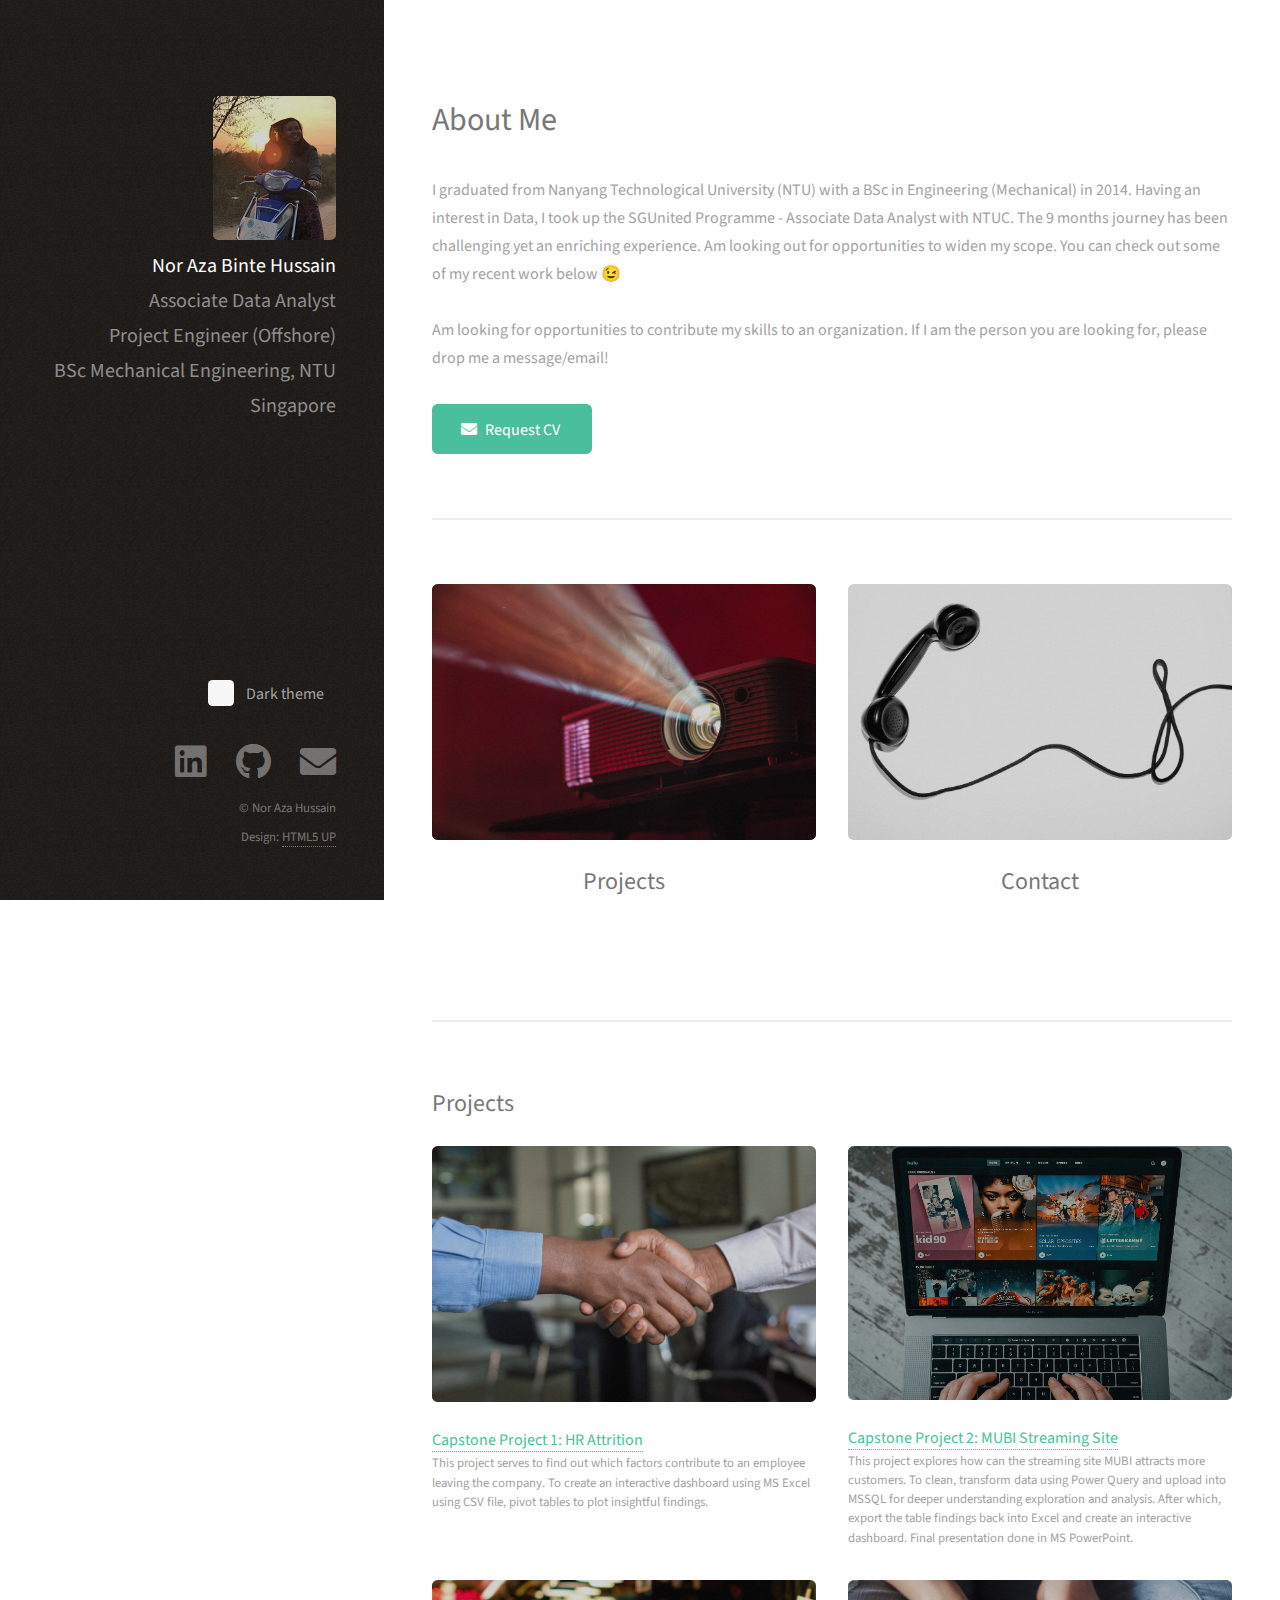
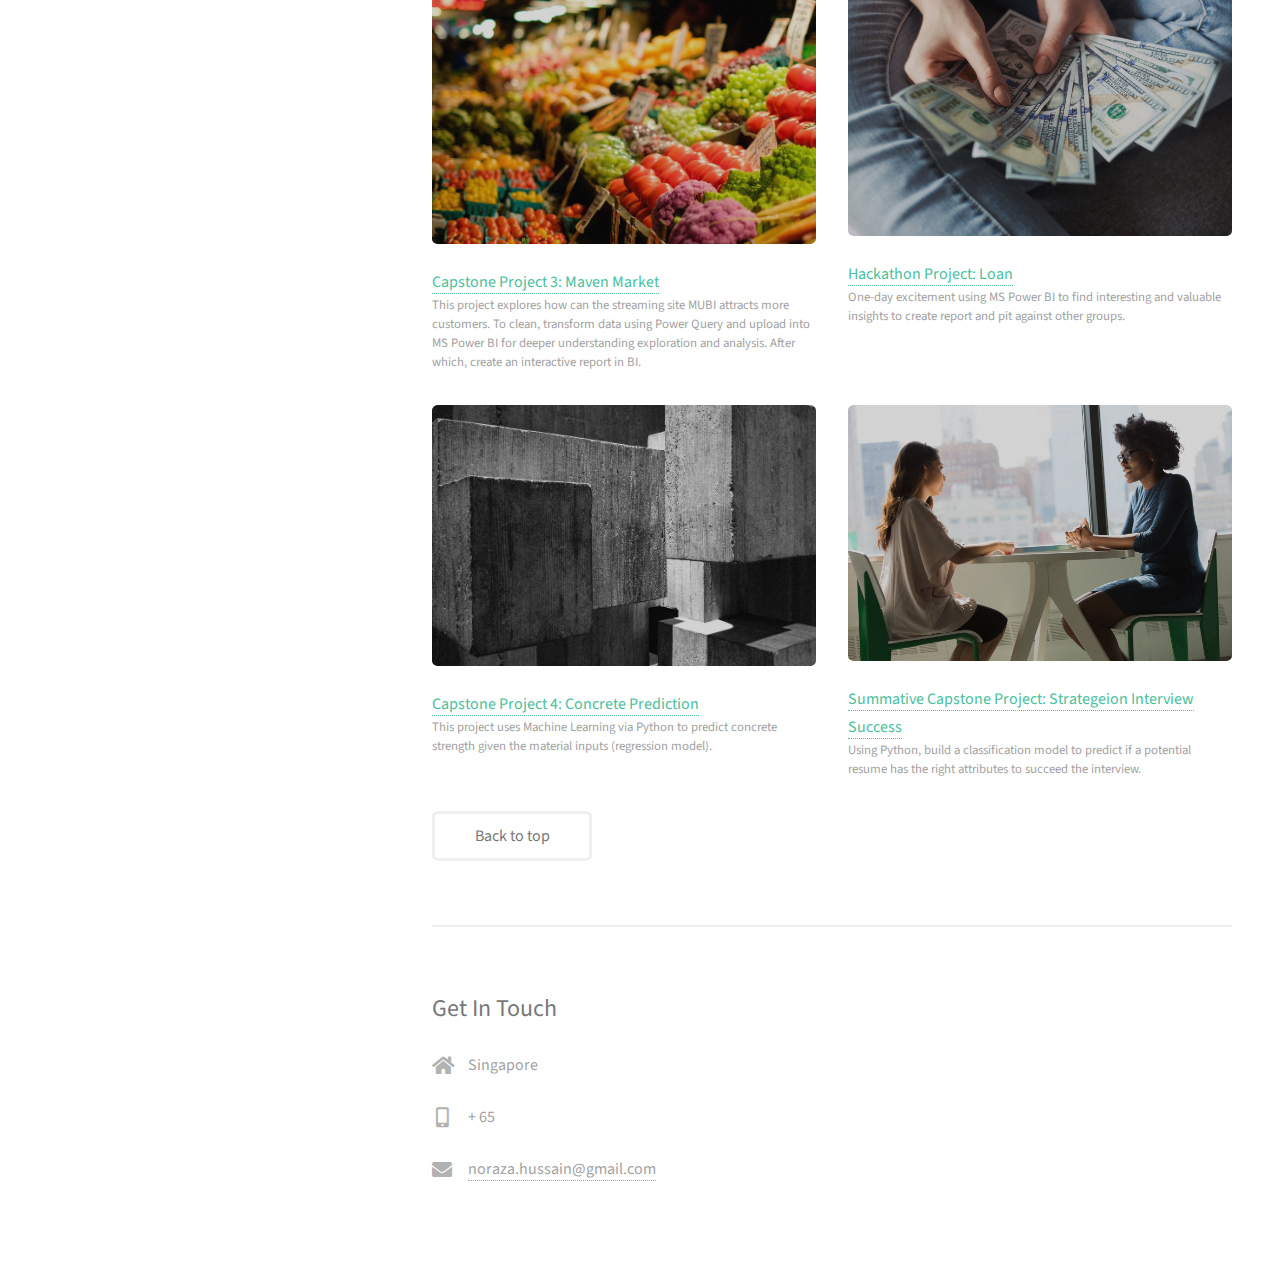
==== commit 97f61def: "Update index.html" ====
--- a/index.html
+++ b/index.html
@@ -170,20 +170,7 @@
 				<!-- Three: Contact -->
 					<section id="contact">
 						<h2>Get In Touch</h2>
-						<p>Drop me a message for any enquiries!</p>
-						<div class="row">
-							<div class="col-8 col-12-small">
-								<form method="post" action="#">
-									<div class="row gtr-uniform gtr-50">
-										<div class="col-6 col-12-xsmall"><input type="text" name="name" id="name" placeholder="Name" /></div>
-										<div class="col-6 col-12-xsmall"><input type="email" name="email" id="email" placeholder="Email" /></div>
-										<div class="col-12"><textarea name="message" id="message" placeholder="Message" rows="4"></textarea></div>
-									</div>
-								</form>
-								<ul class="actions">
-									<li><input type="submit" value="Send Message" /></li>
-								</ul>
-							</div>
+
 							<div class="col-4 col-12-small">
 								<ul class="labeled-icons">
 									<li>
@@ -547,4 +534,4 @@
 			<script src="assets/js/main.js"></script>
 
 	</body>
-</html>+</html>
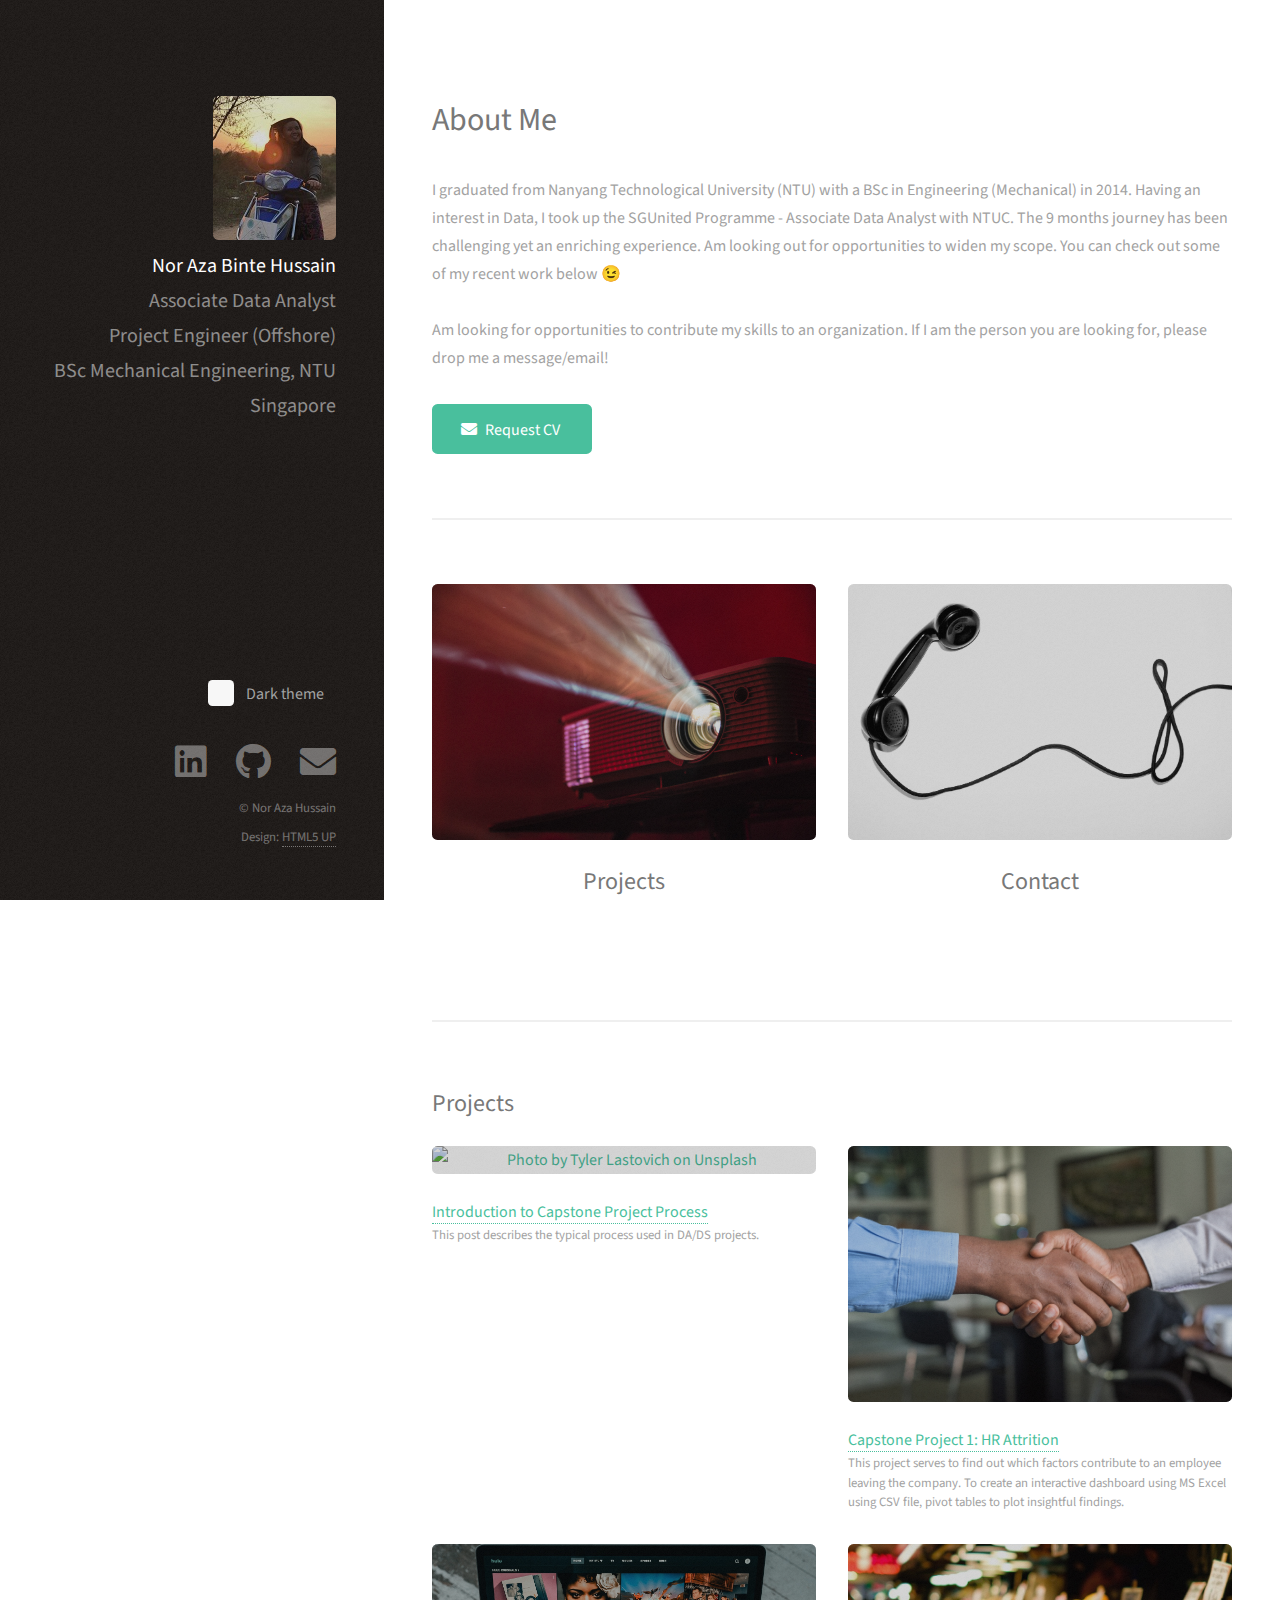
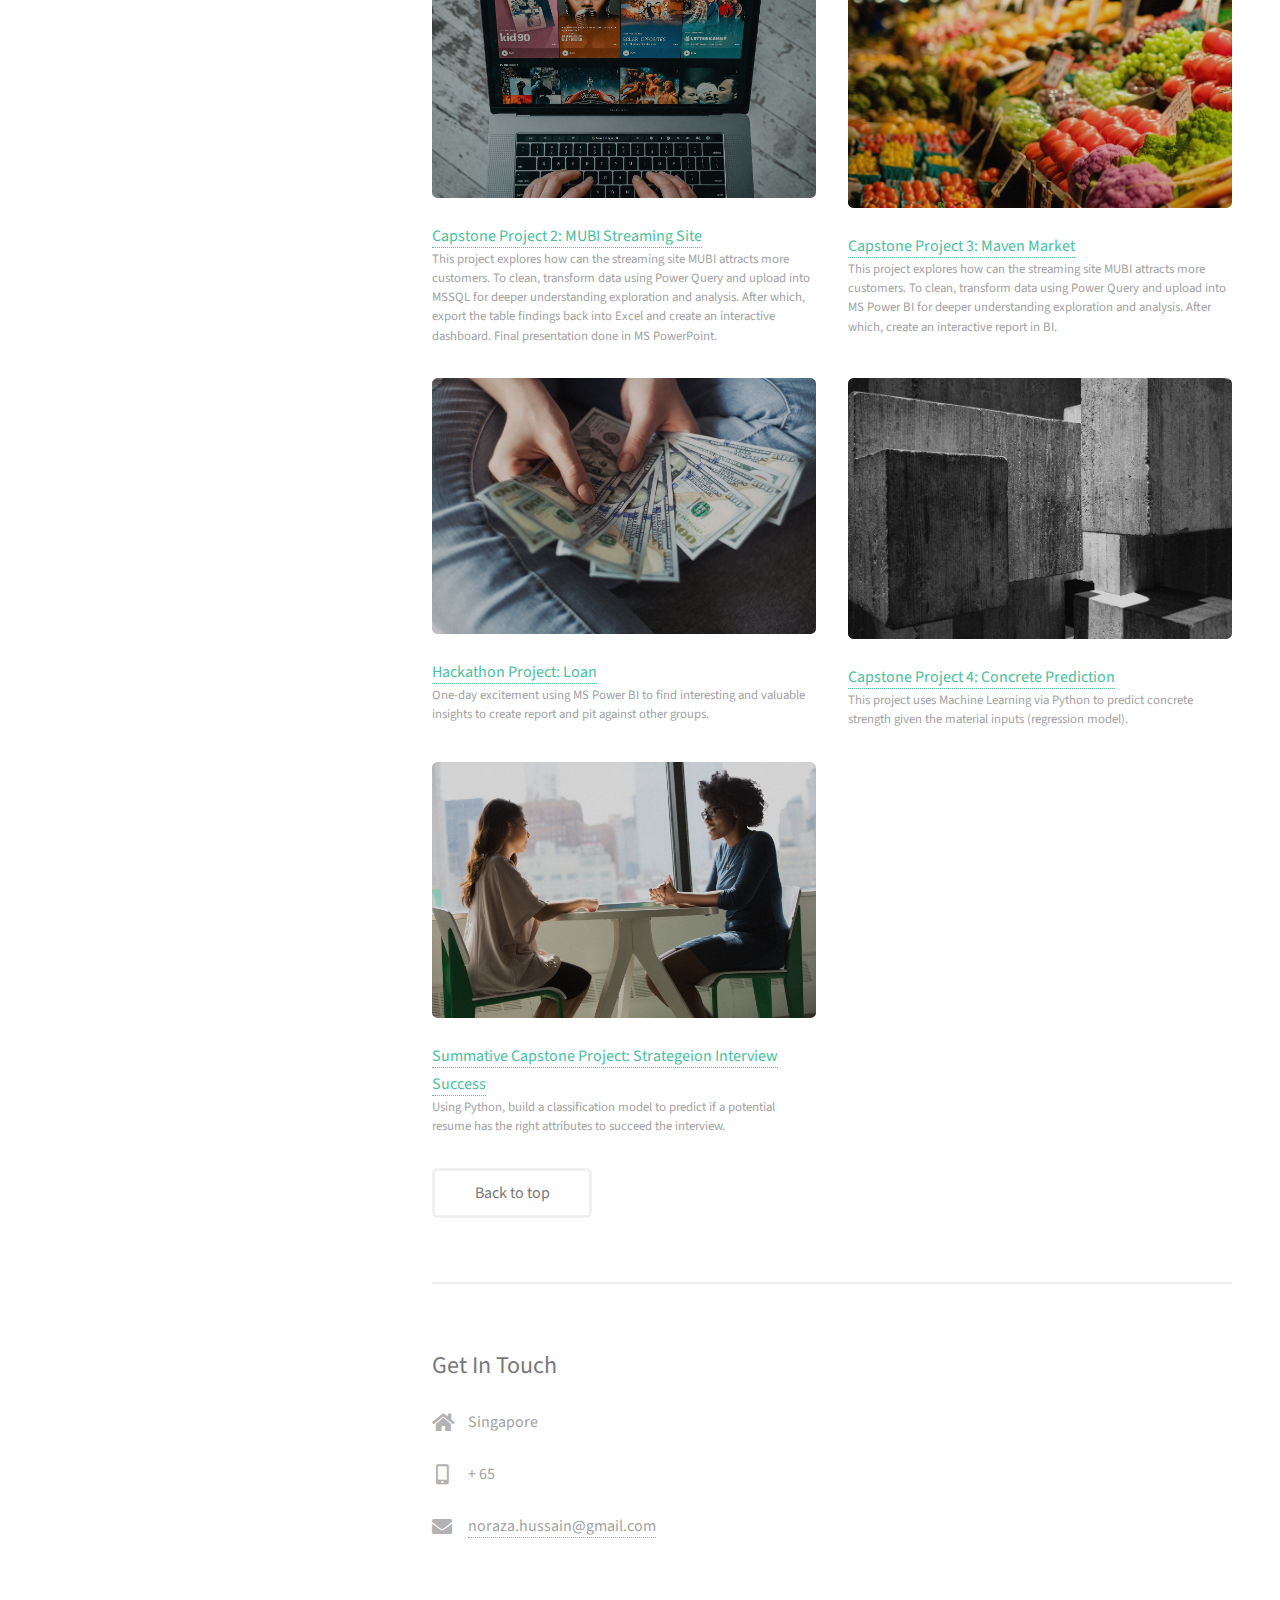
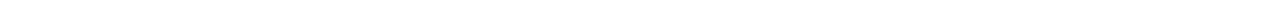
==== commit 47292e7c: "Update index.html" ====
--- a/index.html
+++ b/index.html
@@ -106,13 +106,22 @@
 						<div class="row">
 							<article class="col-6 col-12-xsmall work-item">
 								<a href="pages/projects1.html" class="image fit thumb" target="_blank">
+									<img src="images/fulls/tyler-lastovich-e31ANd1PXUw-unsplash.jpg"
+									alt="Photo by Tyler Lastovich on Unsplash" />
+								</a>
+								<a>Introduction to Capstone Project Process</a>
+								<p>This post describes the typical process used in DA/DS projects.
+								</p>
+							</article>
+							<article class="col-6 col-12-xsmall work-item">
+								<a href="pages/projects1.html" class="image fit thumb" target="_blank">
 									<img src="images/fulls/HR_cytonn-photography-n95VMLxqM2I-unsplash.jpg"
 									alt="Photo by Cytinn Photography on Unsplash" />
 								</a>
 								<a>Capstone Project 1: HR Attrition</a>
 								<p>This project serves to find out which factors contribute to an employee leaving the company.
 									To create an interactive dashboard using MS Excel using CSV file, pivot tables to plot insightful findings.
-									</p>
+								</p>
 							</article>
 							<article class="col-6 col-12-xsmall work-item">
 								<a href="pages/projects2.html" class="image fit thumb" target="_blank">
@@ -124,7 +133,7 @@
 									To clean, transform data using Power Query and upload into MSSQL for deeper understanding exploration and analysis.
 									After which,  export the table findings back into Excel and create an interactive dashboard. 
 									Final presentation done in MS PowerPoint.
-									</p>
+								</p>
 							</article>
 							<article class="col-6 col-12-xsmall work-item">
 								<a href="pages/projects3.html" class="image fit thumb" target="_blank">
@@ -135,7 +144,7 @@
 								<p>This project explores how can the streaming site MUBI attracts more customers.
 									To clean, transform data using Power Query and upload into MS Power BI for deeper understanding exploration and analysis.
 									After which,  create an interactive report in BI. 
-									</p>
+								</p>
 							</article>
 							<article class="col-6 col-12-xsmall work-item">
 								<a href="pages/projectshackathon.html" class="image fit thumb" target="_blank">
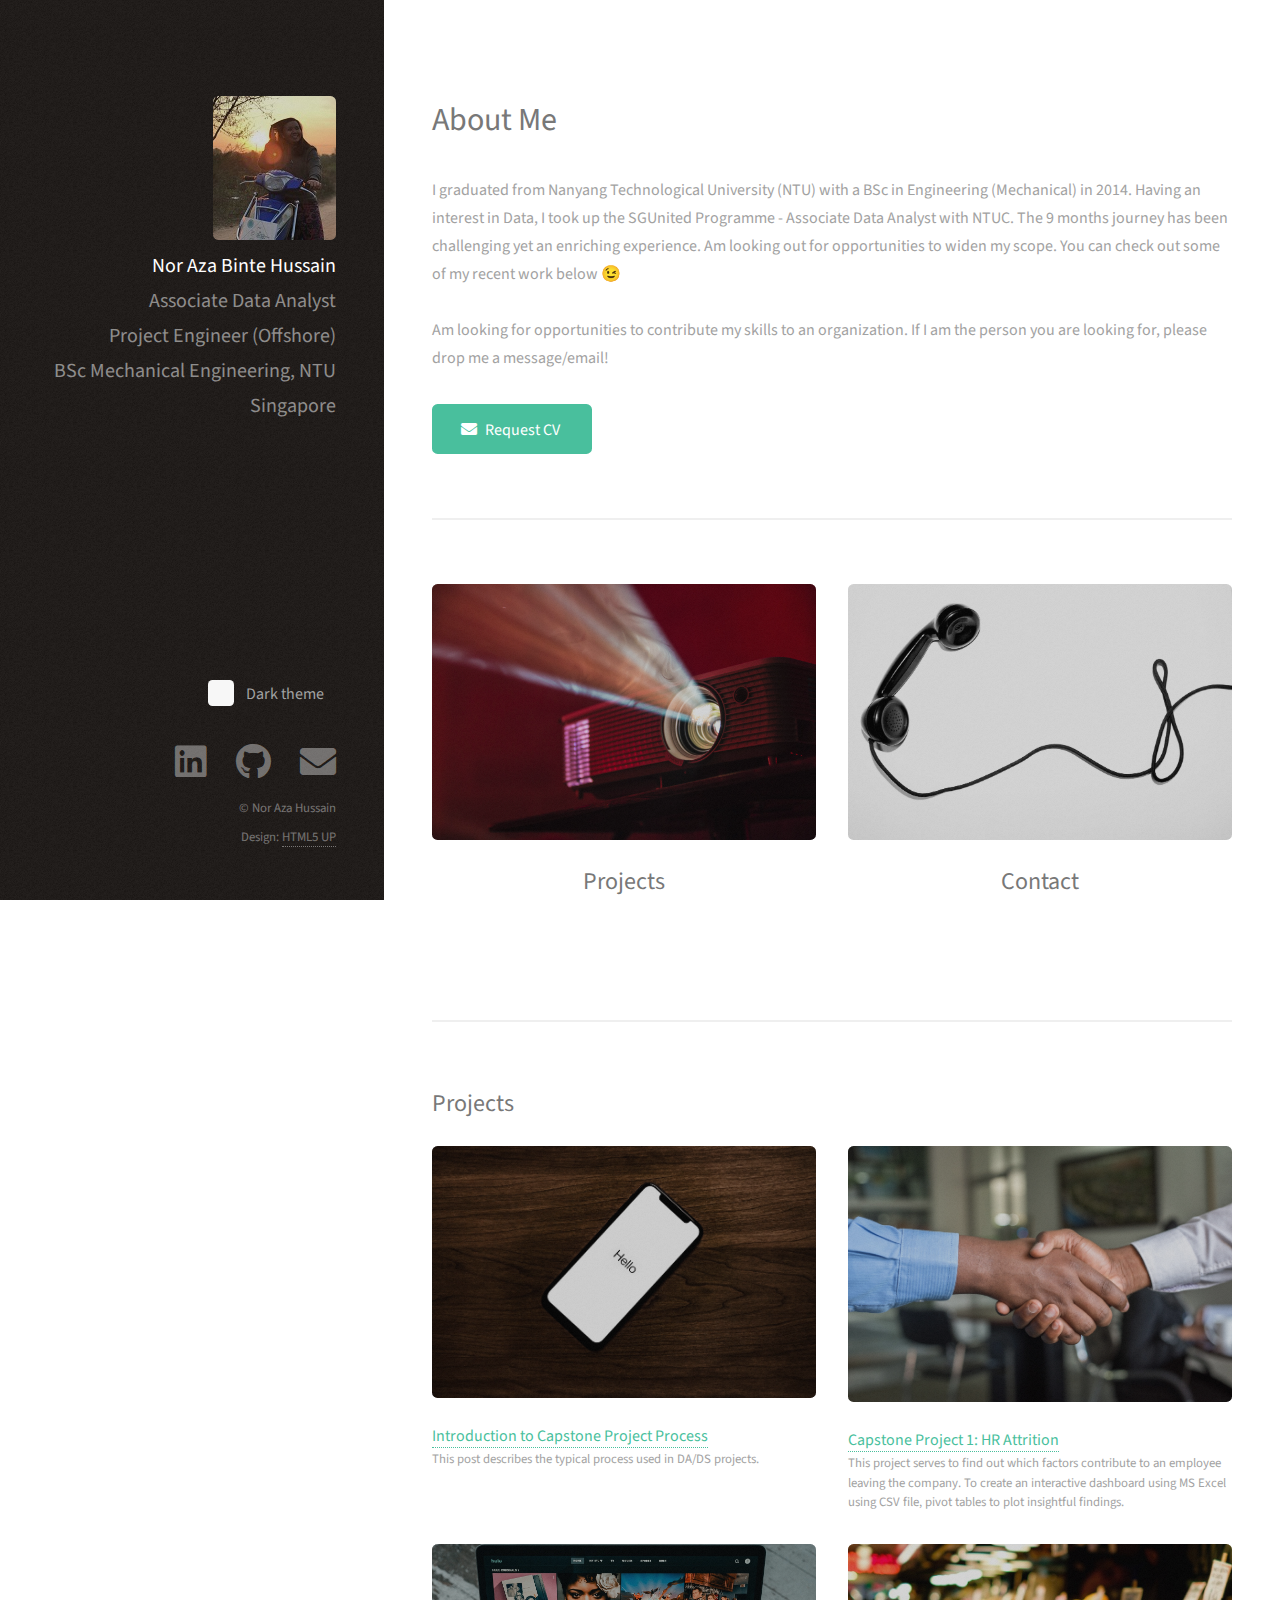
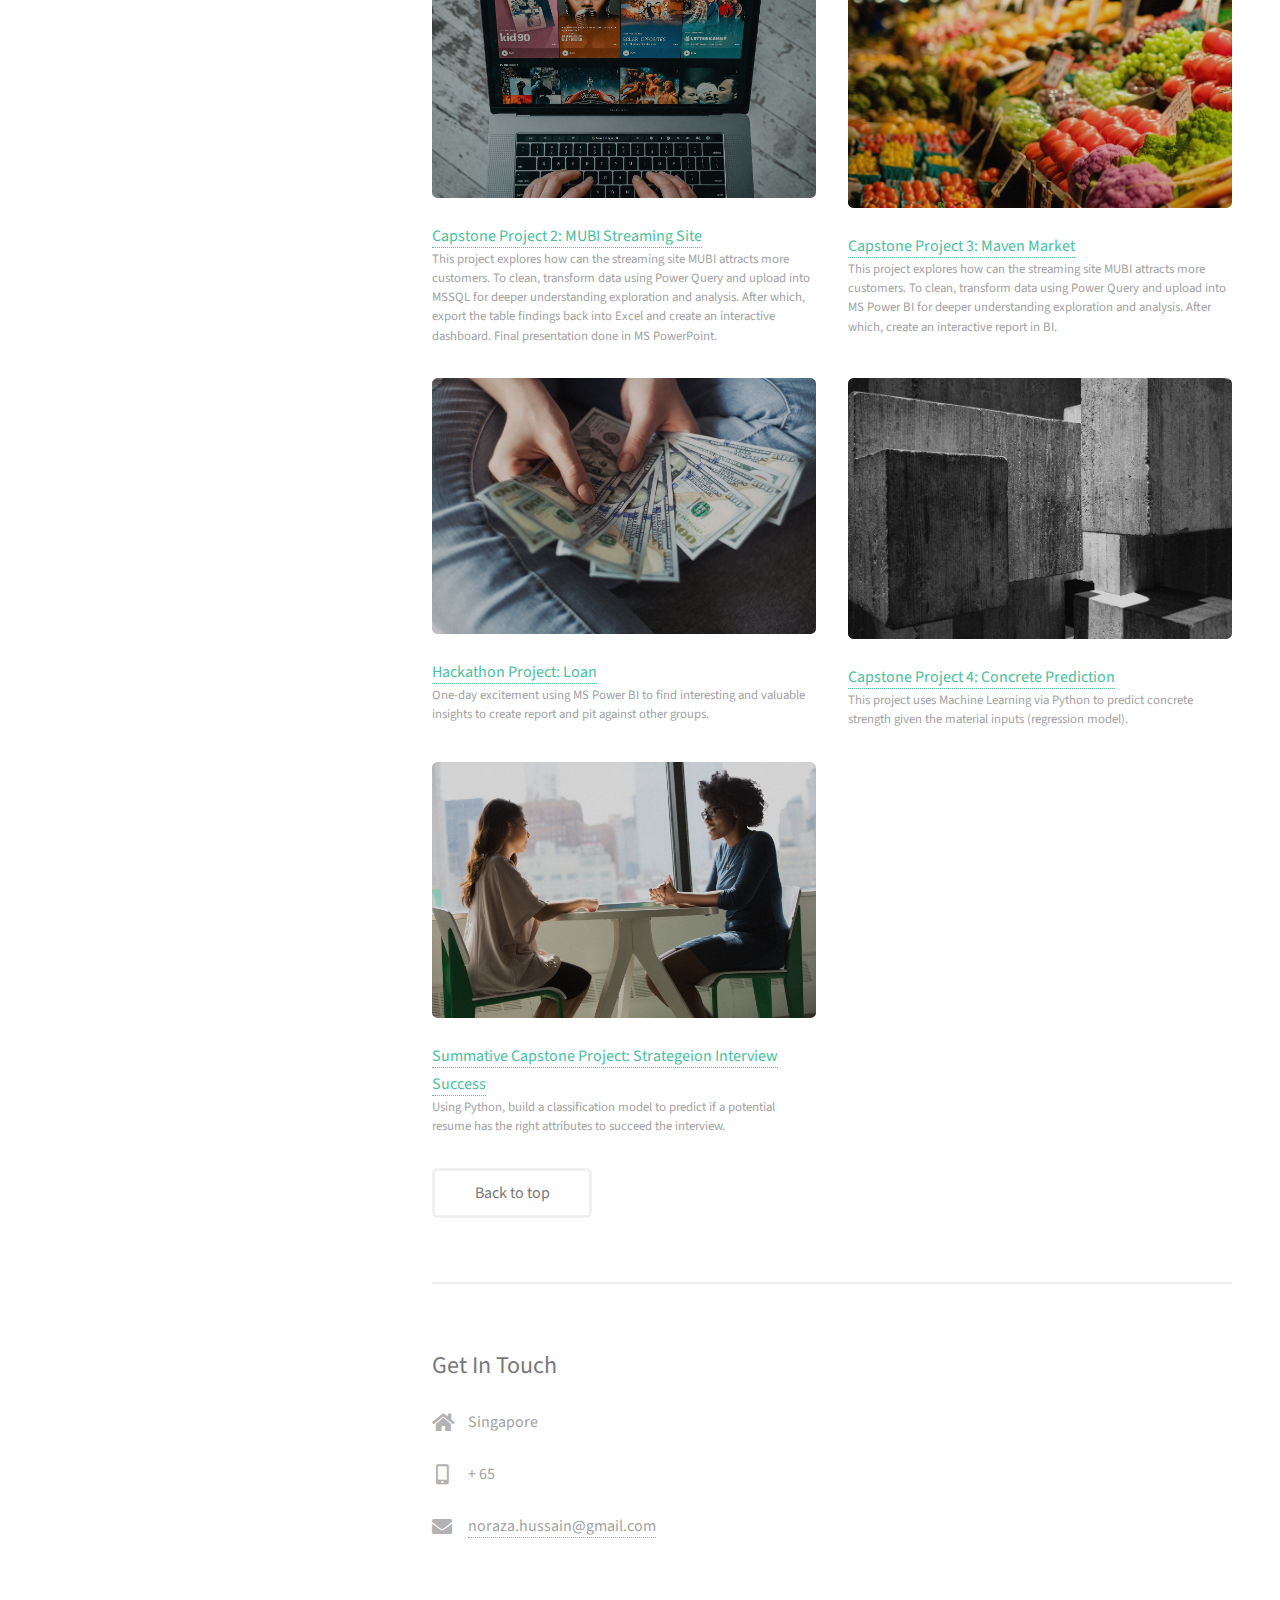
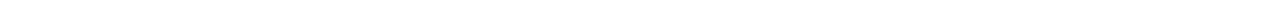
==== commit 8514ce3b: "Update index.html" ====
--- a/index.html
+++ b/index.html
@@ -105,7 +105,7 @@
 						<h2>Projects</h2>
 						<div class="row">
 							<article class="col-6 col-12-xsmall work-item">
-								<a href="pages/projects1.html" class="image fit thumb" target="_blank">
+								<a href="pages/projectprocess.html" class="image fit thumb" target="_blank">
 									<img src="images/fulls/tyler-lastovich-e31ANd1PXUw-unsplash.jpg"
 									alt="Photo by Tyler Lastovich on Unsplash" />
 								</a>
